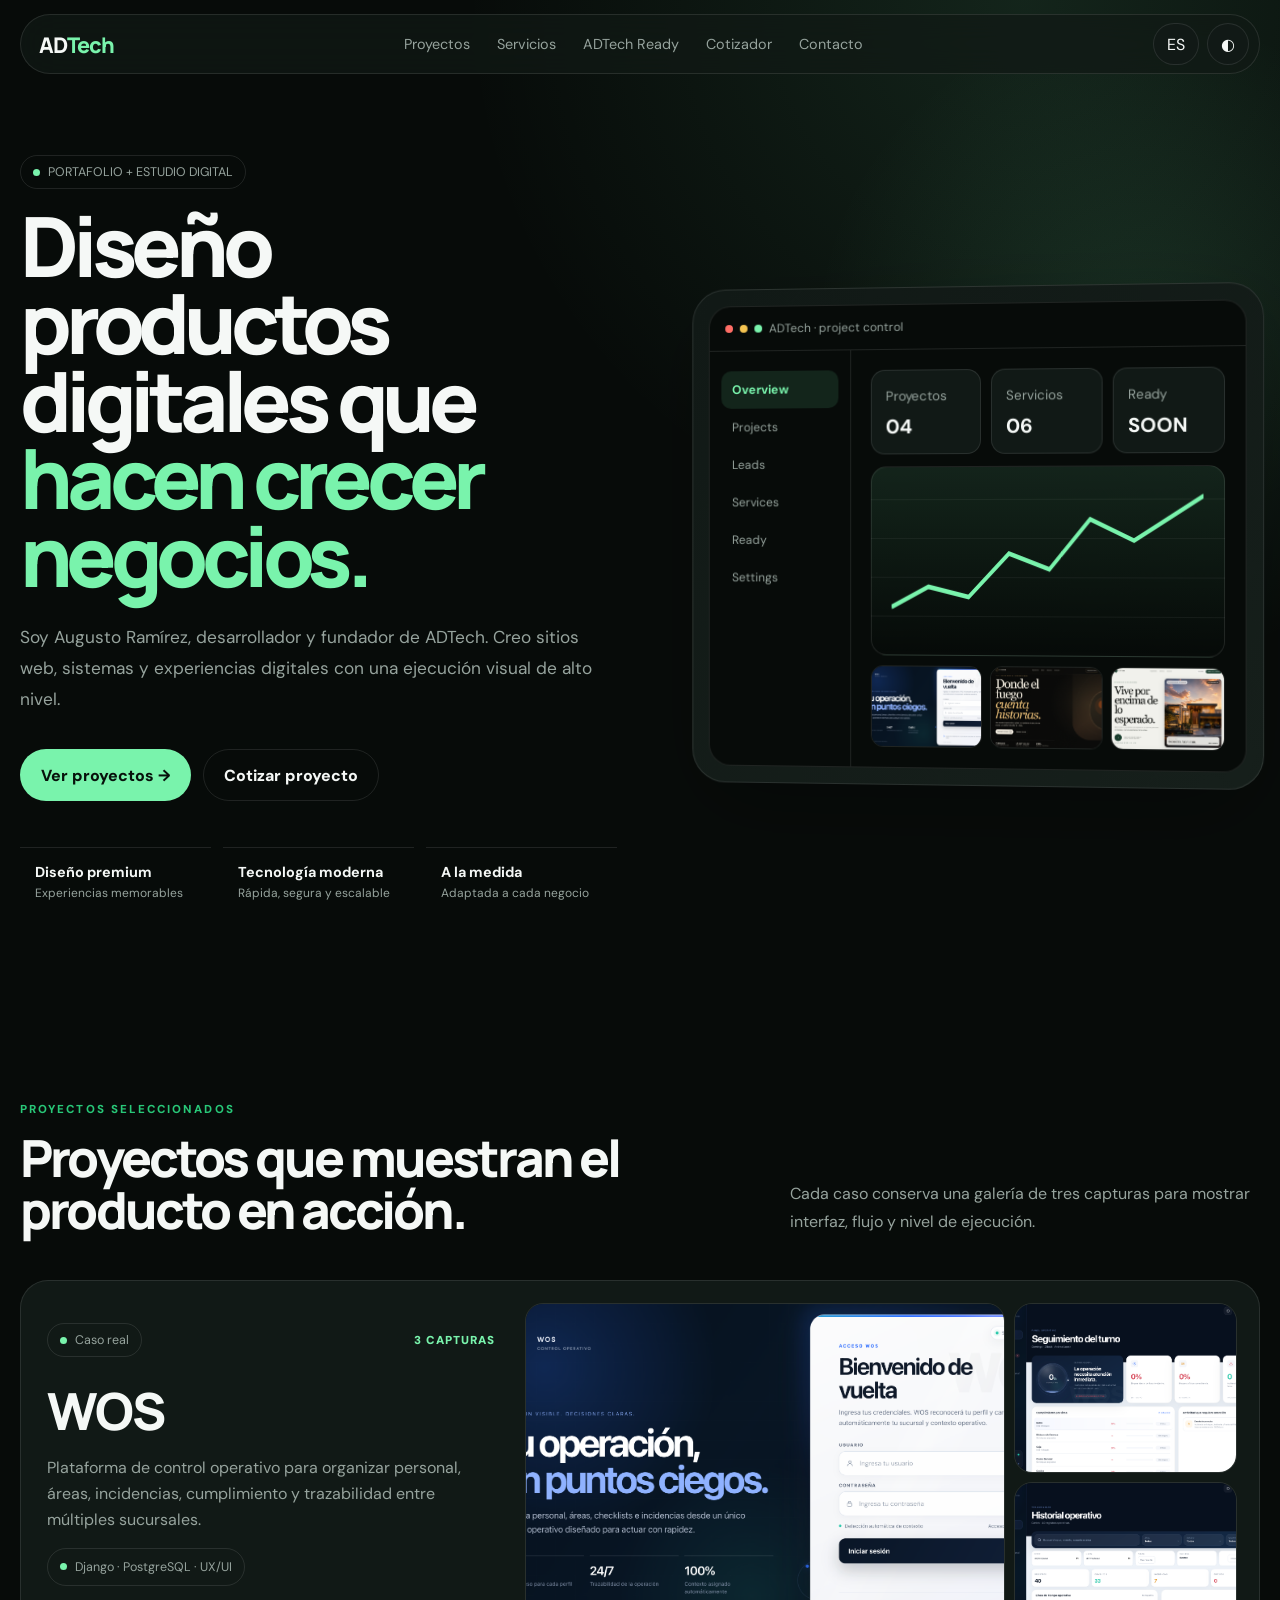
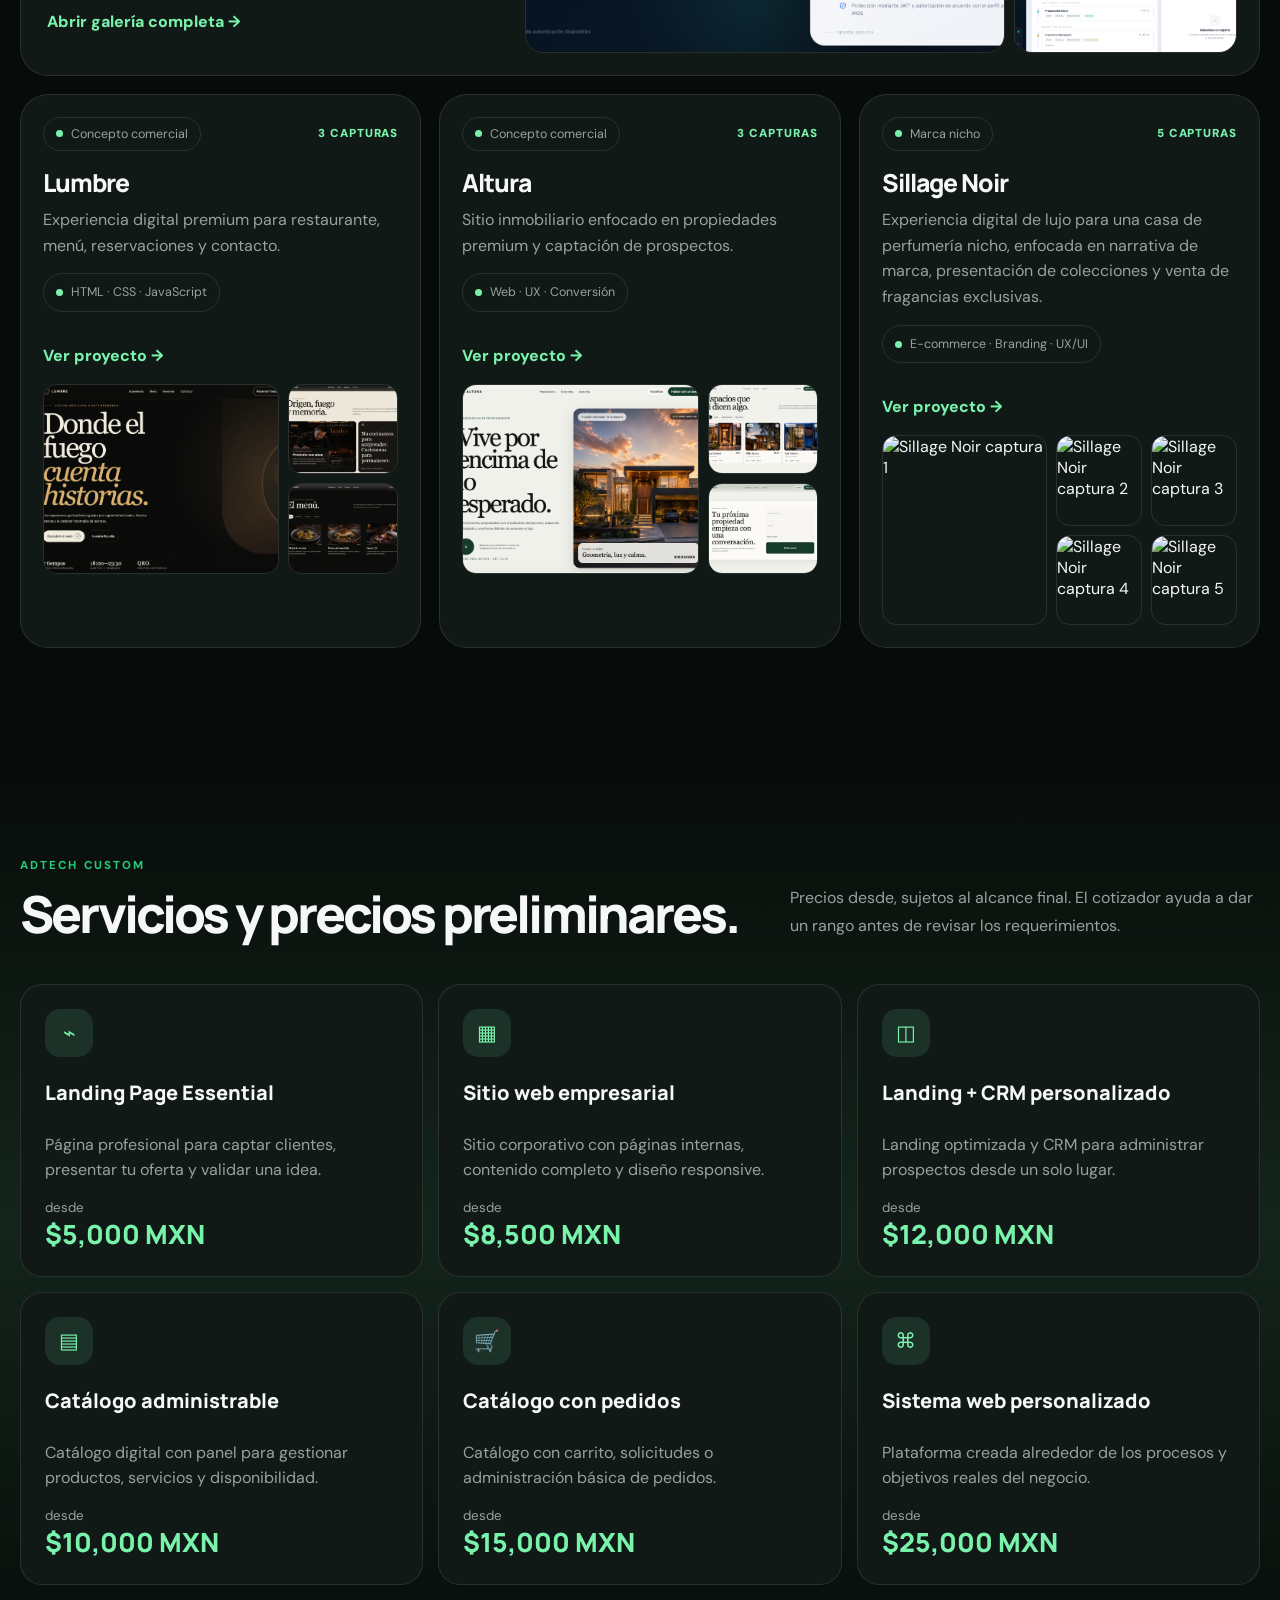
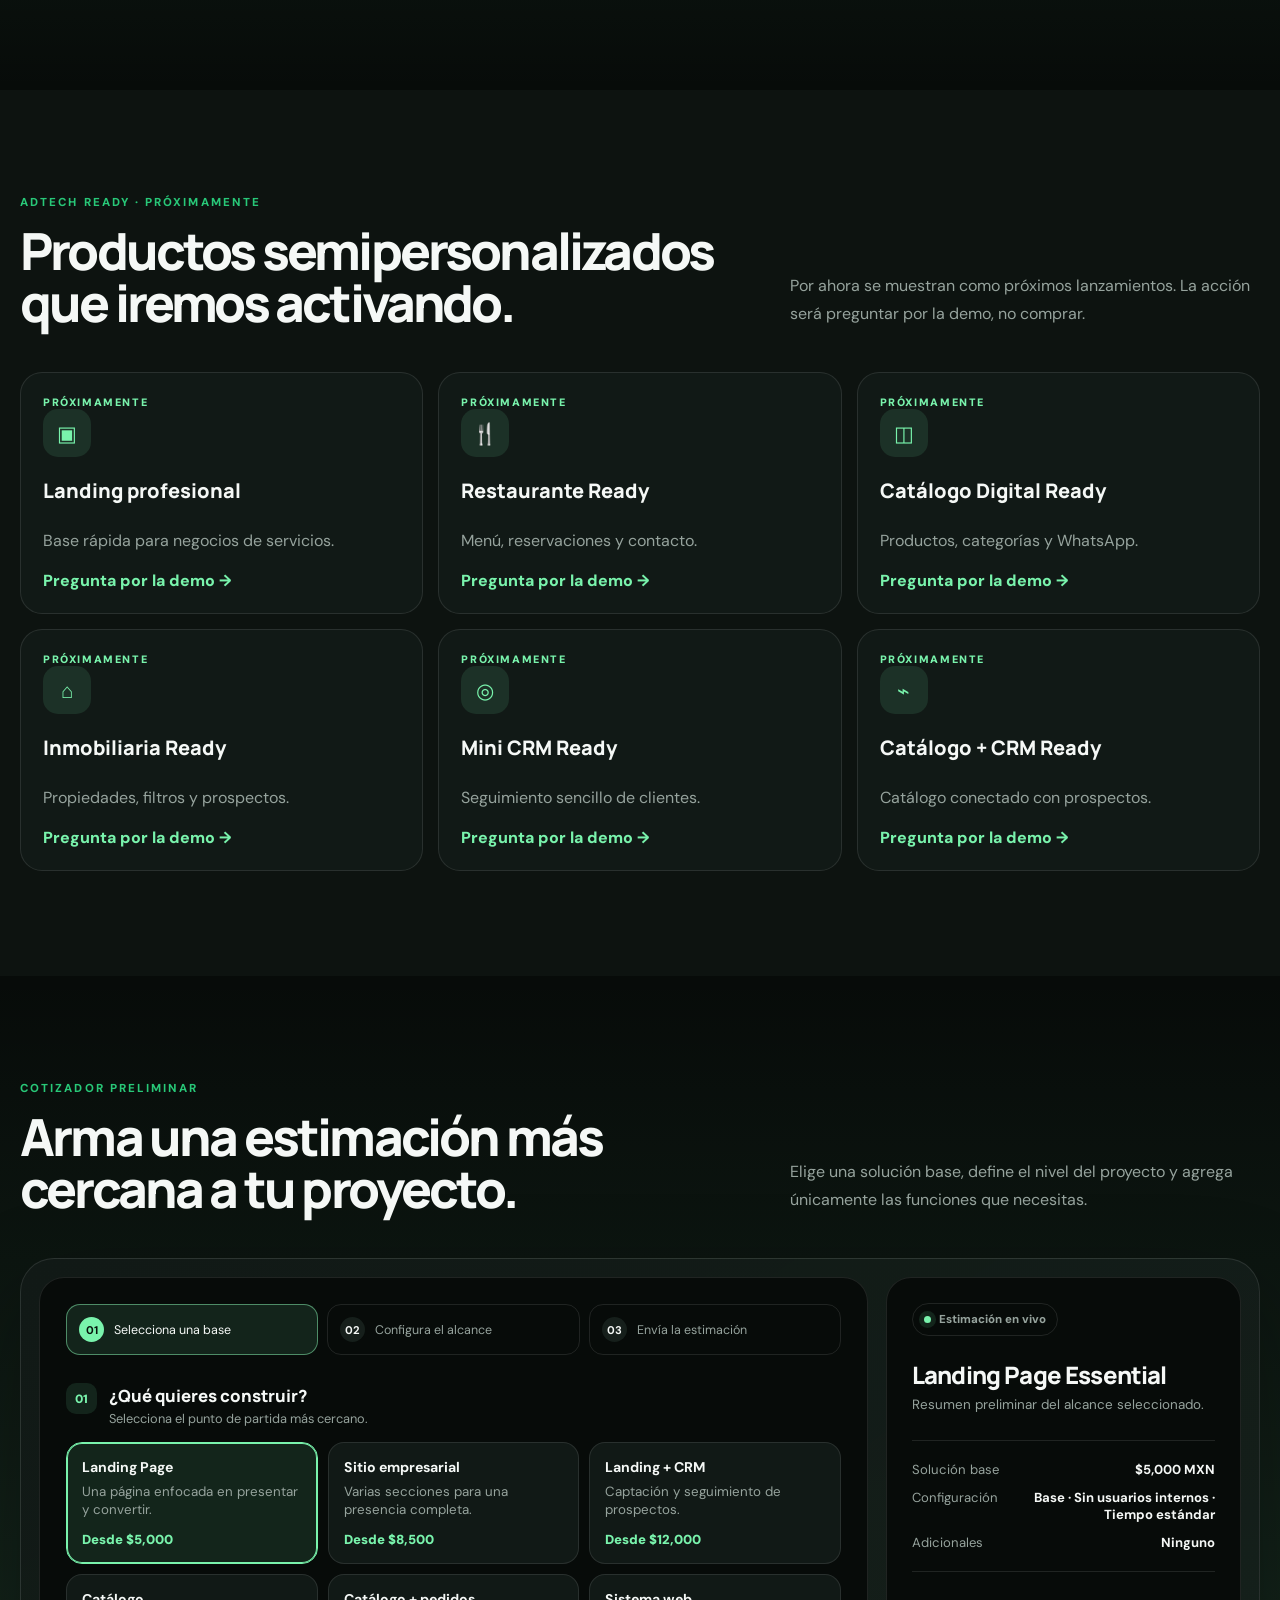
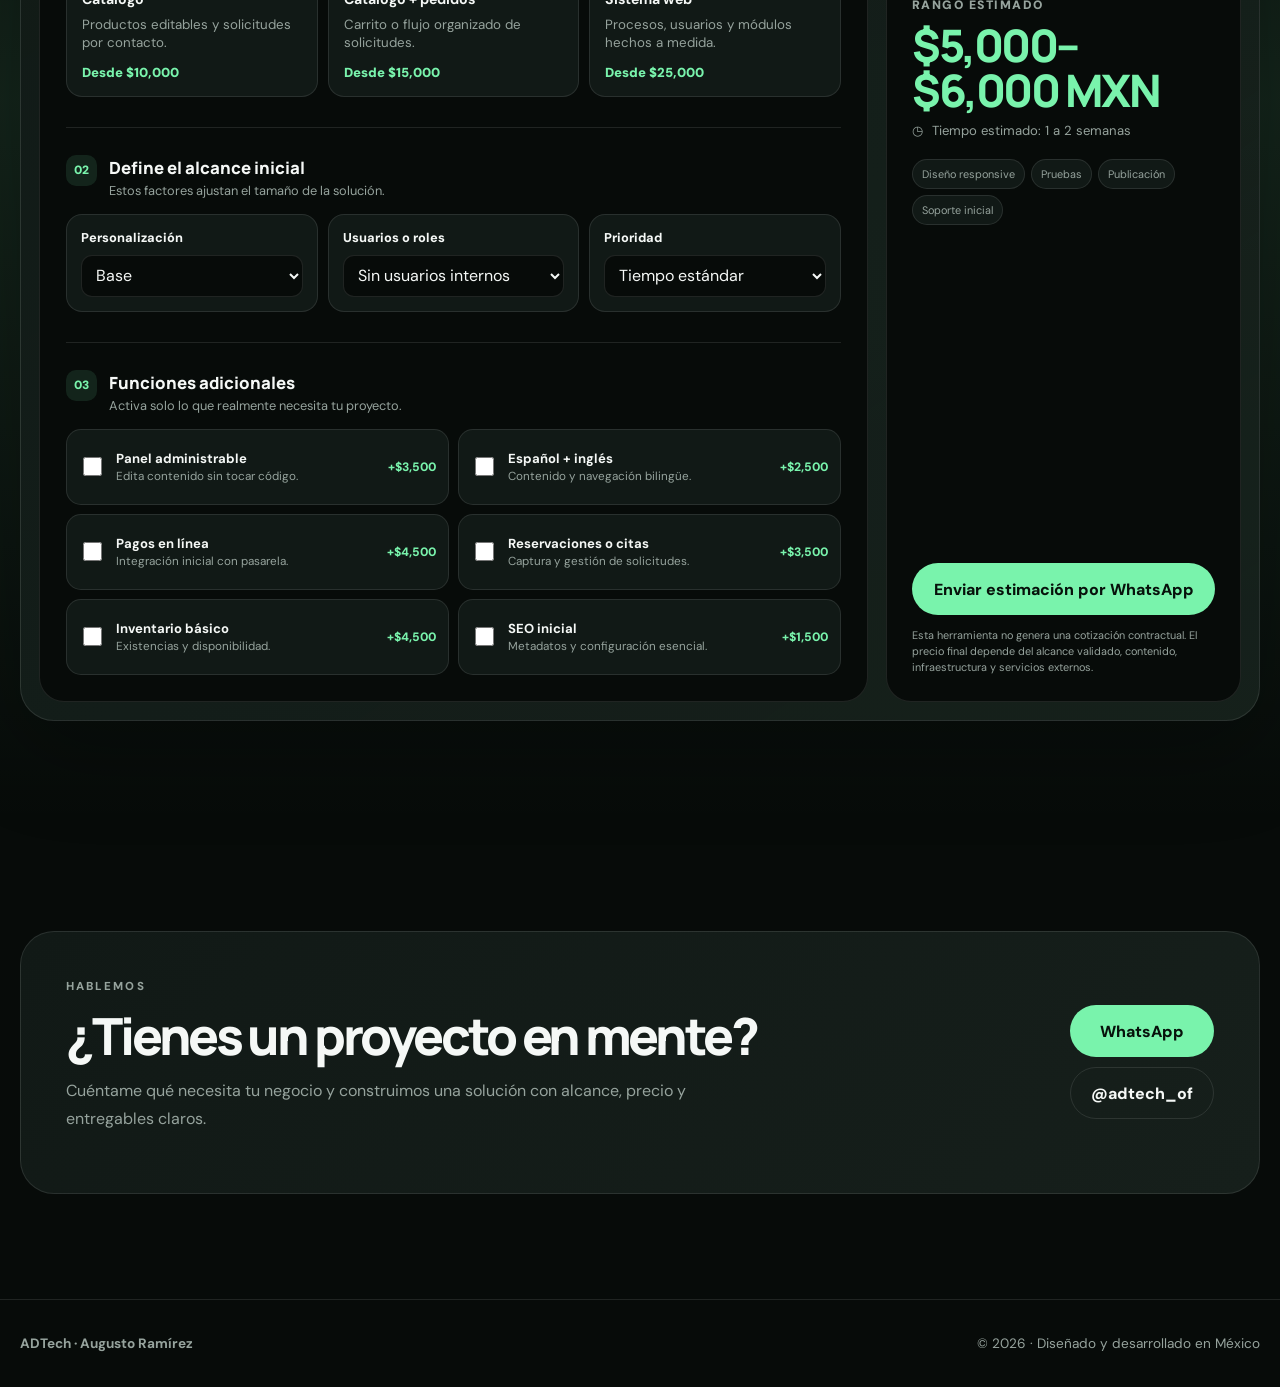
==== index.html @ 99f4ce60 "hola" ====
<!DOCTYPE html><html lang="es" data-theme="dark"><head><meta charset="UTF-8"><meta name="viewport" content="width=device-width,initial-scale=1"><meta name="description" content="Propuesta visual para el portafolio comercial de ADTech"><title>ADTech · Axis Commerce V2</title><link rel="preconnect" href="https://fonts.googleapis.com"><link rel="preconnect" href="https://fonts.gstatic.com" crossorigin><link href="https://fonts.googleapis.com/css2?family=DM+Sans:wght@400;500;600;700&family=Manrope:wght@500;600;700;800&display=swap" rel="stylesheet"><style>
:root{--bg:#070b09;--bg2:#0d1310;--panel:#111916;--panel2:#161f1b;--text:#f5f8f6;--muted:#96a39d;--line:rgba(255,255,255,.1);--accent:#79f3ac;--accent2:#28c878;--accent-soft:rgba(121,243,172,.11);--shadow:0 30px 90px rgba(0,0,0,.28);--radius:28px;--container:1240px;--display:"Manrope",sans-serif;--body:"DM Sans",sans-serif}
html[data-theme="light"]{--bg:#f2f5f2;--bg2:#e7ece8;--panel:#fff;--panel2:#edf2ee;--text:#101713;--muted:#657069;--line:rgba(16,23,19,.12);--accent:#0eb96a;--accent2:#087e49;--accent-soft:rgba(14,185,106,.1);--shadow:0 30px 80px rgba(24,58,40,.12)}
*{box-sizing:border-box}html{scroll-behavior:smooth;overflow-x:hidden}body{margin:0;min-width:320px;background:var(--bg);color:var(--text);font-family:var(--body);overflow-x:hidden;transition:.3s}a{color:inherit;text-decoration:none}button,input,select{font:inherit;color:inherit}button{cursor:pointer}img{display:block;max-width:100%}.container{width:min(var(--container),calc(100% - 40px));margin:auto}.section{padding:105px 0;position:relative}.eyebrow{text-transform:uppercase;letter-spacing:.18em;font-size:.72rem;font-weight:800;color:var(--accent2);margin:0 0 14px}.section-head{display:flex;justify-content:space-between;align-items:end;gap:35px;margin-bottom:44px}.section-head h2{font:800 clamp(2rem,4vw,4rem)/1.02 var(--display);letter-spacing:-.055em;margin:0;max-width:800px}.section-head>p{max-width:470px;color:var(--muted);line-height:1.75;margin:0}.pill{display:inline-flex;align-items:center;gap:8px;padding:8px 12px;border:1px solid var(--line);border-radius:999px;color:var(--muted);font-size:.78rem}.pill::before{content:"";width:7px;height:7px;border-radius:50%;background:var(--accent)}
header{position:fixed;inset:0 0 auto;z-index:50;padding:14px 0;transition:.25s}header.scrolled{background:color-mix(in srgb,var(--bg) 82%,transparent);backdrop-filter:blur(18px);border-bottom:1px solid var(--line)}.nav{display:flex;align-items:center;justify-content:space-between;gap:24px}.brand{font:900 1.35rem var(--display);letter-spacing:-.05em}.brand em{font-style:normal;color:var(--accent)}.nav-links{display:flex;gap:27px;color:var(--muted);font-size:.9rem}.nav-links a:hover{color:var(--text)}.nav-actions{display:flex;gap:8px;align-items:center}.tiny-btn{height:42px;min-width:42px;border-radius:999px;border:1px solid var(--line);background:var(--panel);padding:0 13px}.menu{display:none}
.button{min-height:52px;padding:0 20px;border-radius:999px;border:1px solid var(--line);display:inline-flex;align-items:center;justify-content:center;gap:10px;font-weight:800;background:transparent}.button.primary{background:var(--accent);color:#07110b;border-color:transparent}.button:hover{transform:translateY(-2px)}
.hero{min-height:820px;padding:155px 0 80px;display:grid;align-items:center;position:relative;overflow:hidden}.hero::before{content:"";position:absolute;width:680px;height:680px;border-radius:50%;background:radial-gradient(circle,var(--accent-soft),transparent 68%);right:-200px;top:0;pointer-events:none}.hero-grid{display:grid;grid-template-columns:1.02fr .98fr;gap:70px;align-items:center}.hero h1{font:850 clamp(3.5rem,6.5vw,7.1rem)/.93 var(--display);letter-spacing:-.075em;margin:18px 0 28px}.hero h1 span{color:var(--accent)}.hero-copy>p{color:var(--muted);font-size:1.08rem;line-height:1.8;max-width:620px}.hero-actions{display:flex;gap:12px;flex-wrap:wrap;margin-top:34px}.hero-proof{display:grid;grid-template-columns:repeat(3,1fr);gap:12px;margin-top:46px}.proof{padding:15px;border-top:1px solid var(--line)}.proof b{display:block;font-size:.9rem}.proof span{color:var(--muted);font-size:.75rem}.visual-shell{border:1px solid var(--line);background:linear-gradient(145deg,var(--panel),var(--panel2));border-radius:34px;padding:16px;box-shadow:var(--shadow);position:relative}.window{border:1px solid var(--line);border-radius:22px;overflow:hidden;background:var(--bg)}.window-top{height:45px;border-bottom:1px solid var(--line);display:flex;align-items:center;gap:7px;padding:0 16px;color:var(--muted);font-size:.75rem}.window-top i{width:8px;height:8px;border-radius:50%;background:var(--line)}.window-top i:first-child{background:#ff6e66}.window-top i:nth-child(2){background:#f5c451}.window-top i:nth-child(3){background:var(--accent)}.dashboard{display:grid;grid-template-columns:145px 1fr;min-height:410px}.dash-side{border-right:1px solid var(--line);padding:20px 12px}.dash-side b{display:block;padding:11px;border-radius:10px;background:var(--accent-soft);color:var(--accent);font-size:.78rem}.dash-side span{display:block;padding:11px;color:var(--muted);font-size:.76rem}.dash-main{padding:20px}.metrics{display:grid;grid-template-columns:repeat(3,1fr);gap:10px}.metric{padding:14px;border:1px solid var(--line);border-radius:14px;background:var(--panel)}.metric small{color:var(--muted)}.metric strong{display:block;font-size:1.25rem;margin-top:8px}.chart{height:190px;margin-top:12px;border:1px solid var(--line);border-radius:16px;background:linear-gradient(180deg,var(--accent-soft),transparent),repeating-linear-gradient(0deg,transparent 0 38px,var(--line) 39px);position:relative;overflow:hidden}.chart svg{position:absolute;inset:20px;width:calc(100% - 40px);height:calc(100% - 40px)}.thumb-rail{display:grid;grid-template-columns:repeat(3,1fr);gap:8px;margin-top:10px}.thumb-rail img{height:82px;width:100%;object-fit:cover;border-radius:12px;border:1px solid var(--line)}
.projects-grid{display:grid;grid-template-columns:repeat(12,minmax(0,1fr));gap:18px}.project-card{border:1px solid var(--line);background:var(--panel);border-radius:var(--radius);padding:22px;position:relative;overflow:hidden;min-width:0}.project-card.featured{grid-column:1/-1;display:grid;grid-template-columns:minmax(280px,.78fr) minmax(0,1.22fr);gap:26px;align-items:stretch;min-height:0}.project-info{display:flex;flex-direction:column;min-width:0}.project-card.featured .project-info{justify-content:center;padding:8px 4px}.project-top{display:flex;justify-content:space-between;align-items:center;gap:12px;flex-wrap:wrap}.project-card h3{font:800 1.55rem var(--display);letter-spacing:-.04em;margin:15px 0 8px}.project-card.featured h3{font-size:clamp(2.45rem,4vw,4.2rem);margin:18px 0 10px}.project-card p{color:var(--muted);line-height:1.62;margin:0 0 15px}.project-card .pill{width:max-content;max-width:100%}.project-card .open-gallery{margin-top:18px}.project-card.featured .open-gallery{margin-top:10px}.project-stack{display:grid;grid-template-columns:minmax(0,1.55fr) minmax(105px,.72fr);grid-template-rows:repeat(2,minmax(0,1fr));gap:9px;height:190px;margin-top:18px;min-width:0}.project-stack img{position:static;width:100%;height:100%;object-fit:cover;border-radius:14px;border:1px solid var(--line);box-shadow:none;transform:none!important}.project-stack img:first-child{grid-row:1/3}.project-stack.five{grid-template-columns:minmax(0,1.35fr) repeat(2,minmax(64px,.7fr));grid-template-rows:repeat(2,minmax(0,1fr))}.project-stack.five img:first-child{grid-row:1/3}.project-card.featured .project-stack{height:350px;margin-top:0}.project-card.featured .project-stack img{border-radius:18px}.project-card:not(.featured){grid-column:span 4;display:flex;flex-direction:column;min-height:385px}.gallery-count{font-size:.72rem;color:var(--accent);font-weight:900;letter-spacing:.08em}.open-gallery{border:0;background:none;padding:0;color:var(--accent);font-weight:800;text-align:left;width:max-content}.open-gallery:hover{color:var(--text)}
.pricing-grid{display:grid;grid-template-columns:repeat(3,1fr);gap:15px}.price-card{border:1px solid var(--line);background:var(--panel);border-radius:22px;padding:24px;min-height:260px;display:flex;flex-direction:column}.price-card h3{font:800 1.25rem var(--display);margin:22px 0 10px}.price-card p{color:var(--muted);line-height:1.6}.price{margin-top:auto}.price small{display:block;color:var(--muted)}.price strong{font:800 1.65rem var(--display);color:var(--accent)}
.ready-section{background:var(--bg2)}.ready-grid{display:grid;grid-template-columns:repeat(3,1fr);gap:15px}.ready-card{border:1px solid var(--line);background:var(--panel);border-radius:22px;padding:22px;min-height:230px;display:flex;flex-direction:column}.lock{width:48px;height:48px;border-radius:15px;background:var(--accent-soft);display:grid;place-items:center;color:var(--accent);font-size:1.3rem}.ready-card h3{font:800 1.25rem var(--display);margin:20px 0 8px}.ready-card p{color:var(--muted);line-height:1.6}.ready-card a{margin-top:auto;color:var(--accent);font-weight:800}.soon{font-size:.67rem;text-transform:uppercase;letter-spacing:.15em;color:var(--accent);font-weight:900}
.quote-shell{border:1px solid var(--line);background:linear-gradient(145deg,var(--panel),color-mix(in srgb,var(--panel2) 82%,var(--accent-soft)));border-radius:34px;padding:18px;display:grid;grid-template-columns:minmax(0,1fr) 355px;gap:18px;box-shadow:var(--shadow)}.quote-builder{border:1px solid var(--line);border-radius:25px;background:var(--bg);padding:26px}.quote-progress{display:grid;grid-template-columns:repeat(3,1fr);gap:9px;margin-bottom:28px}.quote-step{display:flex;align-items:center;gap:10px;padding:12px;border:1px solid var(--line);border-radius:14px;color:var(--muted);font-size:.78rem}.quote-step b{width:25px;height:25px;border-radius:50%;display:grid;place-items:center;background:var(--panel2);color:var(--text);font-size:.7rem}.quote-step.active{border-color:color-mix(in srgb,var(--accent) 45%,var(--line));background:var(--accent-soft);color:var(--text)}.quote-step.active b{background:var(--accent);color:#07110b}.quote-group+.quote-group{margin-top:30px;padding-top:27px;border-top:1px solid var(--line)}.quote-group-title{display:flex;align-items:flex-start;justify-content:space-between;gap:18px;margin-bottom:15px}.quote-group-title>div{display:flex;gap:12px;align-items:flex-start}.quote-group-title>div>span{width:31px;height:31px;flex:0 0 auto;border-radius:10px;background:var(--accent-soft);color:var(--accent);display:grid;place-items:center;font-weight:900;font-size:.75rem}.quote-group-title h3{font:800 1.05rem var(--display);margin:1px 0 3px}.quote-group-title p{margin:0;color:var(--muted);font-size:.8rem}.project-choice-grid{display:grid;grid-template-columns:repeat(3,minmax(0,1fr));gap:10px}.choice-card{position:relative;display:block;cursor:pointer}.choice-card input{position:absolute;opacity:0;pointer-events:none}.choice-surface{height:100%;min-height:112px;border:1px solid var(--line);border-radius:16px;padding:15px;background:var(--panel);display:flex;flex-direction:column;transition:.2s ease}.choice-surface strong{font-size:.88rem;line-height:1.3}.choice-surface small{color:var(--muted);margin-top:7px;line-height:1.35}.choice-surface em{font-style:normal;color:var(--accent);font-weight:900;margin-top:auto;padding-top:12px;font-size:.82rem}.choice-card input:checked+.choice-surface{border-color:var(--accent);background:var(--accent-soft);box-shadow:inset 0 0 0 1px var(--accent)}.choice-card input:focus-visible+.choice-surface{outline:2px solid var(--accent);outline-offset:3px}.config-grid{display:grid;grid-template-columns:repeat(3,1fr);gap:10px}.config-field{padding:14px;border:1px solid var(--line);border-radius:16px;background:var(--panel)}.config-field label{display:block;font-weight:800;font-size:.8rem;margin-bottom:9px}.config-field select{width:100%;height:42px;border-radius:11px;border:1px solid var(--line);background:var(--bg);padding:0 10px;outline:none}.config-field select:focus{border-color:var(--accent)}.feature-grid{display:grid;grid-template-columns:repeat(2,minmax(0,1fr));gap:9px}.feature-card{display:grid;grid-template-columns:auto 1fr auto;align-items:center;gap:11px;min-height:76px;padding:12px;border:1px solid var(--line);border-radius:15px;background:var(--panel);cursor:pointer}.feature-card:has(input:checked){border-color:var(--accent);background:var(--accent-soft)}.feature-card input{width:19px;height:19px;accent-color:var(--accent)}.feature-card span{display:grid;gap:2px}.feature-card b{font-size:.82rem}.feature-card small{color:var(--muted);font-size:.73rem;line-height:1.3}.feature-card em{font-style:normal;color:var(--accent);font-weight:800;font-size:.76rem;white-space:nowrap}.quote-summary{border:1px solid var(--line);border-radius:25px;background:var(--bg);padding:25px;display:flex;flex-direction:column;position:sticky;top:95px;min-height:590px}.live-badge{display:inline-flex;align-items:center;gap:8px;width:max-content;padding:8px 11px;border:1px solid var(--line);border-radius:999px;color:var(--muted);font-size:.72rem;font-weight:800}.live-badge::before{content:"";width:7px;height:7px;border-radius:50%;background:var(--accent);box-shadow:0 0 0 5px var(--accent-soft)}.quote-summary h3{font:800 1.5rem var(--display);letter-spacing:-.035em;margin:22px 0 4px}.quote-summary>p{color:var(--muted);font-size:.84rem;line-height:1.5;margin:0}.quote-breakdown{display:grid;gap:11px;margin:25px 0;padding:20px 0;border-top:1px solid var(--line);border-bottom:1px solid var(--line)}.quote-breakdown div{display:flex;justify-content:space-between;gap:15px;color:var(--muted);font-size:.82rem}.quote-breakdown strong{color:var(--text);text-align:right;font-size:.82rem}.result-label{color:var(--muted);font-size:.76rem;text-transform:uppercase;letter-spacing:.12em;font-weight:900}.quote-summary .result-price{font:850 clamp(2rem,3.5vw,3rem)/1 var(--display);color:var(--accent);letter-spacing:-.055em;margin:10px 0 9px}.timeline-row{display:flex;align-items:center;gap:9px;color:var(--muted);font-size:.82rem}.summary-includes{display:flex;flex-wrap:wrap;gap:6px;margin:20px 0}.summary-includes span{padding:7px 9px;border-radius:999px;background:var(--panel);border:1px solid var(--line);font-size:.68rem;color:var(--muted)}.quote-summary .button{margin-top:auto}.quote-note{display:block;color:var(--muted);font-size:.68rem;line-height:1.45;margin-top:13px}
.contact-wrap{border:1px solid var(--line);border-radius:34px;background:linear-gradient(135deg,var(--panel),var(--panel2));padding:45px;display:grid;grid-template-columns:1fr auto;align-items:center;gap:30px}.contact-wrap h2{font:850 clamp(2.2rem,4vw,4.5rem)/1 var(--display);letter-spacing:-.06em;margin:0 0 15px}.contact-wrap p{color:var(--muted);max-width:650px;line-height:1.7}.contact-actions{display:grid;gap:10px}footer{padding:35px 0;border-top:1px solid var(--line);color:var(--muted);font-size:.85rem}.footer-row{display:flex;justify-content:space-between;gap:20px}
.modal{position:fixed;inset:0;background:rgba(0,0,0,.82);z-index:90;display:none;place-items:center;padding:20px}.modal.open{display:grid}.modal-box{width:min(1100px,100%);max-height:92vh;overflow:auto;background:var(--panel);border:1px solid var(--line);border-radius:26px;padding:18px}.modal-head{display:flex;justify-content:space-between;align-items:center;margin-bottom:14px}.modal-head button{border:1px solid var(--line);background:var(--bg);border-radius:999px;width:42px;height:42px}.modal-main{width:100%;max-height:66vh;object-fit:contain;border-radius:18px;background:var(--bg)}.modal-thumbs{display:grid;grid-template-columns:repeat(auto-fit,minmax(130px,1fr));gap:10px;margin-top:10px}.modal-thumbs button{border:1px solid var(--line);background:none;border-radius:14px;padding:4px}.modal-thumbs img{height:100px;width:100%;object-fit:cover;border-radius:10px}
@media(max-width:980px){.nav-links{display:none}.menu{display:inline-flex}.hero-grid,.quote-shell{grid-template-columns:1fr}.hero{min-height:auto}.project-card.featured{grid-template-columns:1fr}.project-card.featured .project-stack{height:330px}.project-card:not(.featured){grid-column:span 6}.quote-summary{position:static;min-height:0}.pricing-grid,.ready-grid{grid-template-columns:repeat(2,1fr)}.contact-wrap{grid-template-columns:1fr}.contact-actions{grid-template-columns:repeat(2,1fr)}.hero-grid{gap:45px}.dashboard{grid-template-columns:110px 1fr}}
@media(max-width:640px){.container{width:min(100% - 24px,var(--container))}.section{padding:78px 0}.section-head{align-items:start;flex-direction:column}.hero{padding-top:120px}.hero h1{font-size:3.25rem}.hero-proof{grid-template-columns:1fr}.visual-shell{padding:8px}.dashboard{grid-template-columns:1fr}.dash-side{display:none}.metrics{grid-template-columns:1fr}.project-card.featured,.project-card:not(.featured){grid-column:1/-1}.project-card.featured .project-stack{height:260px}.project-stack{height:205px}.pricing-grid,.ready-grid,.project-choice-grid,.config-grid,.feature-grid{grid-template-columns:1fr}.quote-shell{padding:9px}.quote-builder,.quote-summary{padding:19px}.quote-progress{grid-template-columns:1fr}.quote-step:nth-child(n+2){display:none}.feature-card{grid-template-columns:auto 1fr}.feature-card em{grid-column:2}.contact-wrap{padding:25px}.contact-actions{grid-template-columns:1fr}.footer-row{flex-direction:column}.language-label{display:none}}

body{background:radial-gradient(circle at 80% 0,var(--accent-soft),transparent 35rem),var(--bg)}
header .nav{border:1px solid var(--line);background:color-mix(in srgb,var(--panel) 72%,transparent);backdrop-filter:blur(20px);border-radius:999px;padding:8px 10px 8px 18px}.hero-grid{position:relative}.hero-copy{z-index:2}.hero-visual{transform:perspective(1200px) rotateY(-4deg)}.price-card:hover,.ready-card:hover,.project-card:hover{border-color:color-mix(in srgb,var(--accent) 45%,var(--line))}.section:nth-of-type(odd){background:linear-gradient(180deg,transparent,var(--accent-soft),transparent)}


/* ===== MEJORAS DE INTERFAZ MOVIL ===== */
.nav{position:relative}
@media(max-width:980px){
  .nav-links.mobile-open{
    display:flex;
    position:absolute;
    top:calc(100% + 10px);
    left:0;
    right:0;
    flex-direction:column;
    gap:4px;
    padding:12px;
    border:1px solid var(--line);
    border-radius:20px;
    background:color-mix(in srgb,var(--panel) 94%,transparent);
    backdrop-filter:blur(22px);
    box-shadow:var(--shadow)
  }
  .nav-links.mobile-open a{padding:12px 14px;border-radius:12px}
  .nav-links.mobile-open a:hover{background:var(--accent-soft)}
}
@media(max-width:640px){
  html{scroll-padding-top:90px}
  header{padding:8px 0}
  header .nav{border-radius:20px;padding:7px 8px 7px 14px}
  .brand{font-size:1.18rem}
  .tiny-btn{height:39px;min-width:39px;padding:0 11px}
  .container{width:min(100% - 20px,var(--container))}
  .section{padding:68px 0}
  .section-head{gap:14px;margin-bottom:28px}
  .section-head h2{font-size:clamp(2rem,10vw,3rem);line-height:1.02}
  .section-head>p{line-height:1.6}

  .hero{padding:108px 0 58px}
  .hero-grid{gap:34px}
  .hero h1{font-size:clamp(2.75rem,14vw,4rem);margin:16px 0 22px}
  .hero-copy>p{font-size:1rem;line-height:1.65}
  .hero-actions{display:grid;grid-template-columns:1fr;margin-top:26px}
  .hero-actions .button{width:100%}
  .hero-proof{gap:4px;margin-top:30px}
  .proof{padding:13px 4px}
  .hero-visual{transform:none}
  .visual-shell{border-radius:23px;padding:7px}
  .window{border-radius:17px}
  .window-top{height:39px;padding:0 12px}
  .dash-main{padding:12px}
  .metrics{grid-template-columns:repeat(3,minmax(0,1fr));gap:6px}
  .metric{padding:10px 8px;border-radius:11px;min-width:0}
  .metric small{font-size:.66rem}
  .metric strong{font-size:1rem;margin-top:5px}
  .chart{height:145px;margin-top:8px}
  .thumb-rail{gap:5px;margin-top:7px}
  .thumb-rail img{height:64px;border-radius:9px}

  .projects-grid{gap:14px}
  .project-card{padding:16px;border-radius:22px}
  .project-card:not(.featured){min-height:0}
  .project-card.featured .project-info{padding:0}
  .project-card.featured h3{font-size:2.4rem;margin:15px 0 9px}
  .project-card h3{font-size:1.45rem}
  .project-card p{line-height:1.55}
  .project-card .pill{font-size:.72rem}
  .project-top{align-items:flex-start}

  /* La captura principal ocupa todo el ancho y las secundarias quedan debajo. */
  .project-stack,
  .project-card.featured .project-stack{
    height:auto;
    margin-top:18px;
    grid-template-columns:repeat(2,minmax(0,1fr));
    grid-template-rows:220px 112px;
    gap:7px
  }
  .project-stack img,
  .project-card.featured .project-stack img{
    min-width:0;
    min-height:0;
    border-radius:12px;
    object-position:top center
  }
  .project-stack img:first-child,
  .project-stack.five img:first-child{
    grid-column:1/-1;
    grid-row:1;
  }
  .project-stack.five{
    grid-template-columns:repeat(2,minmax(0,1fr));
    grid-template-rows:220px 108px 108px
  }

  .pricing-grid,.ready-grid{gap:12px}
  .price-card,.ready-card{min-height:0;padding:19px}
  .quote-shell{border-radius:24px}
  .quote-builder,.quote-summary{border-radius:18px;padding:16px}
  .choice-surface{min-height:98px}
  .contact-wrap{border-radius:24px;padding:22px}

  /* Galeria a pantalla completa con miniaturas desplazables. */
  .modal{padding:0;place-items:stretch;background:var(--bg)}
  .modal-box{
    width:100%;
    height:100dvh;
    max-height:none;
    border:0;
    border-radius:0;
    padding:12px;
    overflow:auto;
    overscroll-behavior:contain
  }
  .modal-head{
    position:sticky;
    top:-12px;
    z-index:5;
    padding:13px 0 10px;
    margin-bottom:8px;
    background:color-mix(in srgb,var(--panel) 94%,transparent);
    backdrop-filter:blur(18px);
    border-bottom:1px solid var(--line)
  }
  .modal-head .eyebrow{margin-bottom:5px}
  .modal-head h2{font-size:1.45rem}
  .modal-head button{width:40px;height:40px;flex:0 0 auto}
  .zoom-hint{display:block;color:var(--muted);font-size:.72rem;margin:8px 0 10px}
  .modal-main{
    display:block;
    width:100%;
    max-width:none;
    max-height:none;
    height:auto;
    object-fit:initial;
    object-position:top center;
    border-radius:12px;
    cursor:zoom-in;
    transition:width .22s ease
  }
  .modal-main.zoomed{width:165%;cursor:zoom-out}
  .modal-thumbs{
    display:flex;
    grid-template-columns:none;
    gap:8px;
    overflow-x:auto;
    padding:4px 0 12px;
    margin-top:10px;
    scroll-snap-type:x proximity;
    scrollbar-width:thin
  }
  .modal-thumbs button{
    flex:0 0 105px;
    padding:3px;
    border-radius:11px;
    scroll-snap-align:start
  }
  .modal-thumbs button.active{border-color:var(--accent);box-shadow:inset 0 0 0 1px var(--accent)}
  .modal-thumbs img{height:68px;border-radius:8px;object-position:top center}
}
@media(max-width:390px){
  .project-stack,
  .project-card.featured .project-stack{grid-template-rows:195px 96px}
  .project-stack.five{grid-template-rows:195px 92px 92px}
  .modal-main.zoomed{width:175%}
}

</style></head><body>
<header id="header"><div class="container nav"><a class="brand" href="#inicio">AD<em>Tech</em></a><nav class="nav-links"><a href="#proyectos" data-es="Proyectos" data-en="Projects">Proyectos</a><a href="#servicios" data-es="Servicios" data-en="Services">Servicios</a><a href="#ready">ADTech Ready</a><a href="#cotizador" data-es="Cotizador" data-en="Estimator">Cotizador</a><a href="#contacto" data-es="Contacto" data-en="Contact">Contacto</a></nav><div class="nav-actions"><button class="tiny-btn language" aria-label="Cambiar idioma"><span class="language-label">ES</span></button><button class="tiny-btn theme" aria-label="Cambiar tema">◐</button><button class="tiny-btn menu" aria-label="Abrir menú">☰</button></div></div></header>

<main>
<section class="hero" id="inicio"><div class="container hero-grid"><div class="hero-copy"><span class="pill" data-es="PORTAFOLIO + ESTUDIO DIGITAL" data-en="PORTFOLIO + DIGITAL STUDIO">PORTAFOLIO + ESTUDIO DIGITAL</span><h1 data-es="Diseño productos digitales que <span>hacen crecer negocios.</span>" data-en="I design digital products that <span>help businesses grow.</span>">Diseño productos digitales que <span>hacen crecer negocios.</span></h1><p data-es="Soy Augusto Ramírez, desarrollador y fundador de ADTech. Creo sitios web, sistemas y experiencias digitales con una ejecución visual de alto nivel." data-en="I'm Augusto Ramírez, developer and founder of ADTech. I build websites, systems and high-end digital experiences.">Soy Augusto Ramírez, desarrollador y fundador de ADTech. Creo sitios web, sistemas y experiencias digitales con una ejecución visual de alto nivel.</p><div class="hero-actions"><a class="button primary" href="#proyectos" data-es="Ver proyectos →" data-en="See projects →">Ver proyectos →</a><a class="button" href="#cotizador" data-es="Cotizar proyecto" data-en="Estimate project">Cotizar proyecto</a></div><div class="hero-proof"><div class="proof"><b data-es="Diseño premium" data-en="Premium design">Diseño premium</b><span data-es="Experiencias memorables" data-en="Memorable experiences">Experiencias memorables</span></div><div class="proof"><b data-es="Tecnología moderna" data-en="Modern technology">Tecnología moderna</b><span data-es="Rápida, segura y escalable" data-en="Fast, secure and scalable">Rápida, segura y escalable</span></div><div class="proof"><b data-es="A la medida" data-en="Tailored">A la medida</b><span data-es="Adaptada a cada negocio" data-en="Adapted to every business">Adaptada a cada negocio</span></div></div></div>
<div class="hero-visual"><div class="visual-shell"><div class="window"><div class="window-top"><i></i><i></i><i></i><span>ADTech · project control</span></div><div class="dashboard"><aside class="dash-side"><b>Overview</b><span>Projects</span><span>Leads</span><span>Services</span><span>Ready</span><span>Settings</span></aside><div class="dash-main"><div class="metrics"><div class="metric"><small>Proyectos</small><strong>04</strong></div><div class="metric"><small>Servicios</small><strong>06</strong></div><div class="metric"><small>Ready</small><strong>SOON</strong></div></div><div class="chart"><svg viewBox="0 0 500 160" preserveAspectRatio="none"><polyline fill="none" stroke="var(--accent)" stroke-width="5" points="0,130 60,108 125,119 190,72 255,89 320,35 390,58 500,10"/></svg></div><div class="thumb-rail"><img src="assets/projects/wos/01.png" alt="WOS"><img src="assets/projects/lumbre/01.png" alt="Lumbre"><img src="assets/projects/altura/01.png" alt="Altura"></div></div></div></div></div></div></div></section>
<section class="section" id="proyectos"><div class="container"><div class="section-head"><div><p class="eyebrow" data-es="PROYECTOS SELECCIONADOS" data-en="SELECTED PROJECTS">PROYECTOS SELECCIONADOS</p><h2 data-es="Proyectos que muestran el producto en acción." data-en="Projects that show the product in action.">Proyectos que muestran el producto en acción.</h2></div><p data-es="Cada caso conserva una galería de tres capturas para mostrar interfaz, flujo y nivel de ejecución." data-en="Each case keeps a three-image gallery to show interface, flow and execution quality.">Cada caso conserva una galería de tres capturas para mostrar interfaz, flujo y nivel de ejecución.</p></div><div class="projects-grid"><article class="project-card featured"><div class="project-info"><div class="project-top"><span class="pill">Caso real</span><span class="gallery-count">3 CAPTURAS</span></div><h3>WOS</h3><p>Plataforma de control operativo para organizar personal, áreas, incidencias, cumplimiento y trazabilidad entre múltiples sucursales.</p><p class="pill">Django · PostgreSQL · UX/UI</p><button class="open-gallery" data-project="wos" data-title="WOS">Abrir galería completa →</button></div><div class="project-stack"><img src="assets/projects/wos/01.png" alt="Panel principal de WOS"><img src="assets/projects/wos/02.png" alt="Vista operativa de WOS"><img src="assets/projects/wos/03.png" alt="Vista administrativa de WOS"></div></article><article class="project-card"><div class="project-info"><div class="project-top"><span class="pill">Concepto comercial</span><span class="gallery-count">3 CAPTURAS</span></div><h3>Lumbre</h3><p>Experiencia digital premium para restaurante, menú, reservaciones y contacto.</p><p class="pill">HTML · CSS · JavaScript</p><button class="open-gallery" data-project="lumbre" data-title="Lumbre">Ver proyecto →</button></div><div class="project-stack"><img src="assets/projects/lumbre/01.png" alt="Lumbre captura 1"><img src="assets/projects/lumbre/02.png" alt="Lumbre captura 2"><img src="assets/projects/lumbre/03.png" alt="Lumbre captura 3"></div></article><article class="project-card"><div class="project-info"><div class="project-top"><span class="pill">Concepto comercial</span><span class="gallery-count">3 CAPTURAS</span></div><h3>Altura</h3><p>Sitio inmobiliario enfocado en propiedades premium y captación de prospectos.</p><p class="pill">Web · UX · Conversión</p><button class="open-gallery" data-project="altura" data-title="Altura">Ver proyecto →</button></div><div class="project-stack"><img src="assets/projects/altura/01.png" alt="Altura captura 1"><img src="assets/projects/altura/02.png" alt="Altura captura 2"><img src="assets/projects/altura/03.png" alt="Altura captura 3"></div></article><article class="project-card"><div class="project-info"><div class="project-top"><span class="pill">Marca nicho</span><span class="gallery-count">5 CAPTURAS</span></div><h3>Sillage Noir</h3><p>Experiencia digital de lujo para una casa de perfumería nicho, enfocada en narrativa de marca, presentación de colecciones y venta de fragancias exclusivas.</p><p class="pill">E-commerce · Branding · UX/UI</p><button class="open-gallery" data-project="sillage-noir" data-title="Sillage Noir" data-count="5">Ver proyecto →</button></div><div class="project-stack five"><img src="assets/projects/sillage-noir/01.png" alt="Sillage Noir captura 1"><img src="assets/projects/sillage-noir/02.png" alt="Sillage Noir captura 2"><img src="assets/projects/sillage-noir/03.png" alt="Sillage Noir captura 3"><img src="assets/projects/sillage-noir/04.png" alt="Sillage Noir captura 4"><img src="assets/projects/sillage-noir/05.png" alt="Sillage Noir captura 5"></div></article></div></div></section>
<section class="section" id="servicios"><div class="container"><div class="section-head"><div><p class="eyebrow">ADTECH CUSTOM</p><h2 data-es="Servicios y precios preliminares." data-en="Services and starting prices.">Servicios y precios preliminares.</h2></div><p data-es="Precios desde, sujetos al alcance final. El cotizador ayuda a dar un rango antes de revisar los requerimientos." data-en="Starting prices depend on final scope. The estimator provides a preliminary range.">Precios desde, sujetos al alcance final. El cotizador ayuda a dar un rango antes de revisar los requerimientos.</p></div><div class="pricing-grid"><article class="price-card"><span class="lock">⌁</span><h3>Landing Page Essential</h3><p>Página profesional para captar clientes, presentar tu oferta y validar una idea.</p><div class="price"><small>desde</small><strong>$5,000 MXN</strong></div></article><article class="price-card"><span class="lock">▦</span><h3>Sitio web empresarial</h3><p>Sitio corporativo con páginas internas, contenido completo y diseño responsive.</p><div class="price"><small>desde</small><strong>$8,500 MXN</strong></div></article><article class="price-card"><span class="lock">◫</span><h3>Landing + CRM personalizado</h3><p>Landing optimizada y CRM para administrar prospectos desde un solo lugar.</p><div class="price"><small>desde</small><strong>$12,000 MXN</strong></div></article><article class="price-card"><span class="lock">▤</span><h3>Catálogo administrable</h3><p>Catálogo digital con panel para gestionar productos, servicios y disponibilidad.</p><div class="price"><small>desde</small><strong>$10,000 MXN</strong></div></article><article class="price-card"><span class="lock">🛒</span><h3>Catálogo con pedidos</h3><p>Catálogo con carrito, solicitudes o administración básica de pedidos.</p><div class="price"><small>desde</small><strong>$15,000 MXN</strong></div></article><article class="price-card"><span class="lock">⌘</span><h3>Sistema web personalizado</h3><p>Plataforma creada alrededor de los procesos y objetivos reales del negocio.</p><div class="price"><small>desde</small><strong>$25,000 MXN</strong></div></article></div></div></section>
<section class="section ready-section" id="ready"><div class="container"><div class="section-head"><div><p class="eyebrow">ADTECH READY · PRÓXIMAMENTE</p><h2 data-es="Productos semipersonalizados que iremos activando." data-en="Semi-custom products that will launch over time.">Productos semipersonalizados que iremos activando.</h2></div><p data-es="Por ahora se muestran como próximos lanzamientos. La acción será preguntar por la demo, no comprar." data-en="For now they are upcoming releases. Visitors can ask about the demo, not purchase.">Por ahora se muestran como próximos lanzamientos. La acción será preguntar por la demo, no comprar.</p></div><div class="ready-grid"><article class="ready-card"><span class="soon">Próximamente</span><span class="lock">▣</span><h3>Landing profesional</h3><p>Base rápida para negocios de servicios.</p><a href="https://wa.me/528991202450?text=Hola%20Augusto,%20me%20interesa%20conocer%20cuando%20esté%20disponible%20la%20demo%20de%20Landing%20profesional" target="_blank">Pregunta por la demo →</a></article><article class="ready-card"><span class="soon">Próximamente</span><span class="lock">🍴</span><h3>Restaurante Ready</h3><p>Menú, reservaciones y contacto.</p><a href="https://wa.me/528991202450?text=Hola%20Augusto,%20me%20interesa%20conocer%20cuando%20esté%20disponible%20la%20demo%20de%20Restaurante%20Ready" target="_blank">Pregunta por la demo →</a></article><article class="ready-card"><span class="soon">Próximamente</span><span class="lock">◫</span><h3>Catálogo Digital Ready</h3><p>Productos, categorías y WhatsApp.</p><a href="https://wa.me/528991202450?text=Hola%20Augusto,%20me%20interesa%20conocer%20cuando%20esté%20disponible%20la%20demo%20de%20Catálogo%20Digital%20Ready" target="_blank">Pregunta por la demo →</a></article><article class="ready-card"><span class="soon">Próximamente</span><span class="lock">⌂</span><h3>Inmobiliaria Ready</h3><p>Propiedades, filtros y prospectos.</p><a href="https://wa.me/528991202450?text=Hola%20Augusto,%20me%20interesa%20conocer%20cuando%20esté%20disponible%20la%20demo%20de%20Inmobiliaria%20Ready" target="_blank">Pregunta por la demo →</a></article><article class="ready-card"><span class="soon">Próximamente</span><span class="lock">◎</span><h3>Mini CRM Ready</h3><p>Seguimiento sencillo de clientes.</p><a href="https://wa.me/528991202450?text=Hola%20Augusto,%20me%20interesa%20conocer%20cuando%20esté%20disponible%20la%20demo%20de%20Mini%20CRM%20Ready" target="_blank">Pregunta por la demo →</a></article><article class="ready-card"><span class="soon">Próximamente</span><span class="lock">⌁</span><h3>Catálogo + CRM Ready</h3><p>Catálogo conectado con prospectos.</p><a href="https://wa.me/528991202450?text=Hola%20Augusto,%20me%20interesa%20conocer%20cuando%20esté%20disponible%20la%20demo%20de%20Catálogo%20+%20CRM%20Ready" target="_blank">Pregunta por la demo →</a></article></div></div></section>
<section class="section" id="cotizador"><div class="container"><div class="section-head"><div><p class="eyebrow" data-es="COTIZADOR PRELIMINAR" data-en="PRELIMINARY ESTIMATOR">COTIZADOR PRELIMINAR</p><h2 data-es="Arma una estimación más cercana a tu proyecto." data-en="Build an estimate closer to your project.">Arma una estimación más cercana a tu proyecto.</h2></div><p data-es="Elige una solución base, define el nivel del proyecto y agrega únicamente las funciones que necesitas." data-en="Choose a base solution, define the project level and add only what you need.">Elige una solución base, define el nivel del proyecto y agrega únicamente las funciones que necesitas.</p></div><div class="quote-shell"><div class="quote-builder"><div class="quote-progress"><div class="quote-step active"><b>01</b><span>Selecciona una base</span></div><div class="quote-step"><b>02</b><span>Configura el alcance</span></div><div class="quote-step"><b>03</b><span>Envía la estimación</span></div></div><div class="quote-group"><div class="quote-group-title"><div><span>01</span><div><h3>¿Qué quieres construir?</h3><p>Selecciona el punto de partida más cercano.</p></div></div></div><div class="project-choice-grid"><label class="choice-card"><input type="radio" name="quoteProject" value="5000" data-name="Landing Page Essential" checked><span class="choice-surface"><strong>Landing Page</strong><small>Una página enfocada en presentar y convertir.</small><em>Desde $5,000</em></span></label><label class="choice-card"><input type="radio" name="quoteProject" value="8500" data-name="Sitio web empresarial"><span class="choice-surface"><strong>Sitio empresarial</strong><small>Varias secciones para una presencia completa.</small><em>Desde $8,500</em></span></label><label class="choice-card"><input type="radio" name="quoteProject" value="12000" data-name="Landing + CRM personalizado"><span class="choice-surface"><strong>Landing + CRM</strong><small>Captación y seguimiento de prospectos.</small><em>Desde $12,000</em></span></label><label class="choice-card"><input type="radio" name="quoteProject" value="10000" data-name="Catálogo administrable"><span class="choice-surface"><strong>Catálogo</strong><small>Productos editables y solicitudes por contacto.</small><em>Desde $10,000</em></span></label><label class="choice-card"><input type="radio" name="quoteProject" value="15000" data-name="Catálogo con pedidos"><span class="choice-surface"><strong>Catálogo + pedidos</strong><small>Carrito o flujo organizado de solicitudes.</small><em>Desde $15,000</em></span></label><label class="choice-card"><input type="radio" name="quoteProject" value="25000" data-name="Sistema web personalizado"><span class="choice-surface"><strong>Sistema web</strong><small>Procesos, usuarios y módulos hechos a medida.</small><em>Desde $25,000</em></span></label></div></div><div class="quote-group"><div class="quote-group-title"><div><span>02</span><div><h3>Define el alcance inicial</h3><p>Estos factores ajustan el tamaño de la solución.</p></div></div></div><div class="config-grid"><div class="config-field"><label for="complexity">Personalización</label><select id="complexity"><option value="0" data-label="Base">Base</option><option value="2500" data-label="Intermedia">Intermedia +$2,500</option><option value="6000" data-label="Avanzada">Avanzada +$6,000</option></select></div><div class="config-field"><label for="users">Usuarios o roles</label><select id="users"><option value="0" data-label="Sin usuarios internos">Sin usuarios internos</option><option value="2500" data-label="1 a 3 roles">1 a 3 roles +$2,500</option><option value="5500" data-label="4 a 10 roles">4 a 10 roles +$5,500</option><option value="9500" data-label="Más de 10 roles">Más de 10 +$9,500</option></select></div><div class="config-field"><label for="delivery">Prioridad</label><select id="delivery"><option value="0" data-label="Tiempo estándar">Tiempo estándar</option><option value="3000" data-label="Entrega prioritaria">Entrega prioritaria +$3,000</option></select></div></div></div><div class="quote-group"><div class="quote-group-title"><div><span>03</span><div><h3>Funciones adicionales</h3><p>Activa solo lo que realmente necesita tu proyecto.</p></div></div></div><div class="feature-grid"><label class="feature-card"><input type="checkbox" value="3500" data-feature="Panel administrable"><span><b>Panel administrable</b><small>Edita contenido sin tocar código.</small></span><em>+$3,500</em></label><label class="feature-card"><input type="checkbox" value="2500" data-feature="Sitio bilingüe"><span><b>Español + inglés</b><small>Contenido y navegación bilingüe.</small></span><em>+$2,500</em></label><label class="feature-card"><input type="checkbox" value="4500" data-feature="Pagos en línea"><span><b>Pagos en línea</b><small>Integración inicial con pasarela.</small></span><em>+$4,500</em></label><label class="feature-card"><input type="checkbox" value="3500" data-feature="Reservaciones o citas"><span><b>Reservaciones o citas</b><small>Captura y gestión de solicitudes.</small></span><em>+$3,500</em></label><label class="feature-card"><input type="checkbox" value="4500" data-feature="Inventario básico"><span><b>Inventario básico</b><small>Existencias y disponibilidad.</small></span><em>+$4,500</em></label><label class="feature-card"><input type="checkbox" value="1500" data-feature="SEO inicial"><span><b>SEO inicial</b><small>Metadatos y configuración esencial.</small></span><em>+$1,500</em></label></div></div></div><aside class="quote-summary"><span class="live-badge">Estimación en vivo</span><h3 id="selectedSolution">Landing Page Essential</h3><p>Resumen preliminar del alcance seleccionado.</p><div class="quote-breakdown"><div><span>Solución base</span><strong id="basePrice">$5,000 MXN</strong></div><div><span>Configuración</span><strong id="configSummary">Base</strong></div><div><span>Adicionales</span><strong id="extrasSummary">Ninguno</strong></div></div><span class="result-label">Rango estimado</span><strong class="result-price" id="estimate">$5,000–$6,000 MXN</strong><div class="timeline-row"><span>◷</span><span id="timeline">Tiempo estimado: 1 a 2 semanas</span></div><div class="summary-includes"><span>Diseño responsive</span><span>Pruebas</span><span>Publicación</span><span>Soporte inicial</span></div><a id="quoteWhatsapp" class="button primary" href="#" target="_blank" rel="noopener">Enviar estimación por WhatsApp</a><small class="quote-note">Esta herramienta no genera una cotización contractual. El precio final depende del alcance validado, contenido, infraestructura y servicios externos.</small></aside></div></div></section>
<section class="section" id="contacto"><div class="container"><div class="contact-wrap"><div><p class="eyebrow">HABLEMOS</p><h2 data-es="¿Tienes un proyecto en mente?" data-en="Have a project in mind?">¿Tienes un proyecto en mente?</h2><p data-es="Cuéntame qué necesita tu negocio y construimos una solución con alcance, precio y entregables claros." data-en="Tell me what your business needs and we'll define a clear scope, price and deliverables.">Cuéntame qué necesita tu negocio y construimos una solución con alcance, precio y entregables claros.</p></div><div class="contact-actions"><a class="button primary" href="https://wa.me/528991202450" target="_blank">WhatsApp</a><a class="button" href="https://instagram.com/adtech_of" target="_blank">@adtech_of</a></div></div></div></section></main>
<footer><div class="container footer-row"><strong>ADTech · Augusto Ramírez</strong><span>© 2026 · Diseñado y desarrollado en México</span></div></footer>
<div class="modal" id="galleryModal" aria-hidden="true"><div class="modal-box"><div class="modal-head"><div><p class="eyebrow">GALERÍA DEL PROYECTO</p><h2 id="modalTitle" style="margin:0"></h2></div><button id="closeModal" aria-label="Cerrar">×</button></div><span class="zoom-hint">Toca la captura para acercar o alejar.</span><img id="modalMain" class="modal-main" src="" alt="Captura principal" title="Toca para cambiar el zoom"><div class="modal-thumbs" id="modalThumbs"></div></div></div>
<script>
const root=document.documentElement, header=document.getElementById('header');
addEventListener('scroll',()=>header.classList.toggle('scrolled',scrollY>20));
const menuButton=document.querySelector('.menu'),navLinks=document.querySelector('.nav-links');menuButton.setAttribute('aria-expanded','false');menuButton.addEventListener('click',()=>{const open=navLinks.classList.toggle('mobile-open');menuButton.setAttribute('aria-expanded',String(open));menuButton.textContent=open?'×':'☰'});navLinks.querySelectorAll('a').forEach(link=>link.addEventListener('click',()=>{navLinks.classList.remove('mobile-open');menuButton.setAttribute('aria-expanded','false');menuButton.textContent='☰'}));
document.querySelector('.theme').addEventListener('click',()=>root.dataset.theme=root.dataset.theme==='dark'?'light':'dark');
let lang='es';document.querySelector('.language').addEventListener('click',()=>{lang=lang==='es'?'en':'es';document.querySelector('.language-label').textContent=lang.toUpperCase();document.querySelectorAll('[data-es]').forEach(el=>{const value=el.dataset[lang]; if(value!==undefined) el.innerHTML=value;});updateQuote();});
const projectChoices=[...document.querySelectorAll('input[name="quoteProject"]')],complexity=document.getElementById('complexity'),users=document.getElementById('users'),delivery=document.getElementById('delivery'),featureInputs=[...document.querySelectorAll('.feature-card input')],estimate=document.getElementById('estimate'),timeline=document.getElementById('timeline'),quoteWhatsapp=document.getElementById('quoteWhatsapp'),selectedSolution=document.getElementById('selectedSolution'),basePrice=document.getElementById('basePrice'),configSummary=document.getElementById('configSummary'),extrasSummary=document.getElementById('extrasSummary');
function money(n){return new Intl.NumberFormat('es-MX').format(n)}
function roundUp(n,step=500){return Math.ceil(n/step)*step}
function selectedOptionLabel(select){return select.options[select.selectedIndex].dataset.label||select.options[select.selectedIndex].text}
function updateQuote(){const project=projectChoices.find(input=>input.checked)||projectChoices[0];const base=Number(project.value);const configTotal=Number(complexity.value)+Number(users.value)+Number(delivery.value);const selectedFeatures=featureInputs.filter(input=>input.checked);const extrasTotal=selectedFeatures.reduce((sum,input)=>sum+Number(input.value),0);const minimum=roundUp(base+configTotal+extrasTotal);const maximum=roundUp(minimum*1.18);const featureNames=selectedFeatures.map(input=>input.dataset.feature);selectedSolution.textContent=project.dataset.name;basePrice.textContent=`$${money(base)} MXN`;configSummary.textContent=[selectedOptionLabel(complexity),selectedOptionLabel(users),selectedOptionLabel(delivery)].filter(Boolean).join(' · ');extrasSummary.textContent=featureNames.length?`${featureNames.length} seleccionada${featureNames.length>1?'s':''}`:'Ninguno';estimate.textContent=`$${money(minimum)}–$${money(maximum)} MXN`;let weeks=minimum<9000?'1 a 2 semanas':minimum<17000?'2 a 4 semanas':minimum<28000?'4 a 7 semanas':'6 a 10 semanas';if(Number(delivery.value)>0)weeks=minimum<17000?'1 a 3 semanas':'3 a 6 semanas';timeline.textContent=(lang==='es'?'Tiempo estimado: ':'Estimated delivery: ')+weeks;const lines=[`Hola Augusto, usé el cotizador de ADTech.`,`Proyecto: ${project.dataset.name}.`,`Rango estimado: $${money(minimum)}–$${money(maximum)} MXN.`,`Configuración: ${configSummary.textContent}.`,featureNames.length?`Funciones: ${featureNames.join(', ')}.`:'',`Me gustaría revisar el alcance y recibir una cotización formal.`].filter(Boolean);quoteWhatsapp.href='https://wa.me/528991202450?text='+encodeURIComponent(lines.join('\n'))}
document.querySelectorAll('#cotizador input,#cotizador select').forEach(el=>el.addEventListener('change',updateQuote));updateQuote();
const modal=document.getElementById('galleryModal'),modalMain=document.getElementById('modalMain'),modalThumbs=document.getElementById('modalThumbs'),modalTitle=document.getElementById('modalTitle');
document.querySelectorAll('.open-gallery').forEach(btn=>btn.addEventListener('click',()=>{let slug=btn.dataset.project,title=btn.dataset.title,count=Number(btn.dataset.count||3);modalTitle.textContent=title;modalThumbs.innerHTML='';modalMain.classList.toggle('zoomed',matchMedia('(max-width:640px)').matches);Array.from({length:count},(_,i)=>i+1).forEach((n,i)=>{let src=`assets/projects/${slug}/0${n}.png`;if(i===0)modalMain.src=src;let b=document.createElement('button'),im=document.createElement('img');if(i===0)b.classList.add('active');im.src=src;im.alt=`${title} captura ${n}`;b.appendChild(im);b.addEventListener('click',()=>{modalMain.src=src;modalMain.classList.toggle('zoomed',matchMedia('(max-width:640px)').matches);modalThumbs.querySelectorAll('button').forEach(item=>item.classList.remove('active'));b.classList.add('active')});modalThumbs.appendChild(b)});modal.classList.add('open');modal.setAttribute('aria-hidden','false');document.body.style.overflow='hidden'}));
modalMain.addEventListener('click',()=>modalMain.classList.toggle('zoomed'));
function closeModal(){modal.classList.remove('open');modal.setAttribute('aria-hidden','true');document.body.style.overflow=''}document.getElementById('closeModal').addEventListener('click',closeModal);modal.addEventListener('click',e=>{if(e.target===modal)closeModal()});addEventListener('keydown',e=>{if(e.key==='Escape')closeModal()});
</script></body></html>
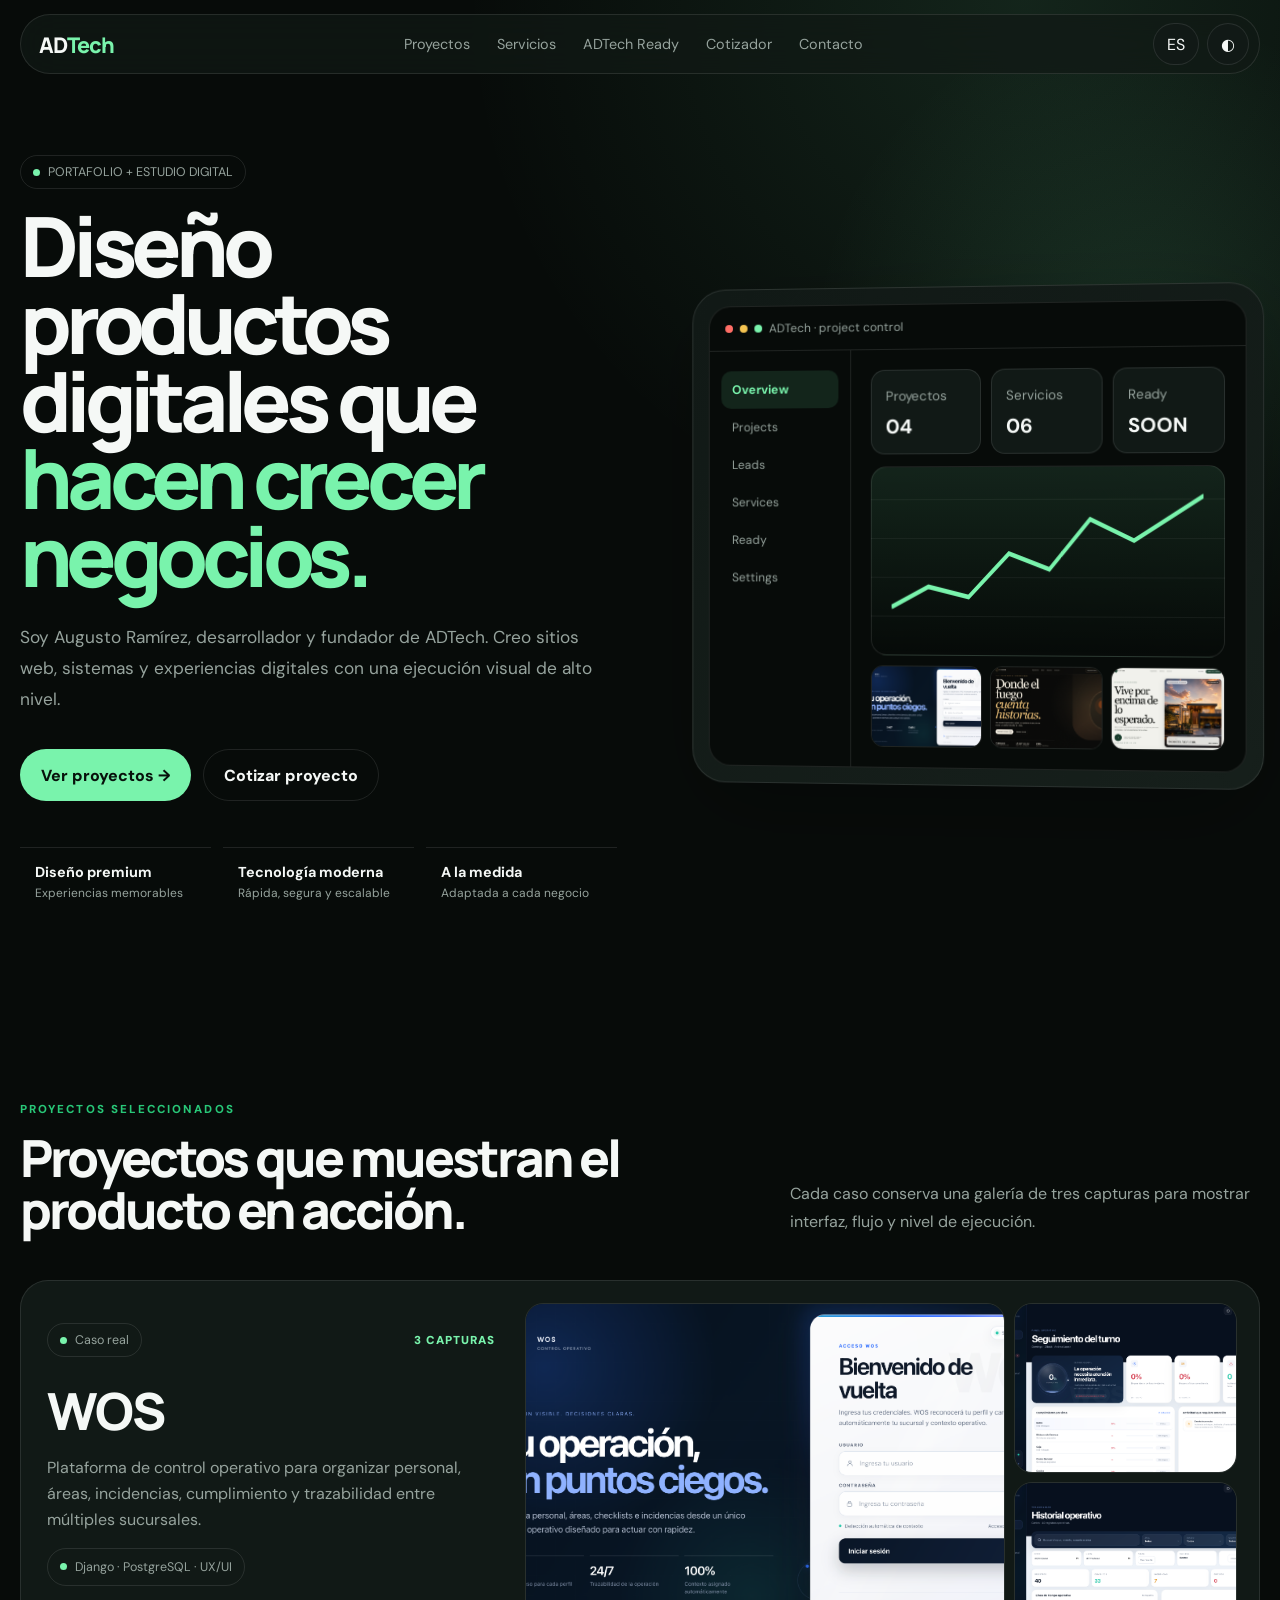
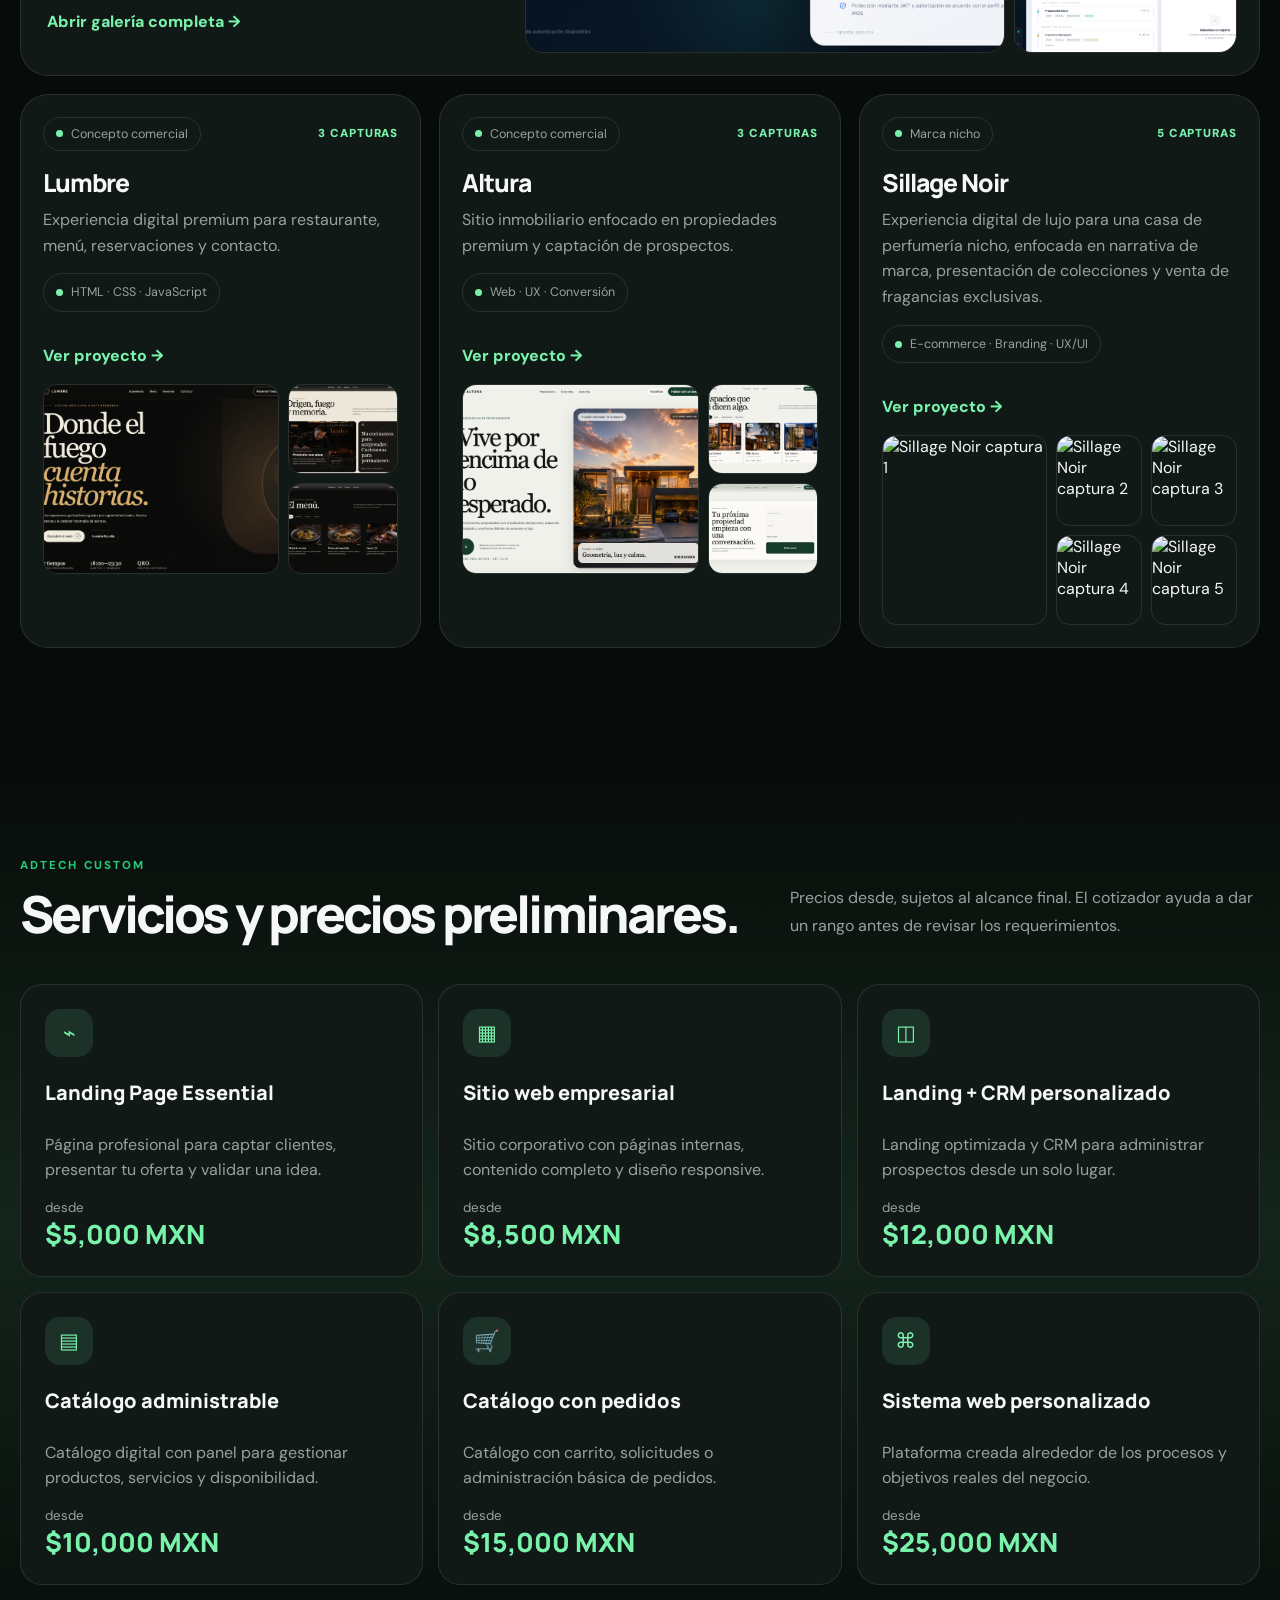
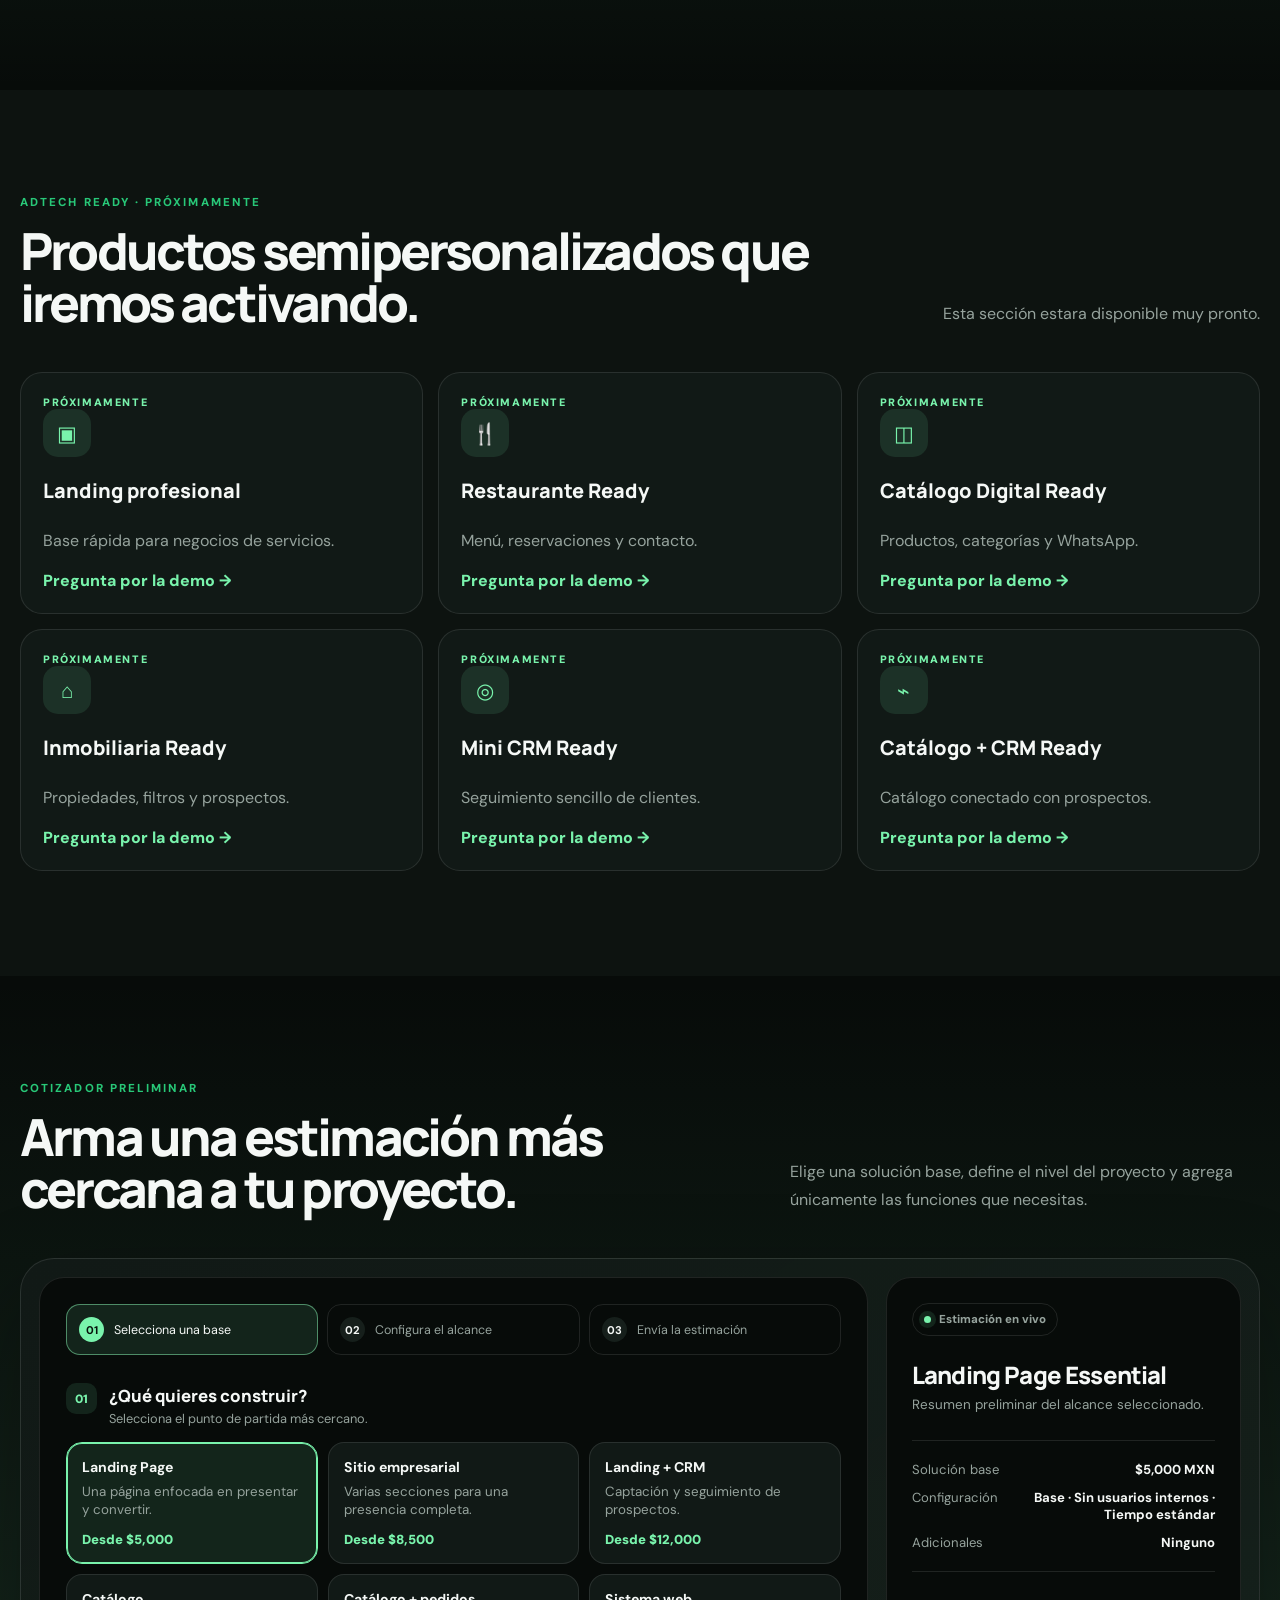
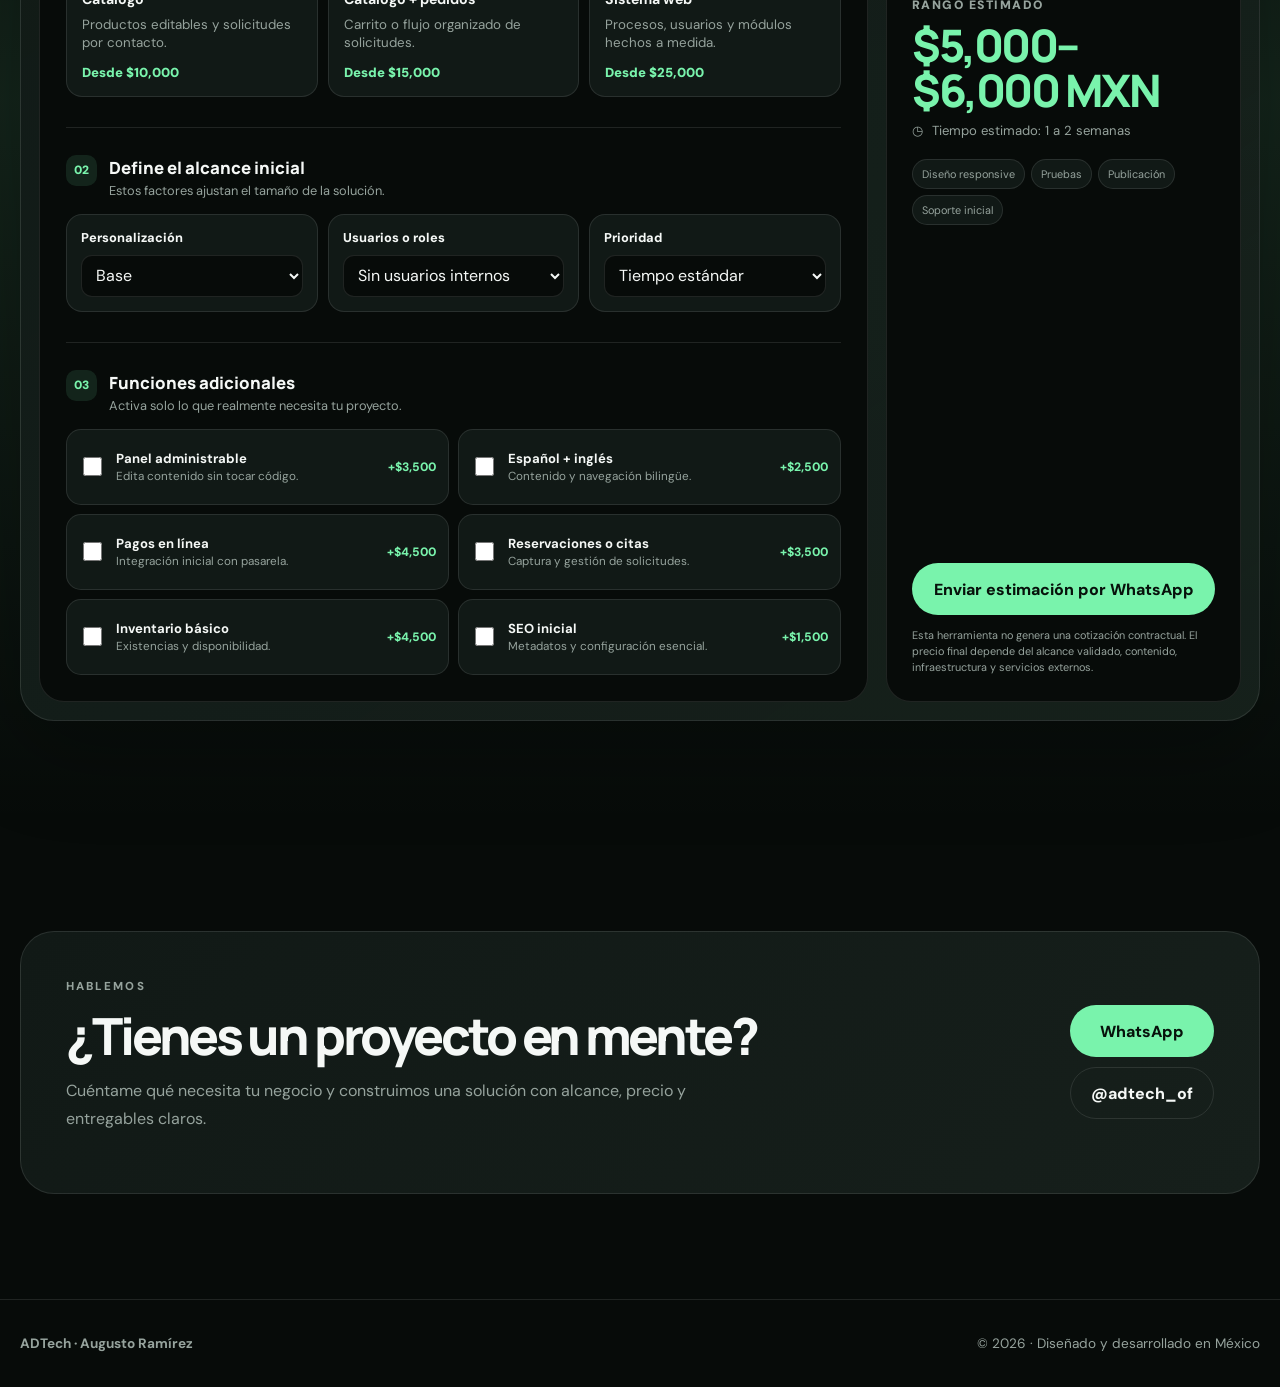
==== commit 047f540a: "tuptm" ====
--- a/index.html
+++ b/index.html
@@ -1,4 +1,29 @@
-<!DOCTYPE html><html lang="es" data-theme="dark"><head><meta charset="UTF-8"><meta name="viewport" content="width=device-width,initial-scale=1"><meta name="description" content="Propuesta visual para el portafolio comercial de ADTech"><title>ADTech · Axis Commerce V2</title><link rel="preconnect" href="https://fonts.googleapis.com"><link rel="preconnect" href="https://fonts.gstatic.com" crossorigin><link href="https://fonts.googleapis.com/css2?family=DM+Sans:wght@400;500;600;700&family=Manrope:wght@500;600;700;800&display=swap" rel="stylesheet"><style>
+<!DOCTYPE html><html lang="es" data-theme="dark"><head><meta charset="UTF-8"><meta name="viewport" content="width=device-width,initial-scale=1"><meta name="description" content="ADTech crea páginas web, sistemas y experiencias digitales para llevar negocios al internet.">
+<meta name="application-name" content="ADTech">
+<meta name="apple-mobile-web-app-title" content="ADTech">
+<meta name="theme-color" content="#070b09">
+<meta name="robots" content="index,follow">
+<link rel="canonical" href="https://augusto-portfolio-three.vercel.app/">
+
+<title>ADTech - Lleva tu negocio al internet</title>
+
+<meta property="og:locale" content="es_MX">
+<meta property="og:type" content="website">
+<meta property="og:site_name" content="ADTech">
+<meta property="og:title" content="ADTech - Lleva tu negocio al internet">
+<meta property="og:description" content="Diseño y desarrollo de páginas web, sistemas y experiencias digitales para hacer crecer tu negocio.">
+<meta property="og:url" content="https://augusto-portfolio-three.vercel.app/">
+<meta property="og:image" content="https://augusto-portfolio-three.vercel.app/assets/og/adtech-social-preview.png">
+<meta property="og:image:secure_url" content="https://augusto-portfolio-three.vercel.app/assets/og/adtech-social-preview.png">
+<meta property="og:image:type" content="image/png">
+<meta property="og:image:width" content="1200">
+<meta property="og:image:height" content="630">
+<meta property="og:image:alt" content="ADTech - Diseño web, sistemas y experiencias digitales">
+
+<meta name="twitter:card" content="summary_large_image">
+<meta name="twitter:title" content="ADTech - Lleva tu negocio al internet">
+<meta name="twitter:description" content="Diseño y desarrollo de páginas web, sistemas y experiencias digitales para hacer crecer tu negocio.">
+<meta name="twitter:image" content="https://augusto-portfolio-three.vercel.app/assets/og/adtech-social-preview.png"><link rel="preconnect" href="https://fonts.googleapis.com"><link rel="preconnect" href="https://fonts.gstatic.com" crossorigin><link href="https://fonts.googleapis.com/css2?family=DM+Sans:wght@400;500;600;700&family=Manrope:wght@500;600;700;800&display=swap" rel="stylesheet"><style>
 :root{--bg:#070b09;--bg2:#0d1310;--panel:#111916;--panel2:#161f1b;--text:#f5f8f6;--muted:#96a39d;--line:rgba(255,255,255,.1);--accent:#79f3ac;--accent2:#28c878;--accent-soft:rgba(121,243,172,.11);--shadow:0 30px 90px rgba(0,0,0,.28);--radius:28px;--container:1240px;--display:"Manrope",sans-serif;--body:"DM Sans",sans-serif}
 html[data-theme="light"]{--bg:#f2f5f2;--bg2:#e7ece8;--panel:#fff;--panel2:#edf2ee;--text:#101713;--muted:#657069;--line:rgba(16,23,19,.12);--accent:#0eb96a;--accent2:#087e49;--accent-soft:rgba(14,185,106,.1);--shadow:0 30px 80px rgba(24,58,40,.12)}
 *{box-sizing:border-box}html{scroll-behavior:smooth;overflow-x:hidden}body{margin:0;min-width:320px;background:var(--bg);color:var(--text);font-family:var(--body);overflow-x:hidden;transition:.3s}a{color:inherit;text-decoration:none}button,input,select{font:inherit;color:inherit}button{cursor:pointer}img{display:block;max-width:100%}.container{width:min(var(--container),calc(100% - 40px));margin:auto}.section{padding:105px 0;position:relative}.eyebrow{text-transform:uppercase;letter-spacing:.18em;font-size:.72rem;font-weight:800;color:var(--accent2);margin:0 0 14px}.section-head{display:flex;justify-content:space-between;align-items:end;gap:35px;margin-bottom:44px}.section-head h2{font:800 clamp(2rem,4vw,4rem)/1.02 var(--display);letter-spacing:-.055em;margin:0;max-width:800px}.section-head>p{max-width:470px;color:var(--muted);line-height:1.75;margin:0}.pill{display:inline-flex;align-items:center;gap:8px;padding:8px 12px;border:1px solid var(--line);border-radius:999px;color:var(--muted);font-size:.78rem}.pill::before{content:"";width:7px;height:7px;border-radius:50%;background:var(--accent)}
@@ -12,174 +37,10 @@
 .contact-wrap{border:1px solid var(--line);border-radius:34px;background:linear-gradient(135deg,var(--panel),var(--panel2));padding:45px;display:grid;grid-template-columns:1fr auto;align-items:center;gap:30px}.contact-wrap h2{font:850 clamp(2.2rem,4vw,4.5rem)/1 var(--display);letter-spacing:-.06em;margin:0 0 15px}.contact-wrap p{color:var(--muted);max-width:650px;line-height:1.7}.contact-actions{display:grid;gap:10px}footer{padding:35px 0;border-top:1px solid var(--line);color:var(--muted);font-size:.85rem}.footer-row{display:flex;justify-content:space-between;gap:20px}
 .modal{position:fixed;inset:0;background:rgba(0,0,0,.82);z-index:90;display:none;place-items:center;padding:20px}.modal.open{display:grid}.modal-box{width:min(1100px,100%);max-height:92vh;overflow:auto;background:var(--panel);border:1px solid var(--line);border-radius:26px;padding:18px}.modal-head{display:flex;justify-content:space-between;align-items:center;margin-bottom:14px}.modal-head button{border:1px solid var(--line);background:var(--bg);border-radius:999px;width:42px;height:42px}.modal-main{width:100%;max-height:66vh;object-fit:contain;border-radius:18px;background:var(--bg)}.modal-thumbs{display:grid;grid-template-columns:repeat(auto-fit,minmax(130px,1fr));gap:10px;margin-top:10px}.modal-thumbs button{border:1px solid var(--line);background:none;border-radius:14px;padding:4px}.modal-thumbs img{height:100px;width:100%;object-fit:cover;border-radius:10px}
 @media(max-width:980px){.nav-links{display:none}.menu{display:inline-flex}.hero-grid,.quote-shell{grid-template-columns:1fr}.hero{min-height:auto}.project-card.featured{grid-template-columns:1fr}.project-card.featured .project-stack{height:330px}.project-card:not(.featured){grid-column:span 6}.quote-summary{position:static;min-height:0}.pricing-grid,.ready-grid{grid-template-columns:repeat(2,1fr)}.contact-wrap{grid-template-columns:1fr}.contact-actions{grid-template-columns:repeat(2,1fr)}.hero-grid{gap:45px}.dashboard{grid-template-columns:110px 1fr}}
-@media(max-width:640px){.container{width:min(100% - 24px,var(--container))}.section{padding:78px 0}.section-head{align-items:start;flex-direction:column}.hero{padding-top:120px}.hero h1{font-size:3.25rem}.hero-proof{grid-template-columns:1fr}.visual-shell{padding:8px}.dashboard{grid-template-columns:1fr}.dash-side{display:none}.metrics{grid-template-columns:1fr}.project-card.featured,.project-card:not(.featured){grid-column:1/-1}.project-card.featured .project-stack{height:260px}.project-stack{height:205px}.pricing-grid,.ready-grid,.project-choice-grid,.config-grid,.feature-grid{grid-template-columns:1fr}.quote-shell{padding:9px}.quote-builder,.quote-summary{padding:19px}.quote-progress{grid-template-columns:1fr}.quote-step:nth-child(n+2){display:none}.feature-card{grid-template-columns:auto 1fr}.feature-card em{grid-column:2}.contact-wrap{padding:25px}.contact-actions{grid-template-columns:1fr}.footer-row{flex-direction:column}.language-label{display:none}}
+@media(max-width:640px){.container{width:min(100% - 24px,var(--container))}.section{padding:78px 0}.section-head{align-items:start;flex-direction:column}.hero{padding-top:120px}.hero h1{font-size:3.25rem}.hero-proof{grid-template-columns:1fr}.visual-shell{padding:8px}.dashboard{grid-template-columns:1fr}.dash-side{display:none}.metrics{grid-template-columns:1fr}.project-card.featured,.project-card:not(.featured){grid-column:1/-1}.project-card.featured .project-stack{height:260px}.project-stack{height:205px}.pricing-grid,.ready-grid,.project-choice-grid,.config-grid,.feature-grid{grid-template-columns:1fr}.quote-shell{padding:9px}.quote-builder,.quote-summary{padding:19px}.quote-progress{grid-template-columns:1fr}.quote-step:nth-child(n+2){display:none}.feature-card{grid-template-columns:auto 1fr}.feature-card em{grid-column:2}.contact-wrap{padding:25px}.contact-actions{grid-template-columns:1fr}.footer-row{flex-direction:column}.language-label{display:inline}}
 
 body{background:radial-gradient(circle at 80% 0,var(--accent-soft),transparent 35rem),var(--bg)}
 header .nav{border:1px solid var(--line);background:color-mix(in srgb,var(--panel) 72%,transparent);backdrop-filter:blur(20px);border-radius:999px;padding:8px 10px 8px 18px}.hero-grid{position:relative}.hero-copy{z-index:2}.hero-visual{transform:perspective(1200px) rotateY(-4deg)}.price-card:hover,.ready-card:hover,.project-card:hover{border-color:color-mix(in srgb,var(--accent) 45%,var(--line))}.section:nth-of-type(odd){background:linear-gradient(180deg,transparent,var(--accent-soft),transparent)}
-
-
-/* ===== MEJORAS DE INTERFAZ MOVIL ===== */
-.nav{position:relative}
-@media(max-width:980px){
-  .nav-links.mobile-open{
-    display:flex;
-    position:absolute;
-    top:calc(100% + 10px);
-    left:0;
-    right:0;
-    flex-direction:column;
-    gap:4px;
-    padding:12px;
-    border:1px solid var(--line);
-    border-radius:20px;
-    background:color-mix(in srgb,var(--panel) 94%,transparent);
-    backdrop-filter:blur(22px);
-    box-shadow:var(--shadow)
-  }
-  .nav-links.mobile-open a{padding:12px 14px;border-radius:12px}
-  .nav-links.mobile-open a:hover{background:var(--accent-soft)}
-}
-@media(max-width:640px){
-  html{scroll-padding-top:90px}
-  header{padding:8px 0}
-  header .nav{border-radius:20px;padding:7px 8px 7px 14px}
-  .brand{font-size:1.18rem}
-  .tiny-btn{height:39px;min-width:39px;padding:0 11px}
-  .container{width:min(100% - 20px,var(--container))}
-  .section{padding:68px 0}
-  .section-head{gap:14px;margin-bottom:28px}
-  .section-head h2{font-size:clamp(2rem,10vw,3rem);line-height:1.02}
-  .section-head>p{line-height:1.6}
-
-  .hero{padding:108px 0 58px}
-  .hero-grid{gap:34px}
-  .hero h1{font-size:clamp(2.75rem,14vw,4rem);margin:16px 0 22px}
-  .hero-copy>p{font-size:1rem;line-height:1.65}
-  .hero-actions{display:grid;grid-template-columns:1fr;margin-top:26px}
-  .hero-actions .button{width:100%}
-  .hero-proof{gap:4px;margin-top:30px}
-  .proof{padding:13px 4px}
-  .hero-visual{transform:none}
-  .visual-shell{border-radius:23px;padding:7px}
-  .window{border-radius:17px}
-  .window-top{height:39px;padding:0 12px}
-  .dash-main{padding:12px}
-  .metrics{grid-template-columns:repeat(3,minmax(0,1fr));gap:6px}
-  .metric{padding:10px 8px;border-radius:11px;min-width:0}
-  .metric small{font-size:.66rem}
-  .metric strong{font-size:1rem;margin-top:5px}
-  .chart{height:145px;margin-top:8px}
-  .thumb-rail{gap:5px;margin-top:7px}
-  .thumb-rail img{height:64px;border-radius:9px}
-
-  .projects-grid{gap:14px}
-  .project-card{padding:16px;border-radius:22px}
-  .project-card:not(.featured){min-height:0}
-  .project-card.featured .project-info{padding:0}
-  .project-card.featured h3{font-size:2.4rem;margin:15px 0 9px}
-  .project-card h3{font-size:1.45rem}
-  .project-card p{line-height:1.55}
-  .project-card .pill{font-size:.72rem}
-  .project-top{align-items:flex-start}
-
-  /* La captura principal ocupa todo el ancho y las secundarias quedan debajo. */
-  .project-stack,
-  .project-card.featured .project-stack{
-    height:auto;
-    margin-top:18px;
-    grid-template-columns:repeat(2,minmax(0,1fr));
-    grid-template-rows:220px 112px;
-    gap:7px
-  }
-  .project-stack img,
-  .project-card.featured .project-stack img{
-    min-width:0;
-    min-height:0;
-    border-radius:12px;
-    object-position:top center
-  }
-  .project-stack img:first-child,
-  .project-stack.five img:first-child{
-    grid-column:1/-1;
-    grid-row:1;
-  }
-  .project-stack.five{
-    grid-template-columns:repeat(2,minmax(0,1fr));
-    grid-template-rows:220px 108px 108px
-  }
-
-  .pricing-grid,.ready-grid{gap:12px}
-  .price-card,.ready-card{min-height:0;padding:19px}
-  .quote-shell{border-radius:24px}
-  .quote-builder,.quote-summary{border-radius:18px;padding:16px}
-  .choice-surface{min-height:98px}
-  .contact-wrap{border-radius:24px;padding:22px}
-
-  /* Galeria a pantalla completa con miniaturas desplazables. */
-  .modal{padding:0;place-items:stretch;background:var(--bg)}
-  .modal-box{
-    width:100%;
-    height:100dvh;
-    max-height:none;
-    border:0;
-    border-radius:0;
-    padding:12px;
-    overflow:auto;
-    overscroll-behavior:contain
-  }
-  .modal-head{
-    position:sticky;
-    top:-12px;
-    z-index:5;
-    padding:13px 0 10px;
-    margin-bottom:8px;
-    background:color-mix(in srgb,var(--panel) 94%,transparent);
-    backdrop-filter:blur(18px);
-    border-bottom:1px solid var(--line)
-  }
-  .modal-head .eyebrow{margin-bottom:5px}
-  .modal-head h2{font-size:1.45rem}
-  .modal-head button{width:40px;height:40px;flex:0 0 auto}
-  .zoom-hint{display:block;color:var(--muted);font-size:.72rem;margin:8px 0 10px}
-  .modal-main{
-    display:block;
-    width:100%;
-    max-width:none;
-    max-height:none;
-    height:auto;
-    object-fit:initial;
-    object-position:top center;
-    border-radius:12px;
-    cursor:zoom-in;
-    transition:width .22s ease
-  }
-  .modal-main.zoomed{width:165%;cursor:zoom-out}
-  .modal-thumbs{
-    display:flex;
-    grid-template-columns:none;
-    gap:8px;
-    overflow-x:auto;
-    padding:4px 0 12px;
-    margin-top:10px;
-    scroll-snap-type:x proximity;
-    scrollbar-width:thin
-  }
-  .modal-thumbs button{
-    flex:0 0 105px;
-    padding:3px;
-    border-radius:11px;
-    scroll-snap-align:start
-  }
-  .modal-thumbs button.active{border-color:var(--accent);box-shadow:inset 0 0 0 1px var(--accent)}
-  .modal-thumbs img{height:68px;border-radius:8px;object-position:top center}
-}
-@media(max-width:390px){
-  .project-stack,
-  .project-card.featured .project-stack{grid-template-rows:195px 96px}
-  .project-stack.five{grid-template-rows:195px 92px 92px}
-  .modal-main.zoomed{width:175%}
-}
-
 </style></head><body>
 <header id="header"><div class="container nav"><a class="brand" href="#inicio">AD<em>Tech</em></a><nav class="nav-links"><a href="#proyectos" data-es="Proyectos" data-en="Projects">Proyectos</a><a href="#servicios" data-es="Servicios" data-en="Services">Servicios</a><a href="#ready">ADTech Ready</a><a href="#cotizador" data-es="Cotizador" data-en="Estimator">Cotizador</a><a href="#contacto" data-es="Contacto" data-en="Contact">Contacto</a></nav><div class="nav-actions"><button class="tiny-btn language" aria-label="Cambiar idioma"><span class="language-label">ES</span></button><button class="tiny-btn theme" aria-label="Cambiar tema">◐</button><button class="tiny-btn menu" aria-label="Abrir menú">☰</button></div></div></header>
 
@@ -188,15 +49,14 @@
 <div class="hero-visual"><div class="visual-shell"><div class="window"><div class="window-top"><i></i><i></i><i></i><span>ADTech · project control</span></div><div class="dashboard"><aside class="dash-side"><b>Overview</b><span>Projects</span><span>Leads</span><span>Services</span><span>Ready</span><span>Settings</span></aside><div class="dash-main"><div class="metrics"><div class="metric"><small>Proyectos</small><strong>04</strong></div><div class="metric"><small>Servicios</small><strong>06</strong></div><div class="metric"><small>Ready</small><strong>SOON</strong></div></div><div class="chart"><svg viewBox="0 0 500 160" preserveAspectRatio="none"><polyline fill="none" stroke="var(--accent)" stroke-width="5" points="0,130 60,108 125,119 190,72 255,89 320,35 390,58 500,10"/></svg></div><div class="thumb-rail"><img src="assets/projects/wos/01.png" alt="WOS"><img src="assets/projects/lumbre/01.png" alt="Lumbre"><img src="assets/projects/altura/01.png" alt="Altura"></div></div></div></div></div></div></div></section>
 <section class="section" id="proyectos"><div class="container"><div class="section-head"><div><p class="eyebrow" data-es="PROYECTOS SELECCIONADOS" data-en="SELECTED PROJECTS">PROYECTOS SELECCIONADOS</p><h2 data-es="Proyectos que muestran el producto en acción." data-en="Projects that show the product in action.">Proyectos que muestran el producto en acción.</h2></div><p data-es="Cada caso conserva una galería de tres capturas para mostrar interfaz, flujo y nivel de ejecución." data-en="Each case keeps a three-image gallery to show interface, flow and execution quality.">Cada caso conserva una galería de tres capturas para mostrar interfaz, flujo y nivel de ejecución.</p></div><div class="projects-grid"><article class="project-card featured"><div class="project-info"><div class="project-top"><span class="pill">Caso real</span><span class="gallery-count">3 CAPTURAS</span></div><h3>WOS</h3><p>Plataforma de control operativo para organizar personal, áreas, incidencias, cumplimiento y trazabilidad entre múltiples sucursales.</p><p class="pill">Django · PostgreSQL · UX/UI</p><button class="open-gallery" data-project="wos" data-title="WOS">Abrir galería completa →</button></div><div class="project-stack"><img src="assets/projects/wos/01.png" alt="Panel principal de WOS"><img src="assets/projects/wos/02.png" alt="Vista operativa de WOS"><img src="assets/projects/wos/03.png" alt="Vista administrativa de WOS"></div></article><article class="project-card"><div class="project-info"><div class="project-top"><span class="pill">Concepto comercial</span><span class="gallery-count">3 CAPTURAS</span></div><h3>Lumbre</h3><p>Experiencia digital premium para restaurante, menú, reservaciones y contacto.</p><p class="pill">HTML · CSS · JavaScript</p><button class="open-gallery" data-project="lumbre" data-title="Lumbre">Ver proyecto →</button></div><div class="project-stack"><img src="assets/projects/lumbre/01.png" alt="Lumbre captura 1"><img src="assets/projects/lumbre/02.png" alt="Lumbre captura 2"><img src="assets/projects/lumbre/03.png" alt="Lumbre captura 3"></div></article><article class="project-card"><div class="project-info"><div class="project-top"><span class="pill">Concepto comercial</span><span class="gallery-count">3 CAPTURAS</span></div><h3>Altura</h3><p>Sitio inmobiliario enfocado en propiedades premium y captación de prospectos.</p><p class="pill">Web · UX · Conversión</p><button class="open-gallery" data-project="altura" data-title="Altura">Ver proyecto →</button></div><div class="project-stack"><img src="assets/projects/altura/01.png" alt="Altura captura 1"><img src="assets/projects/altura/02.png" alt="Altura captura 2"><img src="assets/projects/altura/03.png" alt="Altura captura 3"></div></article><article class="project-card"><div class="project-info"><div class="project-top"><span class="pill">Marca nicho</span><span class="gallery-count">5 CAPTURAS</span></div><h3>Sillage Noir</h3><p>Experiencia digital de lujo para una casa de perfumería nicho, enfocada en narrativa de marca, presentación de colecciones y venta de fragancias exclusivas.</p><p class="pill">E-commerce · Branding · UX/UI</p><button class="open-gallery" data-project="sillage-noir" data-title="Sillage Noir" data-count="5">Ver proyecto →</button></div><div class="project-stack five"><img src="assets/projects/sillage-noir/01.png" alt="Sillage Noir captura 1"><img src="assets/projects/sillage-noir/02.png" alt="Sillage Noir captura 2"><img src="assets/projects/sillage-noir/03.png" alt="Sillage Noir captura 3"><img src="assets/projects/sillage-noir/04.png" alt="Sillage Noir captura 4"><img src="assets/projects/sillage-noir/05.png" alt="Sillage Noir captura 5"></div></article></div></div></section>
 <section class="section" id="servicios"><div class="container"><div class="section-head"><div><p class="eyebrow">ADTECH CUSTOM</p><h2 data-es="Servicios y precios preliminares." data-en="Services and starting prices.">Servicios y precios preliminares.</h2></div><p data-es="Precios desde, sujetos al alcance final. El cotizador ayuda a dar un rango antes de revisar los requerimientos." data-en="Starting prices depend on final scope. The estimator provides a preliminary range.">Precios desde, sujetos al alcance final. El cotizador ayuda a dar un rango antes de revisar los requerimientos.</p></div><div class="pricing-grid"><article class="price-card"><span class="lock">⌁</span><h3>Landing Page Essential</h3><p>Página profesional para captar clientes, presentar tu oferta y validar una idea.</p><div class="price"><small>desde</small><strong>$5,000 MXN</strong></div></article><article class="price-card"><span class="lock">▦</span><h3>Sitio web empresarial</h3><p>Sitio corporativo con páginas internas, contenido completo y diseño responsive.</p><div class="price"><small>desde</small><strong>$8,500 MXN</strong></div></article><article class="price-card"><span class="lock">◫</span><h3>Landing + CRM personalizado</h3><p>Landing optimizada y CRM para administrar prospectos desde un solo lugar.</p><div class="price"><small>desde</small><strong>$12,000 MXN</strong></div></article><article class="price-card"><span class="lock">▤</span><h3>Catálogo administrable</h3><p>Catálogo digital con panel para gestionar productos, servicios y disponibilidad.</p><div class="price"><small>desde</small><strong>$10,000 MXN</strong></div></article><article class="price-card"><span class="lock">🛒</span><h3>Catálogo con pedidos</h3><p>Catálogo con carrito, solicitudes o administración básica de pedidos.</p><div class="price"><small>desde</small><strong>$15,000 MXN</strong></div></article><article class="price-card"><span class="lock">⌘</span><h3>Sistema web personalizado</h3><p>Plataforma creada alrededor de los procesos y objetivos reales del negocio.</p><div class="price"><small>desde</small><strong>$25,000 MXN</strong></div></article></div></div></section>
-<section class="section ready-section" id="ready"><div class="container"><div class="section-head"><div><p class="eyebrow">ADTECH READY · PRÓXIMAMENTE</p><h2 data-es="Productos semipersonalizados que iremos activando." data-en="Semi-custom products that will launch over time.">Productos semipersonalizados que iremos activando.</h2></div><p data-es="Por ahora se muestran como próximos lanzamientos. La acción será preguntar por la demo, no comprar." data-en="For now they are upcoming releases. Visitors can ask about the demo, not purchase.">Por ahora se muestran como próximos lanzamientos. La acción será preguntar por la demo, no comprar.</p></div><div class="ready-grid"><article class="ready-card"><span class="soon">Próximamente</span><span class="lock">▣</span><h3>Landing profesional</h3><p>Base rápida para negocios de servicios.</p><a href="https://wa.me/528991202450?text=Hola%20Augusto,%20me%20interesa%20conocer%20cuando%20esté%20disponible%20la%20demo%20de%20Landing%20profesional" target="_blank">Pregunta por la demo →</a></article><article class="ready-card"><span class="soon">Próximamente</span><span class="lock">🍴</span><h3>Restaurante Ready</h3><p>Menú, reservaciones y contacto.</p><a href="https://wa.me/528991202450?text=Hola%20Augusto,%20me%20interesa%20conocer%20cuando%20esté%20disponible%20la%20demo%20de%20Restaurante%20Ready" target="_blank">Pregunta por la demo →</a></article><article class="ready-card"><span class="soon">Próximamente</span><span class="lock">◫</span><h3>Catálogo Digital Ready</h3><p>Productos, categorías y WhatsApp.</p><a href="https://wa.me/528991202450?text=Hola%20Augusto,%20me%20interesa%20conocer%20cuando%20esté%20disponible%20la%20demo%20de%20Catálogo%20Digital%20Ready" target="_blank">Pregunta por la demo →</a></article><article class="ready-card"><span class="soon">Próximamente</span><span class="lock">⌂</span><h3>Inmobiliaria Ready</h3><p>Propiedades, filtros y prospectos.</p><a href="https://wa.me/528991202450?text=Hola%20Augusto,%20me%20interesa%20conocer%20cuando%20esté%20disponible%20la%20demo%20de%20Inmobiliaria%20Ready" target="_blank">Pregunta por la demo →</a></article><article class="ready-card"><span class="soon">Próximamente</span><span class="lock">◎</span><h3>Mini CRM Ready</h3><p>Seguimiento sencillo de clientes.</p><a href="https://wa.me/528991202450?text=Hola%20Augusto,%20me%20interesa%20conocer%20cuando%20esté%20disponible%20la%20demo%20de%20Mini%20CRM%20Ready" target="_blank">Pregunta por la demo →</a></article><article class="ready-card"><span class="soon">Próximamente</span><span class="lock">⌁</span><h3>Catálogo + CRM Ready</h3><p>Catálogo conectado con prospectos.</p><a href="https://wa.me/528991202450?text=Hola%20Augusto,%20me%20interesa%20conocer%20cuando%20esté%20disponible%20la%20demo%20de%20Catálogo%20+%20CRM%20Ready" target="_blank">Pregunta por la demo →</a></article></div></div></section>
+<section class="section ready-section" id="ready"><div class="container"><div class="section-head"><div><p class="eyebrow">ADTECH READY · PRÓXIMAMENTE</p><h2 data-es="Productos semipersonalizados que iremos activando." data-en="Semi-custom products that will launch over time.">Productos semipersonalizados que iremos activando.</h2></div><p data-es="Por ahora se muestran como próximos lanzamientos. La acción será preguntar por la demo, no comprar." data-en="For now they are upcoming releases. Visitors can ask about the demo, not purchase.">Esta sección estara disponible muy pronto.</p></div><div class="ready-grid"><article class="ready-card"><span class="soon">Próximamente</span><span class="lock">▣</span><h3>Landing profesional</h3><p>Base rápida para negocios de servicios.</p><a href="https://wa.me/528991202450?text=Hola%20Augusto,%20me%20interesa%20conocer%20cuando%20esté%20disponible%20la%20demo%20de%20Landing%20profesional" target="_blank">Pregunta por la demo →</a></article><article class="ready-card"><span class="soon">Próximamente</span><span class="lock">🍴</span><h3>Restaurante Ready</h3><p>Menú, reservaciones y contacto.</p><a href="https://wa.me/528991202450?text=Hola%20Augusto,%20me%20interesa%20conocer%20cuando%20esté%20disponible%20la%20demo%20de%20Restaurante%20Ready" target="_blank">Pregunta por la demo →</a></article><article class="ready-card"><span class="soon">Próximamente</span><span class="lock">◫</span><h3>Catálogo Digital Ready</h3><p>Productos, categorías y WhatsApp.</p><a href="https://wa.me/528991202450?text=Hola%20Augusto,%20me%20interesa%20conocer%20cuando%20esté%20disponible%20la%20demo%20de%20Catálogo%20Digital%20Ready" target="_blank">Pregunta por la demo →</a></article><article class="ready-card"><span class="soon">Próximamente</span><span class="lock">⌂</span><h3>Inmobiliaria Ready</h3><p>Propiedades, filtros y prospectos.</p><a href="https://wa.me/528991202450?text=Hola%20Augusto,%20me%20interesa%20conocer%20cuando%20esté%20disponible%20la%20demo%20de%20Inmobiliaria%20Ready" target="_blank">Pregunta por la demo →</a></article><article class="ready-card"><span class="soon">Próximamente</span><span class="lock">◎</span><h3>Mini CRM Ready</h3><p>Seguimiento sencillo de clientes.</p><a href="https://wa.me/528991202450?text=Hola%20Augusto,%20me%20interesa%20conocer%20cuando%20esté%20disponible%20la%20demo%20de%20Mini%20CRM%20Ready" target="_blank">Pregunta por la demo →</a></article><article class="ready-card"><span class="soon">Próximamente</span><span class="lock">⌁</span><h3>Catálogo + CRM Ready</h3><p>Catálogo conectado con prospectos.</p><a href="https://wa.me/528991202450?text=Hola%20Augusto,%20me%20interesa%20conocer%20cuando%20esté%20disponible%20la%20demo%20de%20Catálogo%20+%20CRM%20Ready" target="_blank">Pregunta por la demo →</a></article></div></div></section>
 <section class="section" id="cotizador"><div class="container"><div class="section-head"><div><p class="eyebrow" data-es="COTIZADOR PRELIMINAR" data-en="PRELIMINARY ESTIMATOR">COTIZADOR PRELIMINAR</p><h2 data-es="Arma una estimación más cercana a tu proyecto." data-en="Build an estimate closer to your project.">Arma una estimación más cercana a tu proyecto.</h2></div><p data-es="Elige una solución base, define el nivel del proyecto y agrega únicamente las funciones que necesitas." data-en="Choose a base solution, define the project level and add only what you need.">Elige una solución base, define el nivel del proyecto y agrega únicamente las funciones que necesitas.</p></div><div class="quote-shell"><div class="quote-builder"><div class="quote-progress"><div class="quote-step active"><b>01</b><span>Selecciona una base</span></div><div class="quote-step"><b>02</b><span>Configura el alcance</span></div><div class="quote-step"><b>03</b><span>Envía la estimación</span></div></div><div class="quote-group"><div class="quote-group-title"><div><span>01</span><div><h3>¿Qué quieres construir?</h3><p>Selecciona el punto de partida más cercano.</p></div></div></div><div class="project-choice-grid"><label class="choice-card"><input type="radio" name="quoteProject" value="5000" data-name="Landing Page Essential" checked><span class="choice-surface"><strong>Landing Page</strong><small>Una página enfocada en presentar y convertir.</small><em>Desde $5,000</em></span></label><label class="choice-card"><input type="radio" name="quoteProject" value="8500" data-name="Sitio web empresarial"><span class="choice-surface"><strong>Sitio empresarial</strong><small>Varias secciones para una presencia completa.</small><em>Desde $8,500</em></span></label><label class="choice-card"><input type="radio" name="quoteProject" value="12000" data-name="Landing + CRM personalizado"><span class="choice-surface"><strong>Landing + CRM</strong><small>Captación y seguimiento de prospectos.</small><em>Desde $12,000</em></span></label><label class="choice-card"><input type="radio" name="quoteProject" value="10000" data-name="Catálogo administrable"><span class="choice-surface"><strong>Catálogo</strong><small>Productos editables y solicitudes por contacto.</small><em>Desde $10,000</em></span></label><label class="choice-card"><input type="radio" name="quoteProject" value="15000" data-name="Catálogo con pedidos"><span class="choice-surface"><strong>Catálogo + pedidos</strong><small>Carrito o flujo organizado de solicitudes.</small><em>Desde $15,000</em></span></label><label class="choice-card"><input type="radio" name="quoteProject" value="25000" data-name="Sistema web personalizado"><span class="choice-surface"><strong>Sistema web</strong><small>Procesos, usuarios y módulos hechos a medida.</small><em>Desde $25,000</em></span></label></div></div><div class="quote-group"><div class="quote-group-title"><div><span>02</span><div><h3>Define el alcance inicial</h3><p>Estos factores ajustan el tamaño de la solución.</p></div></div></div><div class="config-grid"><div class="config-field"><label for="complexity">Personalización</label><select id="complexity"><option value="0" data-label="Base">Base</option><option value="2500" data-label="Intermedia">Intermedia +$2,500</option><option value="6000" data-label="Avanzada">Avanzada +$6,000</option></select></div><div class="config-field"><label for="users">Usuarios o roles</label><select id="users"><option value="0" data-label="Sin usuarios internos">Sin usuarios internos</option><option value="2500" data-label="1 a 3 roles">1 a 3 roles +$2,500</option><option value="5500" data-label="4 a 10 roles">4 a 10 roles +$5,500</option><option value="9500" data-label="Más de 10 roles">Más de 10 +$9,500</option></select></div><div class="config-field"><label for="delivery">Prioridad</label><select id="delivery"><option value="0" data-label="Tiempo estándar">Tiempo estándar</option><option value="3000" data-label="Entrega prioritaria">Entrega prioritaria +$3,000</option></select></div></div></div><div class="quote-group"><div class="quote-group-title"><div><span>03</span><div><h3>Funciones adicionales</h3><p>Activa solo lo que realmente necesita tu proyecto.</p></div></div></div><div class="feature-grid"><label class="feature-card"><input type="checkbox" value="3500" data-feature="Panel administrable"><span><b>Panel administrable</b><small>Edita contenido sin tocar código.</small></span><em>+$3,500</em></label><label class="feature-card"><input type="checkbox" value="2500" data-feature="Sitio bilingüe"><span><b>Español + inglés</b><small>Contenido y navegación bilingüe.</small></span><em>+$2,500</em></label><label class="feature-card"><input type="checkbox" value="4500" data-feature="Pagos en línea"><span><b>Pagos en línea</b><small>Integración inicial con pasarela.</small></span><em>+$4,500</em></label><label class="feature-card"><input type="checkbox" value="3500" data-feature="Reservaciones o citas"><span><b>Reservaciones o citas</b><small>Captura y gestión de solicitudes.</small></span><em>+$3,500</em></label><label class="feature-card"><input type="checkbox" value="4500" data-feature="Inventario básico"><span><b>Inventario básico</b><small>Existencias y disponibilidad.</small></span><em>+$4,500</em></label><label class="feature-card"><input type="checkbox" value="1500" data-feature="SEO inicial"><span><b>SEO inicial</b><small>Metadatos y configuración esencial.</small></span><em>+$1,500</em></label></div></div></div><aside class="quote-summary"><span class="live-badge">Estimación en vivo</span><h3 id="selectedSolution">Landing Page Essential</h3><p>Resumen preliminar del alcance seleccionado.</p><div class="quote-breakdown"><div><span>Solución base</span><strong id="basePrice">$5,000 MXN</strong></div><div><span>Configuración</span><strong id="configSummary">Base</strong></div><div><span>Adicionales</span><strong id="extrasSummary">Ninguno</strong></div></div><span class="result-label">Rango estimado</span><strong class="result-price" id="estimate">$5,000–$6,000 MXN</strong><div class="timeline-row"><span>◷</span><span id="timeline">Tiempo estimado: 1 a 2 semanas</span></div><div class="summary-includes"><span>Diseño responsive</span><span>Pruebas</span><span>Publicación</span><span>Soporte inicial</span></div><a id="quoteWhatsapp" class="button primary" href="#" target="_blank" rel="noopener">Enviar estimación por WhatsApp</a><small class="quote-note">Esta herramienta no genera una cotización contractual. El precio final depende del alcance validado, contenido, infraestructura y servicios externos.</small></aside></div></div></section>
 <section class="section" id="contacto"><div class="container"><div class="contact-wrap"><div><p class="eyebrow">HABLEMOS</p><h2 data-es="¿Tienes un proyecto en mente?" data-en="Have a project in mind?">¿Tienes un proyecto en mente?</h2><p data-es="Cuéntame qué necesita tu negocio y construimos una solución con alcance, precio y entregables claros." data-en="Tell me what your business needs and we'll define a clear scope, price and deliverables.">Cuéntame qué necesita tu negocio y construimos una solución con alcance, precio y entregables claros.</p></div><div class="contact-actions"><a class="button primary" href="https://wa.me/528991202450" target="_blank">WhatsApp</a><a class="button" href="https://instagram.com/adtech_of" target="_blank">@adtech_of</a></div></div></div></section></main>
 <footer><div class="container footer-row"><strong>ADTech · Augusto Ramírez</strong><span>© 2026 · Diseñado y desarrollado en México</span></div></footer>
-<div class="modal" id="galleryModal" aria-hidden="true"><div class="modal-box"><div class="modal-head"><div><p class="eyebrow">GALERÍA DEL PROYECTO</p><h2 id="modalTitle" style="margin:0"></h2></div><button id="closeModal" aria-label="Cerrar">×</button></div><span class="zoom-hint">Toca la captura para acercar o alejar.</span><img id="modalMain" class="modal-main" src="" alt="Captura principal" title="Toca para cambiar el zoom"><div class="modal-thumbs" id="modalThumbs"></div></div></div>
+<div class="modal" id="galleryModal" aria-hidden="true"><div class="modal-box"><div class="modal-head"><div><p class="eyebrow">GALERÍA DEL PROYECTO</p><h2 id="modalTitle" style="margin:0"></h2></div><button id="closeModal" aria-label="Cerrar">×</button></div><img id="modalMain" class="modal-main" src="" alt="Captura principal"><div class="modal-thumbs" id="modalThumbs"></div></div></div>
 <script>
 const root=document.documentElement, header=document.getElementById('header');
 addEventListener('scroll',()=>header.classList.toggle('scrolled',scrollY>20));
-const menuButton=document.querySelector('.menu'),navLinks=document.querySelector('.nav-links');menuButton.setAttribute('aria-expanded','false');menuButton.addEventListener('click',()=>{const open=navLinks.classList.toggle('mobile-open');menuButton.setAttribute('aria-expanded',String(open));menuButton.textContent=open?'×':'☰'});navLinks.querySelectorAll('a').forEach(link=>link.addEventListener('click',()=>{navLinks.classList.remove('mobile-open');menuButton.setAttribute('aria-expanded','false');menuButton.textContent='☰'}));
 document.querySelector('.theme').addEventListener('click',()=>root.dataset.theme=root.dataset.theme==='dark'?'light':'dark');
 let lang='es';document.querySelector('.language').addEventListener('click',()=>{lang=lang==='es'?'en':'es';document.querySelector('.language-label').textContent=lang.toUpperCase();document.querySelectorAll('[data-es]').forEach(el=>{const value=el.dataset[lang]; if(value!==undefined) el.innerHTML=value;});updateQuote();});
 const projectChoices=[...document.querySelectorAll('input[name="quoteProject"]')],complexity=document.getElementById('complexity'),users=document.getElementById('users'),delivery=document.getElementById('delivery'),featureInputs=[...document.querySelectorAll('.feature-card input')],estimate=document.getElementById('estimate'),timeline=document.getElementById('timeline'),quoteWhatsapp=document.getElementById('quoteWhatsapp'),selectedSolution=document.getElementById('selectedSolution'),basePrice=document.getElementById('basePrice'),configSummary=document.getElementById('configSummary'),extrasSummary=document.getElementById('extrasSummary');
@@ -206,7 +66,6 @@
 function updateQuote(){const project=projectChoices.find(input=>input.checked)||projectChoices[0];const base=Number(project.value);const configTotal=Number(complexity.value)+Number(users.value)+Number(delivery.value);const selectedFeatures=featureInputs.filter(input=>input.checked);const extrasTotal=selectedFeatures.reduce((sum,input)=>sum+Number(input.value),0);const minimum=roundUp(base+configTotal+extrasTotal);const maximum=roundUp(minimum*1.18);const featureNames=selectedFeatures.map(input=>input.dataset.feature);selectedSolution.textContent=project.dataset.name;basePrice.textContent=`$${money(base)} MXN`;configSummary.textContent=[selectedOptionLabel(complexity),selectedOptionLabel(users),selectedOptionLabel(delivery)].filter(Boolean).join(' · ');extrasSummary.textContent=featureNames.length?`${featureNames.length} seleccionada${featureNames.length>1?'s':''}`:'Ninguno';estimate.textContent=`$${money(minimum)}–$${money(maximum)} MXN`;let weeks=minimum<9000?'1 a 2 semanas':minimum<17000?'2 a 4 semanas':minimum<28000?'4 a 7 semanas':'6 a 10 semanas';if(Number(delivery.value)>0)weeks=minimum<17000?'1 a 3 semanas':'3 a 6 semanas';timeline.textContent=(lang==='es'?'Tiempo estimado: ':'Estimated delivery: ')+weeks;const lines=[`Hola Augusto, usé el cotizador de ADTech.`,`Proyecto: ${project.dataset.name}.`,`Rango estimado: $${money(minimum)}–$${money(maximum)} MXN.`,`Configuración: ${configSummary.textContent}.`,featureNames.length?`Funciones: ${featureNames.join(', ')}.`:'',`Me gustaría revisar el alcance y recibir una cotización formal.`].filter(Boolean);quoteWhatsapp.href='https://wa.me/528991202450?text='+encodeURIComponent(lines.join('\n'))}
 document.querySelectorAll('#cotizador input,#cotizador select').forEach(el=>el.addEventListener('change',updateQuote));updateQuote();
 const modal=document.getElementById('galleryModal'),modalMain=document.getElementById('modalMain'),modalThumbs=document.getElementById('modalThumbs'),modalTitle=document.getElementById('modalTitle');
-document.querySelectorAll('.open-gallery').forEach(btn=>btn.addEventListener('click',()=>{let slug=btn.dataset.project,title=btn.dataset.title,count=Number(btn.dataset.count||3);modalTitle.textContent=title;modalThumbs.innerHTML='';modalMain.classList.toggle('zoomed',matchMedia('(max-width:640px)').matches);Array.from({length:count},(_,i)=>i+1).forEach((n,i)=>{let src=`assets/projects/${slug}/0${n}.png`;if(i===0)modalMain.src=src;let b=document.createElement('button'),im=document.createElement('img');if(i===0)b.classList.add('active');im.src=src;im.alt=`${title} captura ${n}`;b.appendChild(im);b.addEventListener('click',()=>{modalMain.src=src;modalMain.classList.toggle('zoomed',matchMedia('(max-width:640px)').matches);modalThumbs.querySelectorAll('button').forEach(item=>item.classList.remove('active'));b.classList.add('active')});modalThumbs.appendChild(b)});modal.classList.add('open');modal.setAttribute('aria-hidden','false');document.body.style.overflow='hidden'}));
-modalMain.addEventListener('click',()=>modalMain.classList.toggle('zoomed'));
+document.querySelectorAll('.open-gallery').forEach(btn=>btn.addEventListener('click',()=>{let slug=btn.dataset.project,title=btn.dataset.title,count=Number(btn.dataset.count||3);modalTitle.textContent=title;modalThumbs.innerHTML='';Array.from({length:count},(_,i)=>i+1).forEach((n,i)=>{let src=`assets/projects/${slug}/0${n}.png`;if(i===0)modalMain.src=src;let b=document.createElement('button'),im=document.createElement('img');im.src=src;im.alt=`${title} captura ${n}`;b.appendChild(im);b.addEventListener('click',()=>modalMain.src=src);modalThumbs.appendChild(b)});modal.classList.add('open');modal.setAttribute('aria-hidden','false');document.body.style.overflow='hidden'}));
 function closeModal(){modal.classList.remove('open');modal.setAttribute('aria-hidden','true');document.body.style.overflow=''}document.getElementById('closeModal').addEventListener('click',closeModal);modal.addEventListener('click',e=>{if(e.target===modal)closeModal()});addEventListener('keydown',e=>{if(e.key==='Escape')closeModal()});
 </script></body></html>
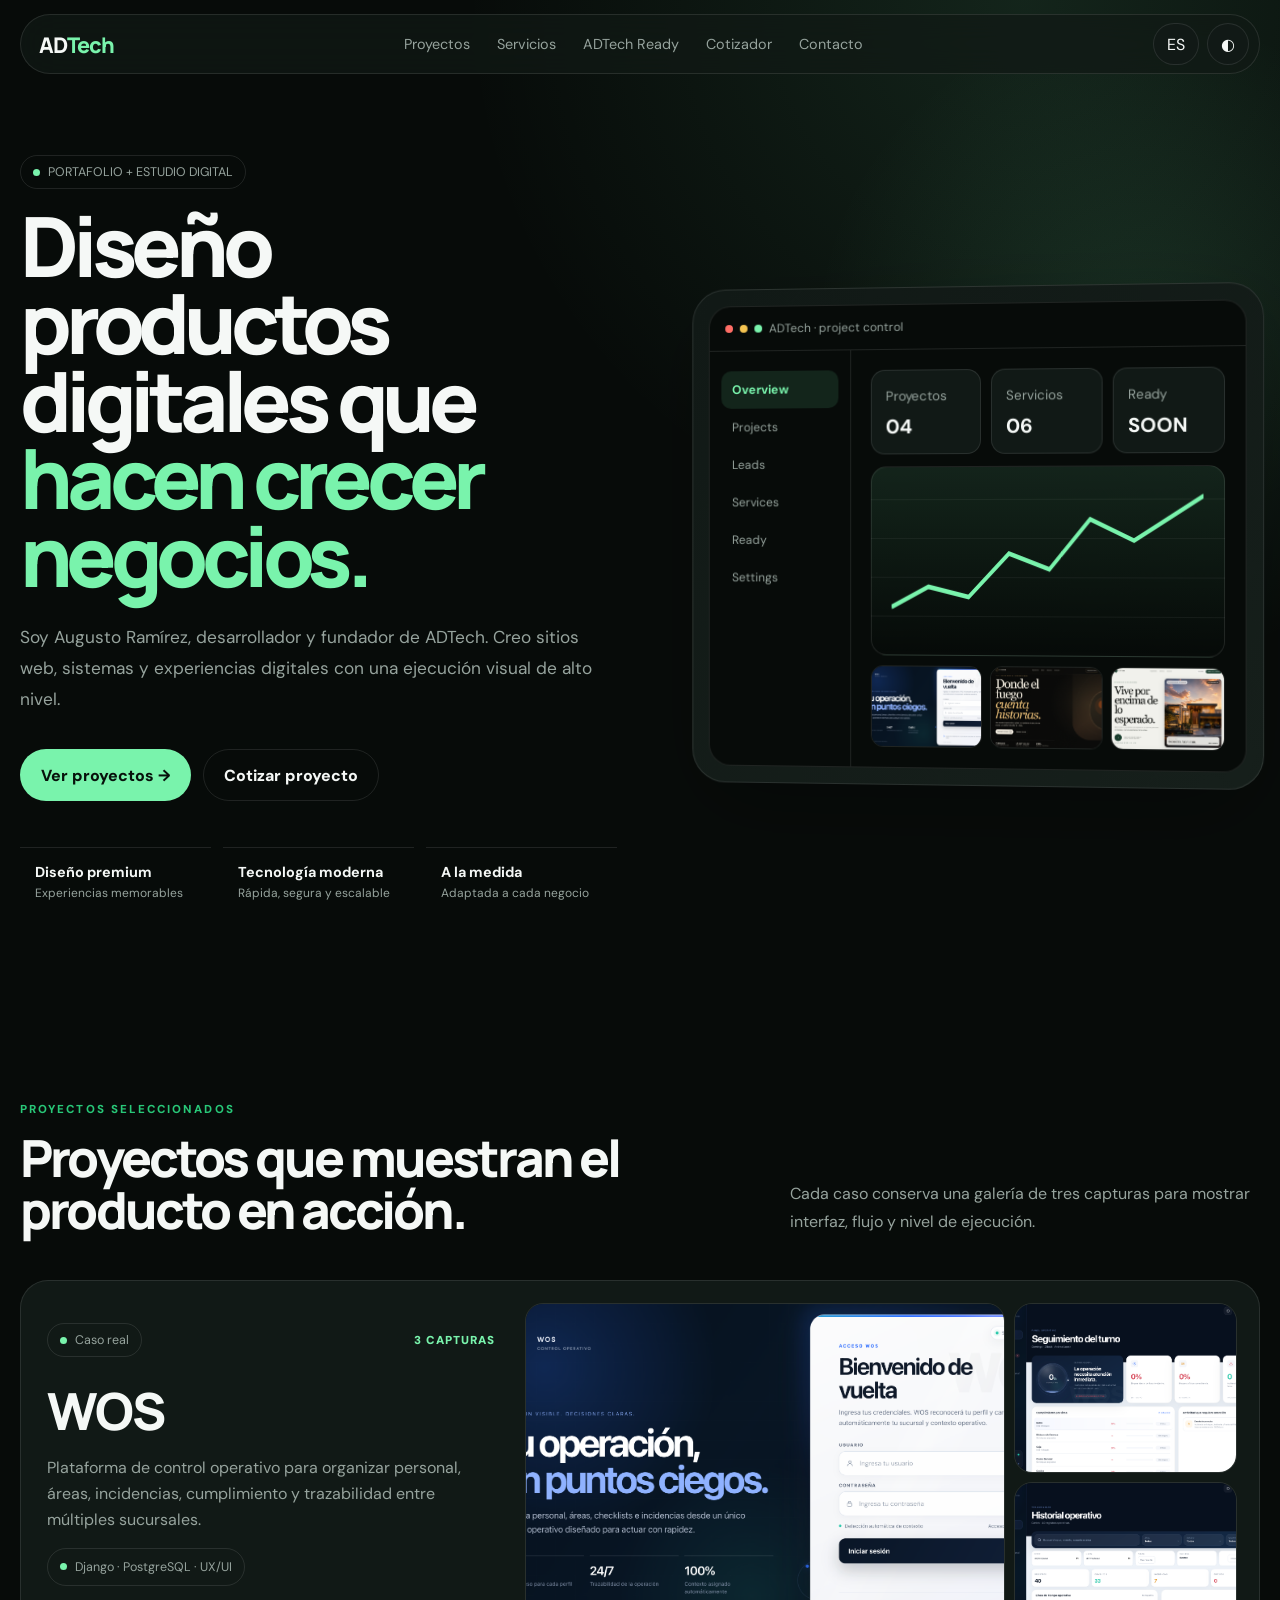
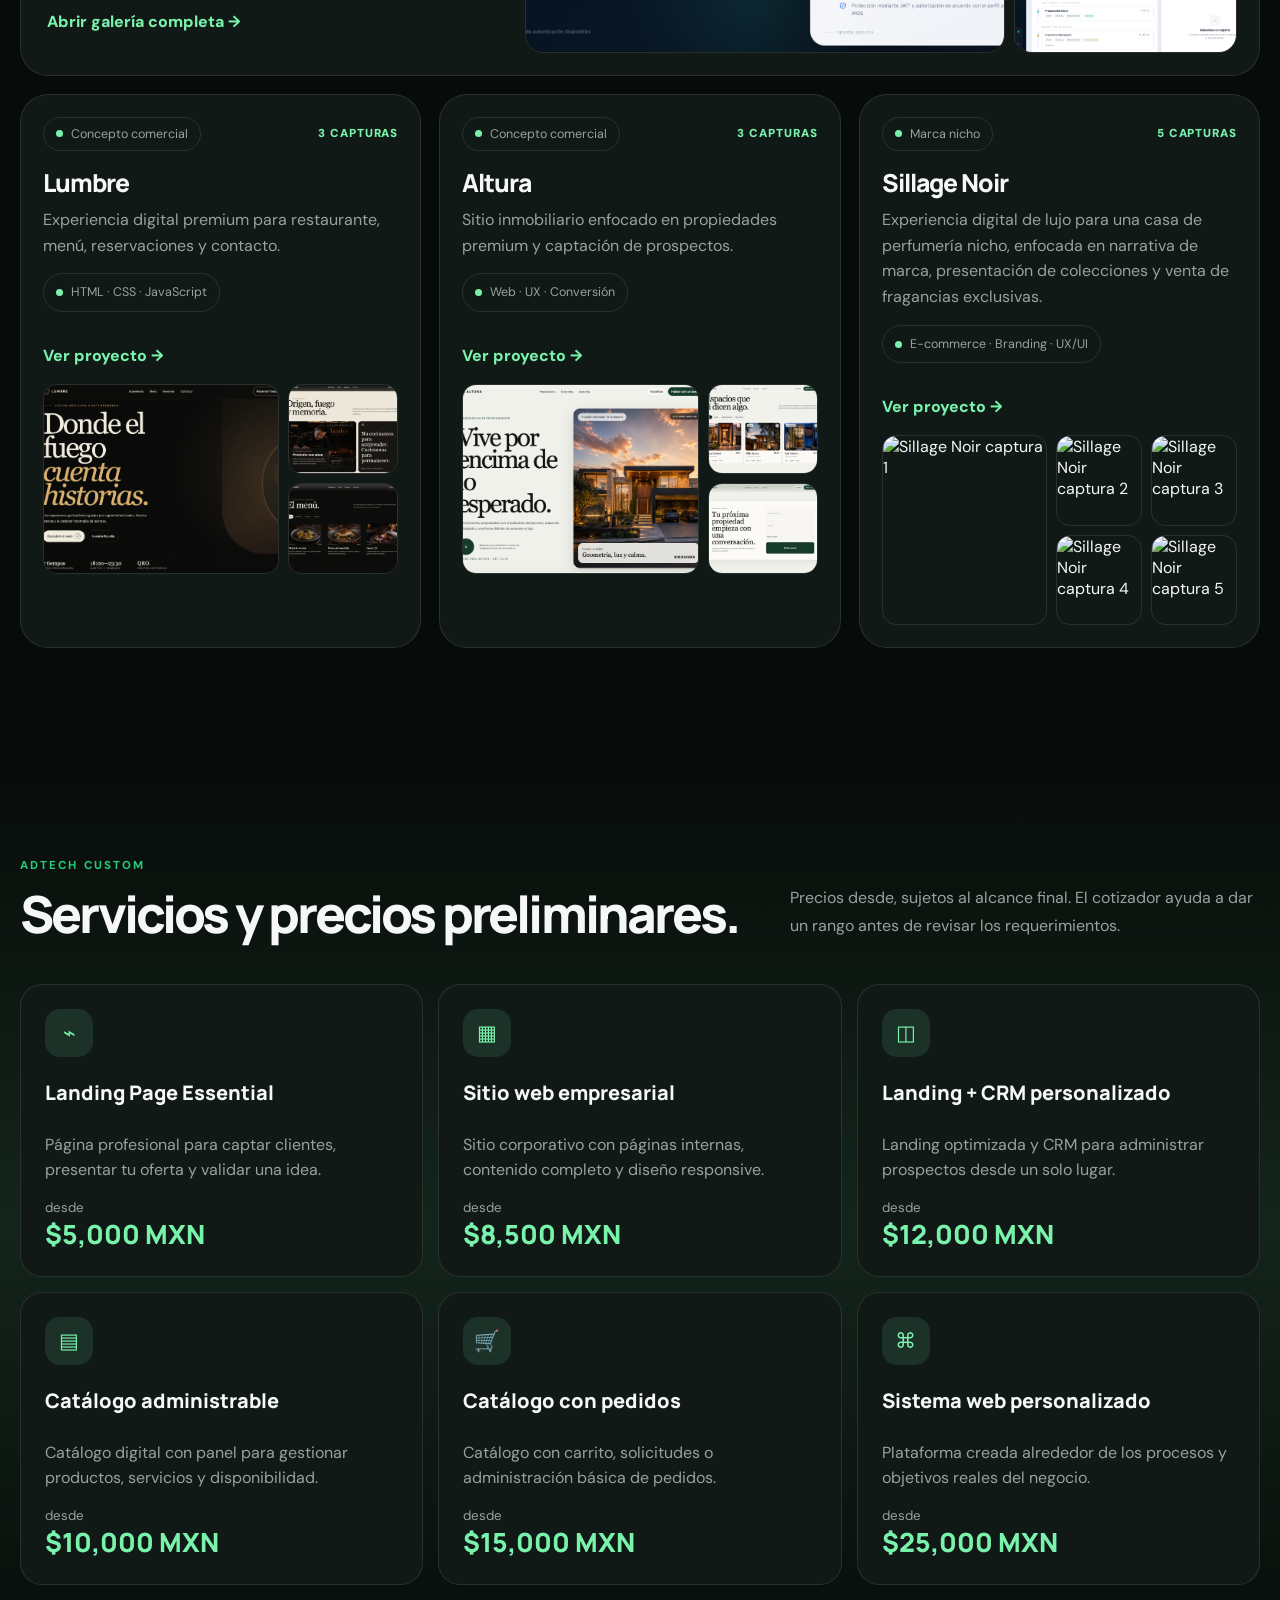
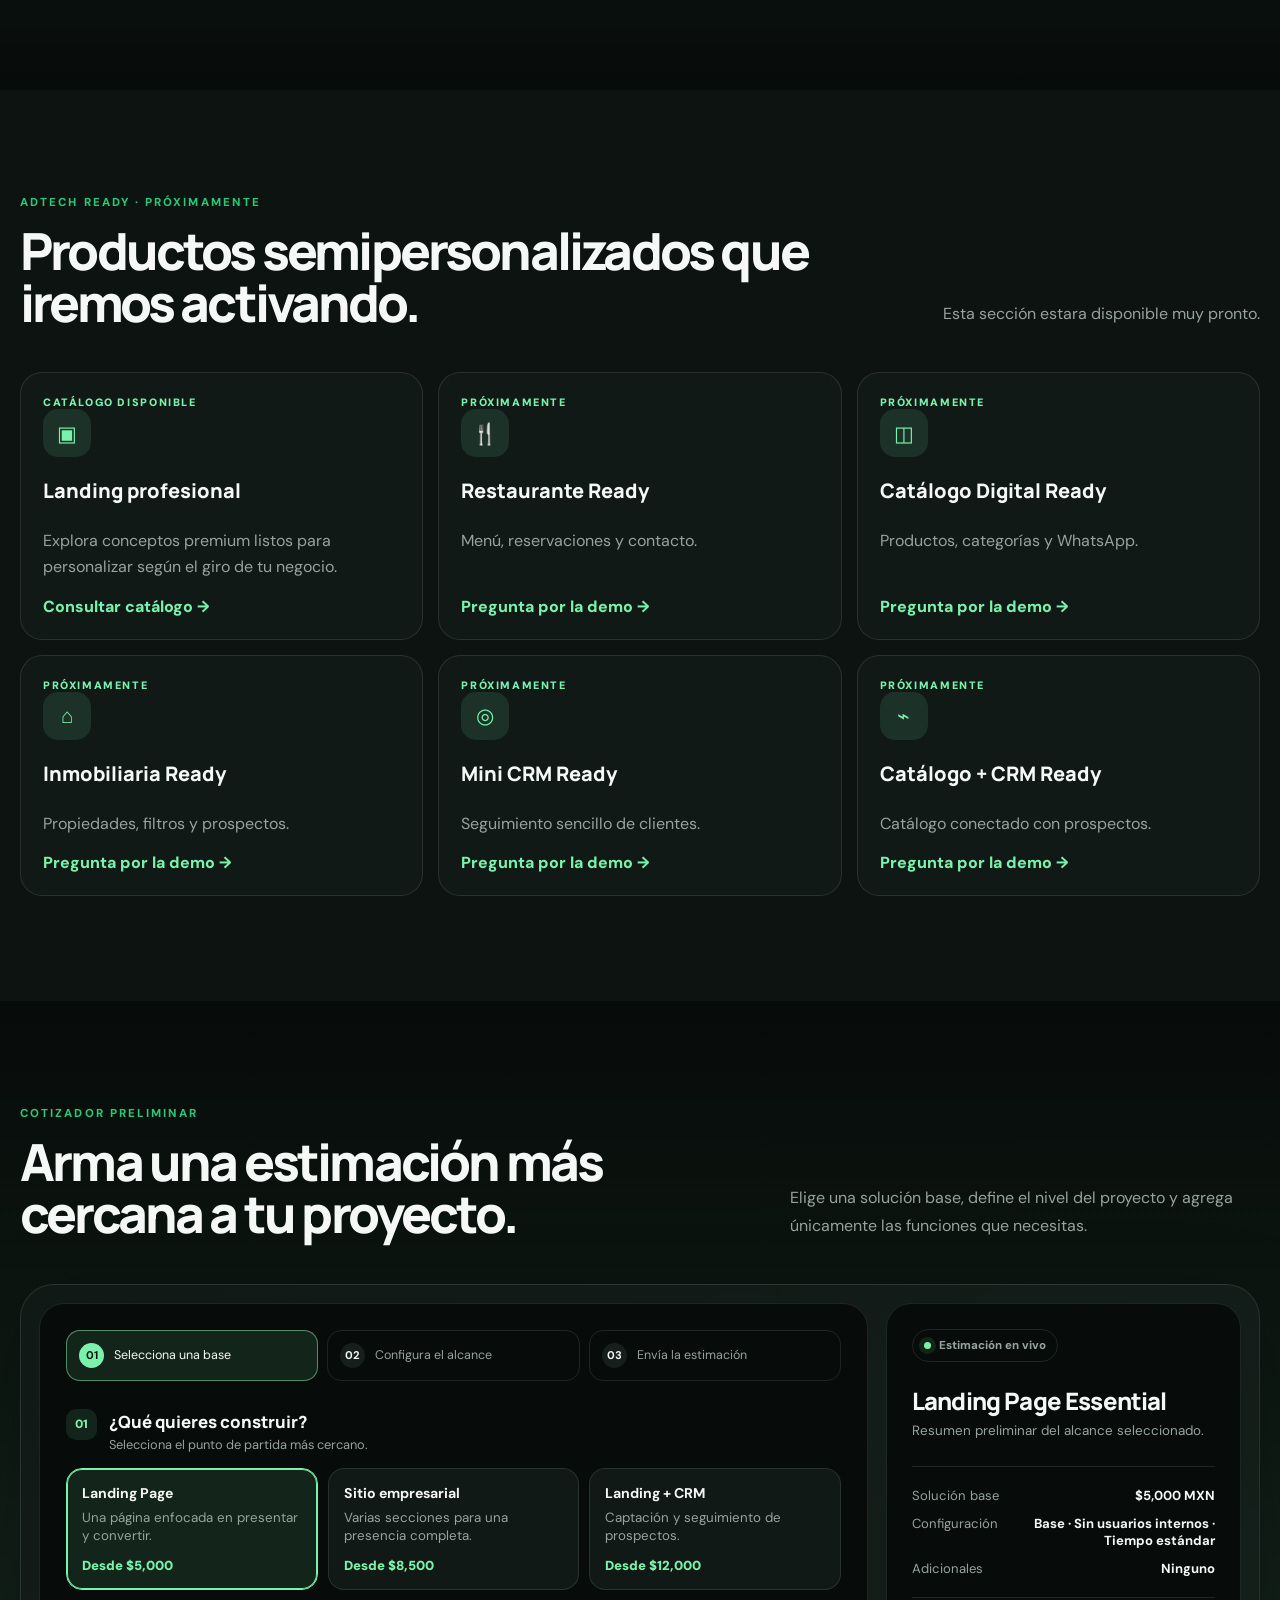
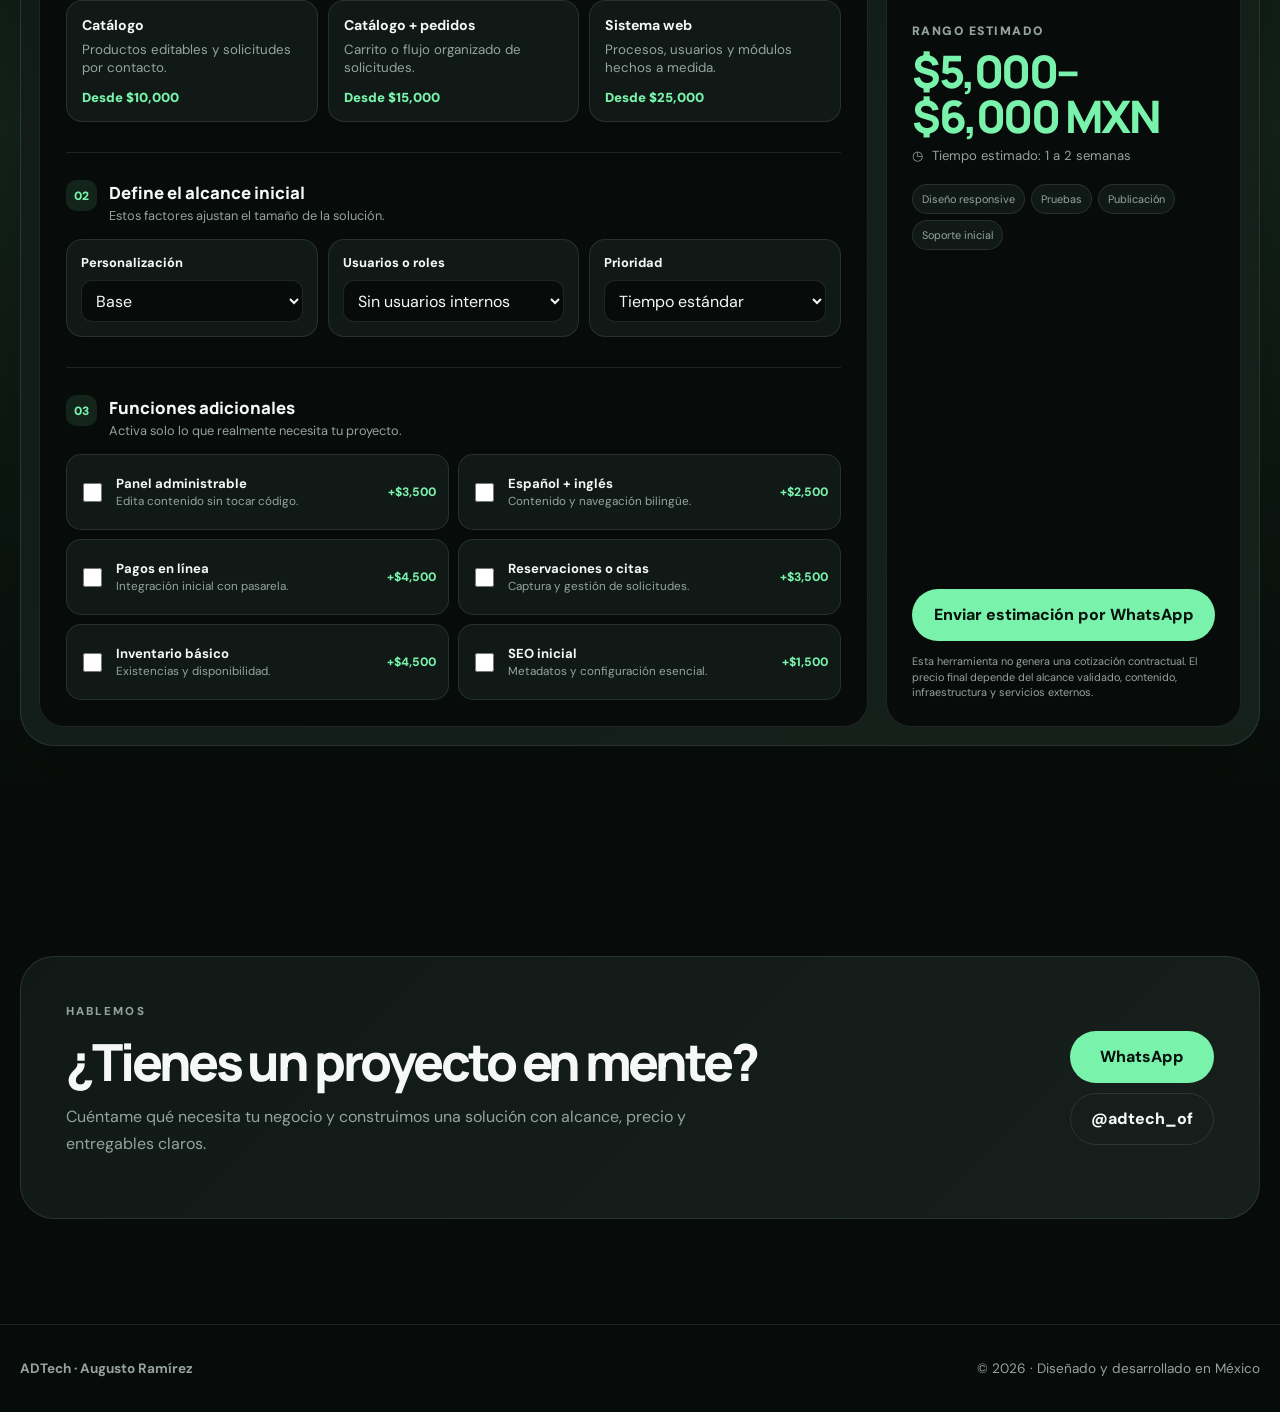
==== commit 9ae54f0f: "added extra page for landing pages" ====
--- a/index.html
+++ b/index.html
@@ -49,7 +49,7 @@
 <div class="hero-visual"><div class="visual-shell"><div class="window"><div class="window-top"><i></i><i></i><i></i><span>ADTech · project control</span></div><div class="dashboard"><aside class="dash-side"><b>Overview</b><span>Projects</span><span>Leads</span><span>Services</span><span>Ready</span><span>Settings</span></aside><div class="dash-main"><div class="metrics"><div class="metric"><small>Proyectos</small><strong>04</strong></div><div class="metric"><small>Servicios</small><strong>06</strong></div><div class="metric"><small>Ready</small><strong>SOON</strong></div></div><div class="chart"><svg viewBox="0 0 500 160" preserveAspectRatio="none"><polyline fill="none" stroke="var(--accent)" stroke-width="5" points="0,130 60,108 125,119 190,72 255,89 320,35 390,58 500,10"/></svg></div><div class="thumb-rail"><img src="assets/projects/wos/01.png" alt="WOS"><img src="assets/projects/lumbre/01.png" alt="Lumbre"><img src="assets/projects/altura/01.png" alt="Altura"></div></div></div></div></div></div></div></section>
 <section class="section" id="proyectos"><div class="container"><div class="section-head"><div><p class="eyebrow" data-es="PROYECTOS SELECCIONADOS" data-en="SELECTED PROJECTS">PROYECTOS SELECCIONADOS</p><h2 data-es="Proyectos que muestran el producto en acción." data-en="Projects that show the product in action.">Proyectos que muestran el producto en acción.</h2></div><p data-es="Cada caso conserva una galería de tres capturas para mostrar interfaz, flujo y nivel de ejecución." data-en="Each case keeps a three-image gallery to show interface, flow and execution quality.">Cada caso conserva una galería de tres capturas para mostrar interfaz, flujo y nivel de ejecución.</p></div><div class="projects-grid"><article class="project-card featured"><div class="project-info"><div class="project-top"><span class="pill">Caso real</span><span class="gallery-count">3 CAPTURAS</span></div><h3>WOS</h3><p>Plataforma de control operativo para organizar personal, áreas, incidencias, cumplimiento y trazabilidad entre múltiples sucursales.</p><p class="pill">Django · PostgreSQL · UX/UI</p><button class="open-gallery" data-project="wos" data-title="WOS">Abrir galería completa →</button></div><div class="project-stack"><img src="assets/projects/wos/01.png" alt="Panel principal de WOS"><img src="assets/projects/wos/02.png" alt="Vista operativa de WOS"><img src="assets/projects/wos/03.png" alt="Vista administrativa de WOS"></div></article><article class="project-card"><div class="project-info"><div class="project-top"><span class="pill">Concepto comercial</span><span class="gallery-count">3 CAPTURAS</span></div><h3>Lumbre</h3><p>Experiencia digital premium para restaurante, menú, reservaciones y contacto.</p><p class="pill">HTML · CSS · JavaScript</p><button class="open-gallery" data-project="lumbre" data-title="Lumbre">Ver proyecto →</button></div><div class="project-stack"><img src="assets/projects/lumbre/01.png" alt="Lumbre captura 1"><img src="assets/projects/lumbre/02.png" alt="Lumbre captura 2"><img src="assets/projects/lumbre/03.png" alt="Lumbre captura 3"></div></article><article class="project-card"><div class="project-info"><div class="project-top"><span class="pill">Concepto comercial</span><span class="gallery-count">3 CAPTURAS</span></div><h3>Altura</h3><p>Sitio inmobiliario enfocado en propiedades premium y captación de prospectos.</p><p class="pill">Web · UX · Conversión</p><button class="open-gallery" data-project="altura" data-title="Altura">Ver proyecto →</button></div><div class="project-stack"><img src="assets/projects/altura/01.png" alt="Altura captura 1"><img src="assets/projects/altura/02.png" alt="Altura captura 2"><img src="assets/projects/altura/03.png" alt="Altura captura 3"></div></article><article class="project-card"><div class="project-info"><div class="project-top"><span class="pill">Marca nicho</span><span class="gallery-count">5 CAPTURAS</span></div><h3>Sillage Noir</h3><p>Experiencia digital de lujo para una casa de perfumería nicho, enfocada en narrativa de marca, presentación de colecciones y venta de fragancias exclusivas.</p><p class="pill">E-commerce · Branding · UX/UI</p><button class="open-gallery" data-project="sillage-noir" data-title="Sillage Noir" data-count="5">Ver proyecto →</button></div><div class="project-stack five"><img src="assets/projects/sillage-noir/01.png" alt="Sillage Noir captura 1"><img src="assets/projects/sillage-noir/02.png" alt="Sillage Noir captura 2"><img src="assets/projects/sillage-noir/03.png" alt="Sillage Noir captura 3"><img src="assets/projects/sillage-noir/04.png" alt="Sillage Noir captura 4"><img src="assets/projects/sillage-noir/05.png" alt="Sillage Noir captura 5"></div></article></div></div></section>
 <section class="section" id="servicios"><div class="container"><div class="section-head"><div><p class="eyebrow">ADTECH CUSTOM</p><h2 data-es="Servicios y precios preliminares." data-en="Services and starting prices.">Servicios y precios preliminares.</h2></div><p data-es="Precios desde, sujetos al alcance final. El cotizador ayuda a dar un rango antes de revisar los requerimientos." data-en="Starting prices depend on final scope. The estimator provides a preliminary range.">Precios desde, sujetos al alcance final. El cotizador ayuda a dar un rango antes de revisar los requerimientos.</p></div><div class="pricing-grid"><article class="price-card"><span class="lock">⌁</span><h3>Landing Page Essential</h3><p>Página profesional para captar clientes, presentar tu oferta y validar una idea.</p><div class="price"><small>desde</small><strong>$5,000 MXN</strong></div></article><article class="price-card"><span class="lock">▦</span><h3>Sitio web empresarial</h3><p>Sitio corporativo con páginas internas, contenido completo y diseño responsive.</p><div class="price"><small>desde</small><strong>$8,500 MXN</strong></div></article><article class="price-card"><span class="lock">◫</span><h3>Landing + CRM personalizado</h3><p>Landing optimizada y CRM para administrar prospectos desde un solo lugar.</p><div class="price"><small>desde</small><strong>$12,000 MXN</strong></div></article><article class="price-card"><span class="lock">▤</span><h3>Catálogo administrable</h3><p>Catálogo digital con panel para gestionar productos, servicios y disponibilidad.</p><div class="price"><small>desde</small><strong>$10,000 MXN</strong></div></article><article class="price-card"><span class="lock">🛒</span><h3>Catálogo con pedidos</h3><p>Catálogo con carrito, solicitudes o administración básica de pedidos.</p><div class="price"><small>desde</small><strong>$15,000 MXN</strong></div></article><article class="price-card"><span class="lock">⌘</span><h3>Sistema web personalizado</h3><p>Plataforma creada alrededor de los procesos y objetivos reales del negocio.</p><div class="price"><small>desde</small><strong>$25,000 MXN</strong></div></article></div></div></section>
-<section class="section ready-section" id="ready"><div class="container"><div class="section-head"><div><p class="eyebrow">ADTECH READY · PRÓXIMAMENTE</p><h2 data-es="Productos semipersonalizados que iremos activando." data-en="Semi-custom products that will launch over time.">Productos semipersonalizados que iremos activando.</h2></div><p data-es="Por ahora se muestran como próximos lanzamientos. La acción será preguntar por la demo, no comprar." data-en="For now they are upcoming releases. Visitors can ask about the demo, not purchase.">Esta sección estara disponible muy pronto.</p></div><div class="ready-grid"><article class="ready-card"><span class="soon">Próximamente</span><span class="lock">▣</span><h3>Landing profesional</h3><p>Base rápida para negocios de servicios.</p><a href="https://wa.me/528991202450?text=Hola%20Augusto,%20me%20interesa%20conocer%20cuando%20esté%20disponible%20la%20demo%20de%20Landing%20profesional" target="_blank">Pregunta por la demo →</a></article><article class="ready-card"><span class="soon">Próximamente</span><span class="lock">🍴</span><h3>Restaurante Ready</h3><p>Menú, reservaciones y contacto.</p><a href="https://wa.me/528991202450?text=Hola%20Augusto,%20me%20interesa%20conocer%20cuando%20esté%20disponible%20la%20demo%20de%20Restaurante%20Ready" target="_blank">Pregunta por la demo →</a></article><article class="ready-card"><span class="soon">Próximamente</span><span class="lock">◫</span><h3>Catálogo Digital Ready</h3><p>Productos, categorías y WhatsApp.</p><a href="https://wa.me/528991202450?text=Hola%20Augusto,%20me%20interesa%20conocer%20cuando%20esté%20disponible%20la%20demo%20de%20Catálogo%20Digital%20Ready" target="_blank">Pregunta por la demo →</a></article><article class="ready-card"><span class="soon">Próximamente</span><span class="lock">⌂</span><h3>Inmobiliaria Ready</h3><p>Propiedades, filtros y prospectos.</p><a href="https://wa.me/528991202450?text=Hola%20Augusto,%20me%20interesa%20conocer%20cuando%20esté%20disponible%20la%20demo%20de%20Inmobiliaria%20Ready" target="_blank">Pregunta por la demo →</a></article><article class="ready-card"><span class="soon">Próximamente</span><span class="lock">◎</span><h3>Mini CRM Ready</h3><p>Seguimiento sencillo de clientes.</p><a href="https://wa.me/528991202450?text=Hola%20Augusto,%20me%20interesa%20conocer%20cuando%20esté%20disponible%20la%20demo%20de%20Mini%20CRM%20Ready" target="_blank">Pregunta por la demo →</a></article><article class="ready-card"><span class="soon">Próximamente</span><span class="lock">⌁</span><h3>Catálogo + CRM Ready</h3><p>Catálogo conectado con prospectos.</p><a href="https://wa.me/528991202450?text=Hola%20Augusto,%20me%20interesa%20conocer%20cuando%20esté%20disponible%20la%20demo%20de%20Catálogo%20+%20CRM%20Ready" target="_blank">Pregunta por la demo →</a></article></div></div></section>
+<section class="section ready-section" id="ready"><div class="container"><div class="section-head"><div><p class="eyebrow">ADTECH READY · PRÓXIMAMENTE</p><h2 data-es="Productos semipersonalizados que iremos activando." data-en="Semi-custom products that will launch over time.">Productos semipersonalizados que iremos activando.</h2></div><p data-es="Por ahora se muestran como próximos lanzamientos. La acción será preguntar por la demo, no comprar." data-en="For now they are upcoming releases. Visitors can ask about the demo, not purchase.">Esta sección estara disponible muy pronto.</p></div><div class="ready-grid"><article class="ready-card"><span class="soon">Catálogo disponible</span><span class="lock">▣</span><h3>Landing profesional</h3><p>Explora conceptos premium listos para personalizar según el giro de tu negocio.</p><a href="ready/landing-profesional/">Consultar catálogo →</a></article><article class="ready-card"><span class="soon">Próximamente</span><span class="lock">🍴</span><h3>Restaurante Ready</h3><p>Menú, reservaciones y contacto.</p><a href="https://wa.me/528991202450?text=Hola%20Augusto,%20me%20interesa%20conocer%20cuando%20esté%20disponible%20la%20demo%20de%20Restaurante%20Ready" target="_blank">Pregunta por la demo →</a></article><article class="ready-card"><span class="soon">Próximamente</span><span class="lock">◫</span><h3>Catálogo Digital Ready</h3><p>Productos, categorías y WhatsApp.</p><a href="https://wa.me/528991202450?text=Hola%20Augusto,%20me%20interesa%20conocer%20cuando%20esté%20disponible%20la%20demo%20de%20Catálogo%20Digital%20Ready" target="_blank">Pregunta por la demo →</a></article><article class="ready-card"><span class="soon">Próximamente</span><span class="lock">⌂</span><h3>Inmobiliaria Ready</h3><p>Propiedades, filtros y prospectos.</p><a href="https://wa.me/528991202450?text=Hola%20Augusto,%20me%20interesa%20conocer%20cuando%20esté%20disponible%20la%20demo%20de%20Inmobiliaria%20Ready" target="_blank">Pregunta por la demo →</a></article><article class="ready-card"><span class="soon">Próximamente</span><span class="lock">◎</span><h3>Mini CRM Ready</h3><p>Seguimiento sencillo de clientes.</p><a href="https://wa.me/528991202450?text=Hola%20Augusto,%20me%20interesa%20conocer%20cuando%20esté%20disponible%20la%20demo%20de%20Mini%20CRM%20Ready" target="_blank">Pregunta por la demo →</a></article><article class="ready-card"><span class="soon">Próximamente</span><span class="lock">⌁</span><h3>Catálogo + CRM Ready</h3><p>Catálogo conectado con prospectos.</p><a href="https://wa.me/528991202450?text=Hola%20Augusto,%20me%20interesa%20conocer%20cuando%20esté%20disponible%20la%20demo%20de%20Catálogo%20+%20CRM%20Ready" target="_blank">Pregunta por la demo →</a></article></div></div></section>
 <section class="section" id="cotizador"><div class="container"><div class="section-head"><div><p class="eyebrow" data-es="COTIZADOR PRELIMINAR" data-en="PRELIMINARY ESTIMATOR">COTIZADOR PRELIMINAR</p><h2 data-es="Arma una estimación más cercana a tu proyecto." data-en="Build an estimate closer to your project.">Arma una estimación más cercana a tu proyecto.</h2></div><p data-es="Elige una solución base, define el nivel del proyecto y agrega únicamente las funciones que necesitas." data-en="Choose a base solution, define the project level and add only what you need.">Elige una solución base, define el nivel del proyecto y agrega únicamente las funciones que necesitas.</p></div><div class="quote-shell"><div class="quote-builder"><div class="quote-progress"><div class="quote-step active"><b>01</b><span>Selecciona una base</span></div><div class="quote-step"><b>02</b><span>Configura el alcance</span></div><div class="quote-step"><b>03</b><span>Envía la estimación</span></div></div><div class="quote-group"><div class="quote-group-title"><div><span>01</span><div><h3>¿Qué quieres construir?</h3><p>Selecciona el punto de partida más cercano.</p></div></div></div><div class="project-choice-grid"><label class="choice-card"><input type="radio" name="quoteProject" value="5000" data-name="Landing Page Essential" checked><span class="choice-surface"><strong>Landing Page</strong><small>Una página enfocada en presentar y convertir.</small><em>Desde $5,000</em></span></label><label class="choice-card"><input type="radio" name="quoteProject" value="8500" data-name="Sitio web empresarial"><span class="choice-surface"><strong>Sitio empresarial</strong><small>Varias secciones para una presencia completa.</small><em>Desde $8,500</em></span></label><label class="choice-card"><input type="radio" name="quoteProject" value="12000" data-name="Landing + CRM personalizado"><span class="choice-surface"><strong>Landing + CRM</strong><small>Captación y seguimiento de prospectos.</small><em>Desde $12,000</em></span></label><label class="choice-card"><input type="radio" name="quoteProject" value="10000" data-name="Catálogo administrable"><span class="choice-surface"><strong>Catálogo</strong><small>Productos editables y solicitudes por contacto.</small><em>Desde $10,000</em></span></label><label class="choice-card"><input type="radio" name="quoteProject" value="15000" data-name="Catálogo con pedidos"><span class="choice-surface"><strong>Catálogo + pedidos</strong><small>Carrito o flujo organizado de solicitudes.</small><em>Desde $15,000</em></span></label><label class="choice-card"><input type="radio" name="quoteProject" value="25000" data-name="Sistema web personalizado"><span class="choice-surface"><strong>Sistema web</strong><small>Procesos, usuarios y módulos hechos a medida.</small><em>Desde $25,000</em></span></label></div></div><div class="quote-group"><div class="quote-group-title"><div><span>02</span><div><h3>Define el alcance inicial</h3><p>Estos factores ajustan el tamaño de la solución.</p></div></div></div><div class="config-grid"><div class="config-field"><label for="complexity">Personalización</label><select id="complexity"><option value="0" data-label="Base">Base</option><option value="2500" data-label="Intermedia">Intermedia +$2,500</option><option value="6000" data-label="Avanzada">Avanzada +$6,000</option></select></div><div class="config-field"><label for="users">Usuarios o roles</label><select id="users"><option value="0" data-label="Sin usuarios internos">Sin usuarios internos</option><option value="2500" data-label="1 a 3 roles">1 a 3 roles +$2,500</option><option value="5500" data-label="4 a 10 roles">4 a 10 roles +$5,500</option><option value="9500" data-label="Más de 10 roles">Más de 10 +$9,500</option></select></div><div class="config-field"><label for="delivery">Prioridad</label><select id="delivery"><option value="0" data-label="Tiempo estándar">Tiempo estándar</option><option value="3000" data-label="Entrega prioritaria">Entrega prioritaria +$3,000</option></select></div></div></div><div class="quote-group"><div class="quote-group-title"><div><span>03</span><div><h3>Funciones adicionales</h3><p>Activa solo lo que realmente necesita tu proyecto.</p></div></div></div><div class="feature-grid"><label class="feature-card"><input type="checkbox" value="3500" data-feature="Panel administrable"><span><b>Panel administrable</b><small>Edita contenido sin tocar código.</small></span><em>+$3,500</em></label><label class="feature-card"><input type="checkbox" value="2500" data-feature="Sitio bilingüe"><span><b>Español + inglés</b><small>Contenido y navegación bilingüe.</small></span><em>+$2,500</em></label><label class="feature-card"><input type="checkbox" value="4500" data-feature="Pagos en línea"><span><b>Pagos en línea</b><small>Integración inicial con pasarela.</small></span><em>+$4,500</em></label><label class="feature-card"><input type="checkbox" value="3500" data-feature="Reservaciones o citas"><span><b>Reservaciones o citas</b><small>Captura y gestión de solicitudes.</small></span><em>+$3,500</em></label><label class="feature-card"><input type="checkbox" value="4500" data-feature="Inventario básico"><span><b>Inventario básico</b><small>Existencias y disponibilidad.</small></span><em>+$4,500</em></label><label class="feature-card"><input type="checkbox" value="1500" data-feature="SEO inicial"><span><b>SEO inicial</b><small>Metadatos y configuración esencial.</small></span><em>+$1,500</em></label></div></div></div><aside class="quote-summary"><span class="live-badge">Estimación en vivo</span><h3 id="selectedSolution">Landing Page Essential</h3><p>Resumen preliminar del alcance seleccionado.</p><div class="quote-breakdown"><div><span>Solución base</span><strong id="basePrice">$5,000 MXN</strong></div><div><span>Configuración</span><strong id="configSummary">Base</strong></div><div><span>Adicionales</span><strong id="extrasSummary">Ninguno</strong></div></div><span class="result-label">Rango estimado</span><strong class="result-price" id="estimate">$5,000–$6,000 MXN</strong><div class="timeline-row"><span>◷</span><span id="timeline">Tiempo estimado: 1 a 2 semanas</span></div><div class="summary-includes"><span>Diseño responsive</span><span>Pruebas</span><span>Publicación</span><span>Soporte inicial</span></div><a id="quoteWhatsapp" class="button primary" href="#" target="_blank" rel="noopener">Enviar estimación por WhatsApp</a><small class="quote-note">Esta herramienta no genera una cotización contractual. El precio final depende del alcance validado, contenido, infraestructura y servicios externos.</small></aside></div></div></section>
 <section class="section" id="contacto"><div class="container"><div class="contact-wrap"><div><p class="eyebrow">HABLEMOS</p><h2 data-es="¿Tienes un proyecto en mente?" data-en="Have a project in mind?">¿Tienes un proyecto en mente?</h2><p data-es="Cuéntame qué necesita tu negocio y construimos una solución con alcance, precio y entregables claros." data-en="Tell me what your business needs and we'll define a clear scope, price and deliverables.">Cuéntame qué necesita tu negocio y construimos una solución con alcance, precio y entregables claros.</p></div><div class="contact-actions"><a class="button primary" href="https://wa.me/528991202450" target="_blank">WhatsApp</a><a class="button" href="https://instagram.com/adtech_of" target="_blank">@adtech_of</a></div></div></div></section></main>
 <footer><div class="container footer-row"><strong>ADTech · Augusto Ramírez</strong><span>© 2026 · Diseñado y desarrollado en México</span></div></footer>
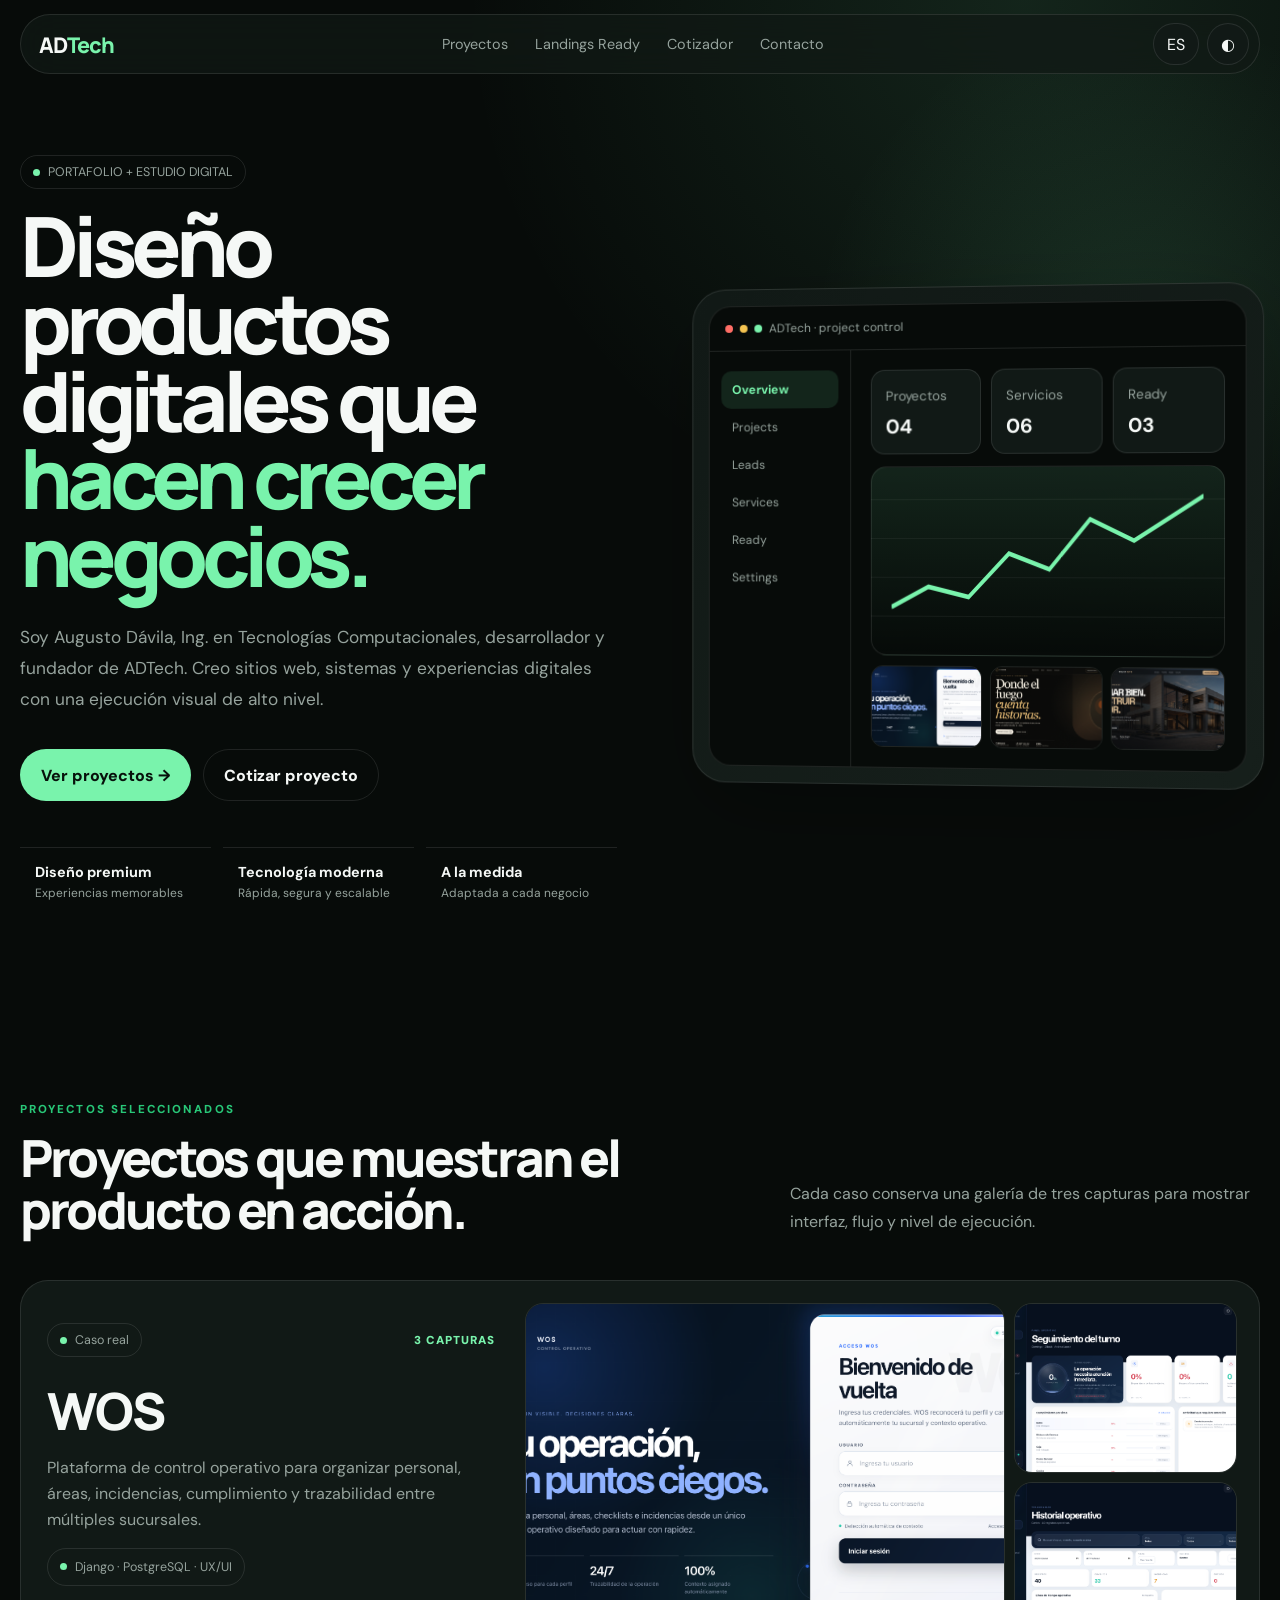
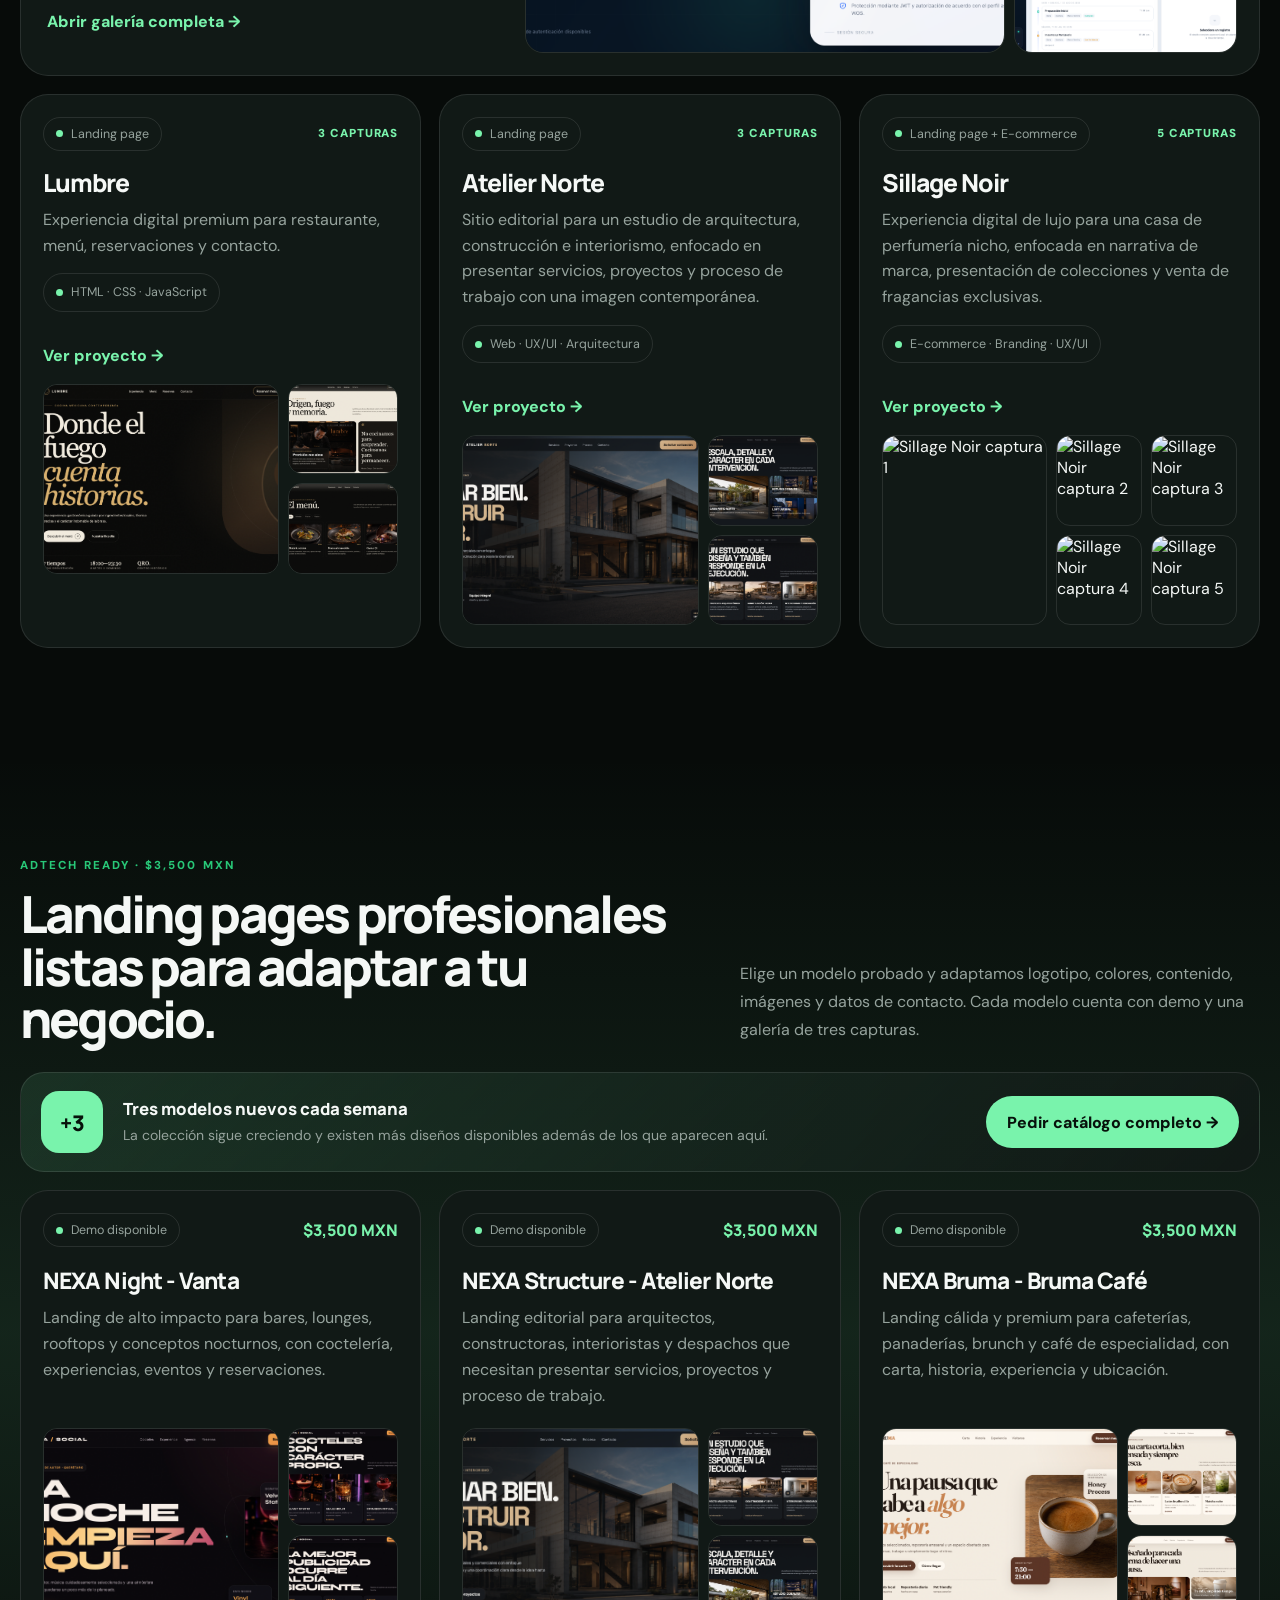
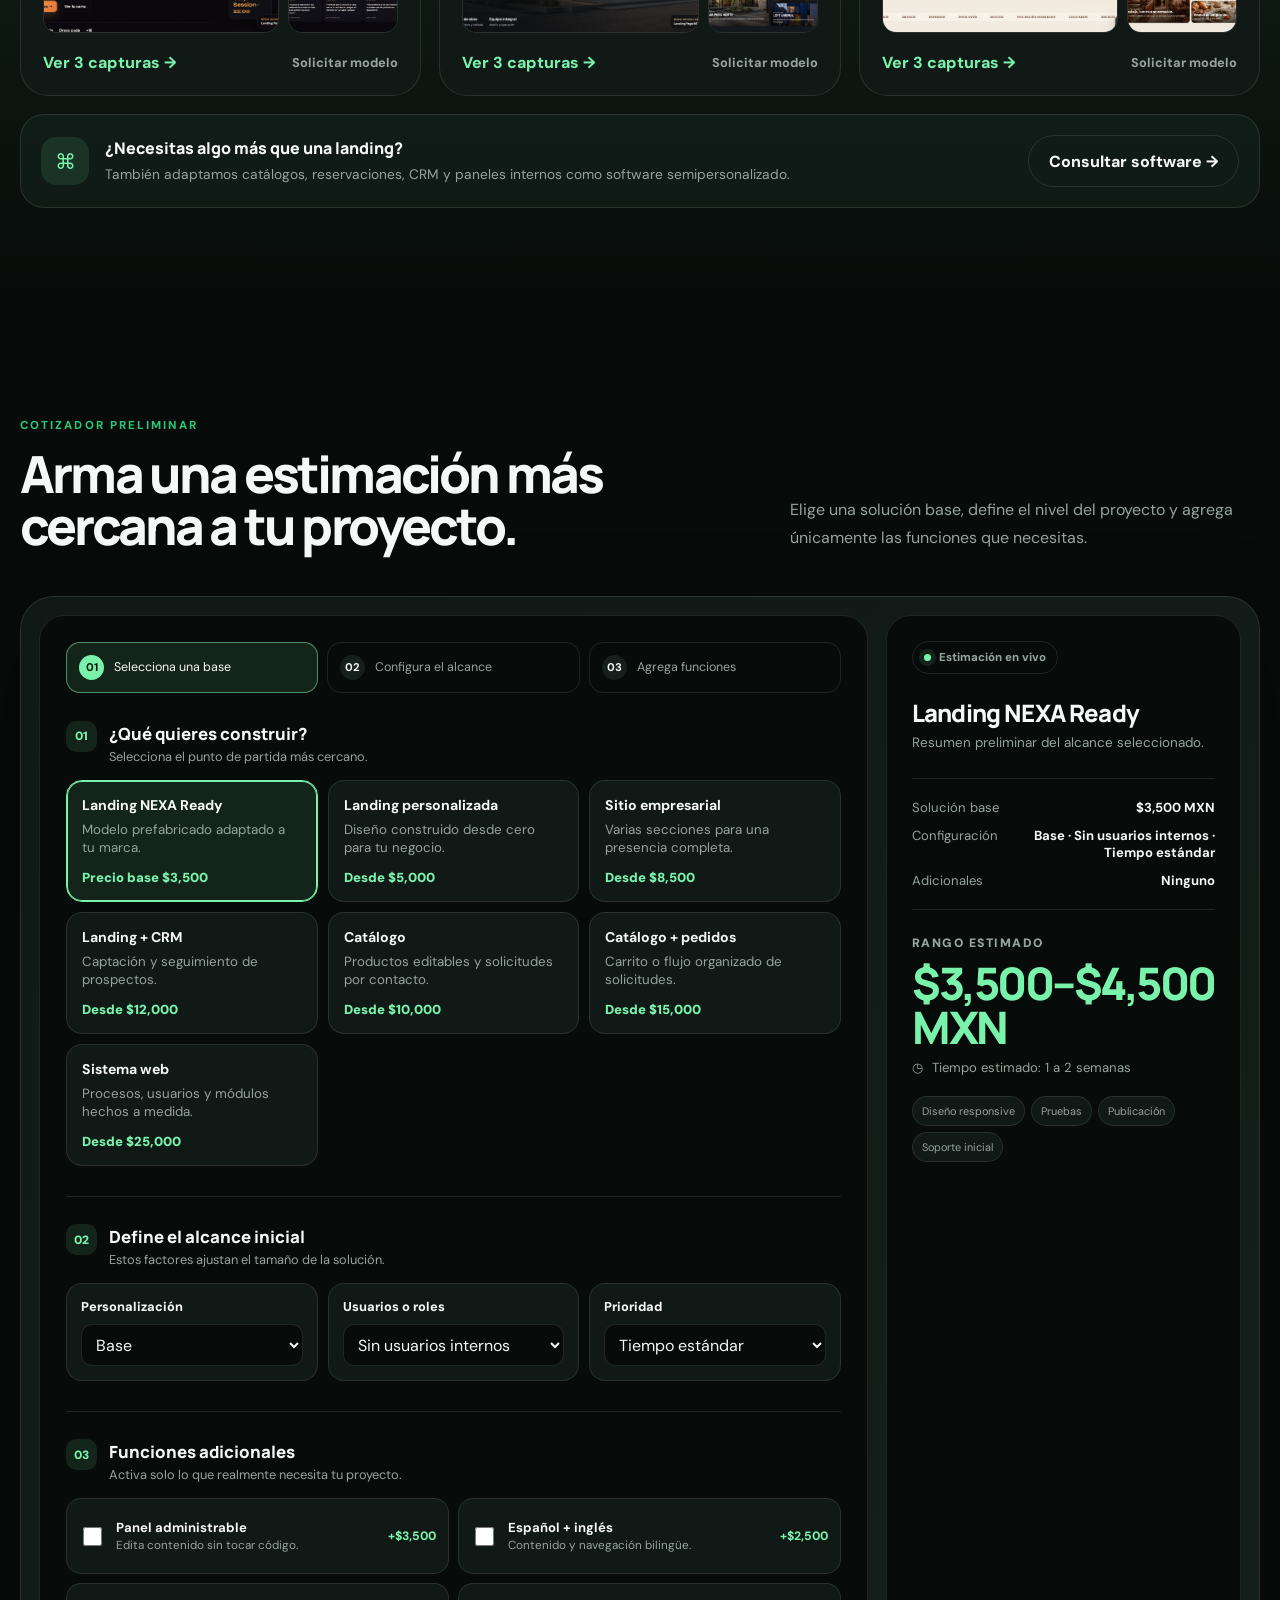
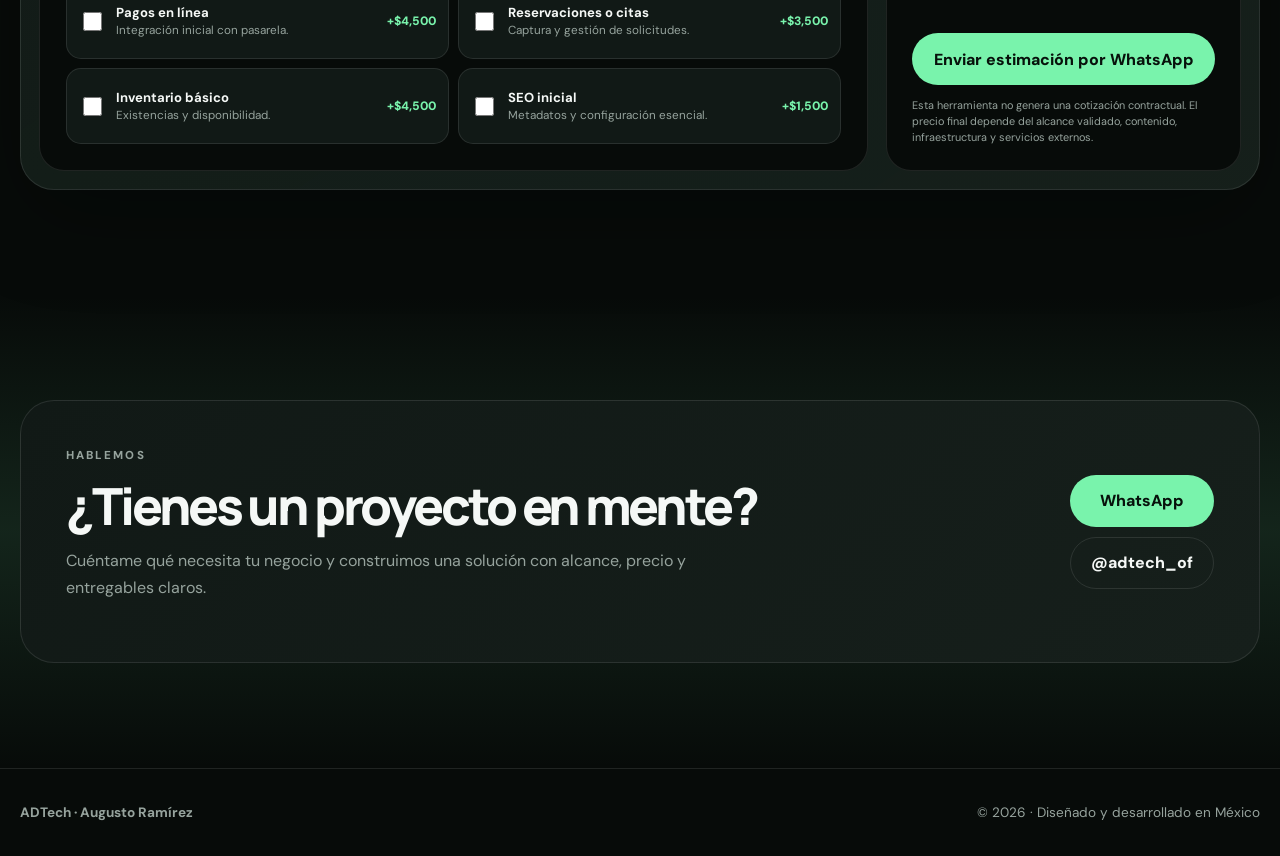
==== commit ce0238cb: "estructura del portafolio terminada" ====
--- a/index.html
+++ b/index.html
@@ -1,29 +1,27 @@
-<!DOCTYPE html><html lang="es" data-theme="dark"><head><meta charset="UTF-8"><meta name="viewport" content="width=device-width,initial-scale=1"><meta name="description" content="ADTech crea páginas web, sistemas y experiencias digitales para llevar negocios al internet.">
-<meta name="application-name" content="ADTech">
-<meta name="apple-mobile-web-app-title" content="ADTech">
-<meta name="theme-color" content="#070b09">
-<meta name="robots" content="index,follow">
-<link rel="canonical" href="https://augusto-portfolio-three.vercel.app/">
-
+<!DOCTYPE html>
+<html data-theme="dark" lang="es"><head><meta charset="utf-8"/><meta content="width=device-width,initial-scale=1" name="viewport"/><meta content="ADTech crea páginas web, sistemas y experiencias digitales para llevar negocios al internet." name="description"/>
+<meta content="ADTech" name="application-name"/>
+<meta content="ADTech" name="apple-mobile-web-app-title"/>
+<meta content="#070b09" name="theme-color"/>
+<meta content="index,follow" name="robots"/>
+<link href="https://augusto-portfolio-three.vercel.app/" rel="canonical"/>
 <title>ADTech - Lleva tu negocio al internet</title>
-
-<meta property="og:locale" content="es_MX">
-<meta property="og:type" content="website">
-<meta property="og:site_name" content="ADTech">
-<meta property="og:title" content="ADTech - Lleva tu negocio al internet">
-<meta property="og:description" content="Diseño y desarrollo de páginas web, sistemas y experiencias digitales para hacer crecer tu negocio.">
-<meta property="og:url" content="https://augusto-portfolio-three.vercel.app/">
-<meta property="og:image" content="https://augusto-portfolio-three.vercel.app/assets/og/adtech-social-preview.png">
-<meta property="og:image:secure_url" content="https://augusto-portfolio-three.vercel.app/assets/og/adtech-social-preview.png">
-<meta property="og:image:type" content="image/png">
-<meta property="og:image:width" content="1200">
-<meta property="og:image:height" content="630">
-<meta property="og:image:alt" content="ADTech - Diseño web, sistemas y experiencias digitales">
-
-<meta name="twitter:card" content="summary_large_image">
-<meta name="twitter:title" content="ADTech - Lleva tu negocio al internet">
-<meta name="twitter:description" content="Diseño y desarrollo de páginas web, sistemas y experiencias digitales para hacer crecer tu negocio.">
-<meta name="twitter:image" content="https://augusto-portfolio-three.vercel.app/assets/og/adtech-social-preview.png"><link rel="preconnect" href="https://fonts.googleapis.com"><link rel="preconnect" href="https://fonts.gstatic.com" crossorigin><link href="https://fonts.googleapis.com/css2?family=DM+Sans:wght@400;500;600;700&family=Manrope:wght@500;600;700;800&display=swap" rel="stylesheet"><style>
+<meta content="es_MX" property="og:locale"/>
+<meta content="website" property="og:type"/>
+<meta content="ADTech" property="og:site_name"/>
+<meta content="ADTech - Lleva tu negocio al internet" property="og:title"/>
+<meta content="Diseño y desarrollo de páginas web, sistemas y experiencias digitales para hacer crecer tu negocio." property="og:description"/>
+<meta content="https://augusto-portfolio-three.vercel.app/" property="og:url"/>
+<meta content="https://augusto-portfolio-three.vercel.app/assets/og/adtech-social-preview.png" property="og:image"/>
+<meta content="https://augusto-portfolio-three.vercel.app/assets/og/adtech-social-preview.png" property="og:image:secure_url"/>
+<meta content="image/png" property="og:image:type"/>
+<meta content="1200" property="og:image:width"/>
+<meta content="630" property="og:image:height"/>
+<meta content="ADTech - Diseño web, sistemas y experiencias digitales" property="og:image:alt"/>
+<meta content="summary_large_image" name="twitter:card"/>
+<meta content="ADTech - Lleva tu negocio al internet" name="twitter:title"/>
+<meta content="Diseño y desarrollo de páginas web, sistemas y experiencias digitales para hacer crecer tu negocio." name="twitter:description"/>
+<meta content="https://augusto-portfolio-three.vercel.app/assets/og/adtech-social-preview.png" name="twitter:image"/><link href="https://fonts.googleapis.com" rel="preconnect"/><link crossorigin="" href="https://fonts.gstatic.com" rel="preconnect"/><link href="https://fonts.googleapis.com/css2?family=DM+Sans:wght@400;500;600;700&amp;family=Manrope:wght@500;600;700;800&amp;display=swap" rel="stylesheet"/><style>
 :root{--bg:#070b09;--bg2:#0d1310;--panel:#111916;--panel2:#161f1b;--text:#f5f8f6;--muted:#96a39d;--line:rgba(255,255,255,.1);--accent:#79f3ac;--accent2:#28c878;--accent-soft:rgba(121,243,172,.11);--shadow:0 30px 90px rgba(0,0,0,.28);--radius:28px;--container:1240px;--display:"Manrope",sans-serif;--body:"DM Sans",sans-serif}
 html[data-theme="light"]{--bg:#f2f5f2;--bg2:#e7ece8;--panel:#fff;--panel2:#edf2ee;--text:#101713;--muted:#657069;--line:rgba(16,23,19,.12);--accent:#0eb96a;--accent2:#087e49;--accent-soft:rgba(14,185,106,.1);--shadow:0 30px 80px rgba(24,58,40,.12)}
 *{box-sizing:border-box}html{scroll-behavior:smooth;overflow-x:hidden}body{margin:0;min-width:320px;background:var(--bg);color:var(--text);font-family:var(--body);overflow-x:hidden;transition:.3s}a{color:inherit;text-decoration:none}button,input,select{font:inherit;color:inherit}button{cursor:pointer}img{display:block;max-width:100%}.container{width:min(var(--container),calc(100% - 40px));margin:auto}.section{padding:105px 0;position:relative}.eyebrow{text-transform:uppercase;letter-spacing:.18em;font-size:.72rem;font-weight:800;color:var(--accent2);margin:0 0 14px}.section-head{display:flex;justify-content:space-between;align-items:end;gap:35px;margin-bottom:44px}.section-head h2{font:800 clamp(2rem,4vw,4rem)/1.02 var(--display);letter-spacing:-.055em;margin:0;max-width:800px}.section-head>p{max-width:470px;color:var(--muted);line-height:1.75;margin:0}.pill{display:inline-flex;align-items:center;gap:8px;padding:8px 12px;border:1px solid var(--line);border-radius:999px;color:var(--muted);font-size:.78rem}.pill::before{content:"";width:7px;height:7px;border-radius:50%;background:var(--accent)}
@@ -37,35 +35,256 @@
 .contact-wrap{border:1px solid var(--line);border-radius:34px;background:linear-gradient(135deg,var(--panel),var(--panel2));padding:45px;display:grid;grid-template-columns:1fr auto;align-items:center;gap:30px}.contact-wrap h2{font:850 clamp(2.2rem,4vw,4.5rem)/1 var(--display);letter-spacing:-.06em;margin:0 0 15px}.contact-wrap p{color:var(--muted);max-width:650px;line-height:1.7}.contact-actions{display:grid;gap:10px}footer{padding:35px 0;border-top:1px solid var(--line);color:var(--muted);font-size:.85rem}.footer-row{display:flex;justify-content:space-between;gap:20px}
 .modal{position:fixed;inset:0;background:rgba(0,0,0,.82);z-index:90;display:none;place-items:center;padding:20px}.modal.open{display:grid}.modal-box{width:min(1100px,100%);max-height:92vh;overflow:auto;background:var(--panel);border:1px solid var(--line);border-radius:26px;padding:18px}.modal-head{display:flex;justify-content:space-between;align-items:center;margin-bottom:14px}.modal-head button{border:1px solid var(--line);background:var(--bg);border-radius:999px;width:42px;height:42px}.modal-main{width:100%;max-height:66vh;object-fit:contain;border-radius:18px;background:var(--bg)}.modal-thumbs{display:grid;grid-template-columns:repeat(auto-fit,minmax(130px,1fr));gap:10px;margin-top:10px}.modal-thumbs button{border:1px solid var(--line);background:none;border-radius:14px;padding:4px}.modal-thumbs img{height:100px;width:100%;object-fit:cover;border-radius:10px}
 @media(max-width:980px){.nav-links{display:none}.menu{display:inline-flex}.hero-grid,.quote-shell{grid-template-columns:1fr}.hero{min-height:auto}.project-card.featured{grid-template-columns:1fr}.project-card.featured .project-stack{height:330px}.project-card:not(.featured){grid-column:span 6}.quote-summary{position:static;min-height:0}.pricing-grid,.ready-grid{grid-template-columns:repeat(2,1fr)}.contact-wrap{grid-template-columns:1fr}.contact-actions{grid-template-columns:repeat(2,1fr)}.hero-grid{gap:45px}.dashboard{grid-template-columns:110px 1fr}}
-@media(max-width:640px){.container{width:min(100% - 24px,var(--container))}.section{padding:78px 0}.section-head{align-items:start;flex-direction:column}.hero{padding-top:120px}.hero h1{font-size:3.25rem}.hero-proof{grid-template-columns:1fr}.visual-shell{padding:8px}.dashboard{grid-template-columns:1fr}.dash-side{display:none}.metrics{grid-template-columns:1fr}.project-card.featured,.project-card:not(.featured){grid-column:1/-1}.project-card.featured .project-stack{height:260px}.project-stack{height:205px}.pricing-grid,.ready-grid,.project-choice-grid,.config-grid,.feature-grid{grid-template-columns:1fr}.quote-shell{padding:9px}.quote-builder,.quote-summary{padding:19px}.quote-progress{grid-template-columns:1fr}.quote-step:nth-child(n+2){display:none}.feature-card{grid-template-columns:auto 1fr}.feature-card em{grid-column:2}.contact-wrap{padding:25px}.contact-actions{grid-template-columns:1fr}.footer-row{flex-direction:column}.language-label{display:inline}}
+@media(max-width:640px){.container{width:min(100% - 24px,var(--container))}.section{padding:78px 0}.section-head{align-items:start;flex-direction:column}.hero{padding-top:120px}.hero h1{font-size:3.25rem}.hero-proof{grid-template-columns:1fr}.visual-shell{padding:8px}.dashboard{grid-template-columns:1fr}.dash-side{display:none}.metrics{grid-template-columns:1fr}.project-card.featured,.project-card:not(.featured){grid-column:1/-1}.project-card.featured .project-stack{height:260px}.project-stack{height:205px}.pricing-grid,.ready-grid,.project-choice-grid,.config-grid,.feature-grid{grid-template-columns:1fr}.quote-shell{padding:9px}.quote-builder,.quote-summary{padding:19px}.quote-progress{grid-template-columns:1fr}.quote-step:nth-child(n+2){display:flex}.feature-card{grid-template-columns:auto 1fr}.feature-card em{grid-column:2}.contact-wrap{padding:25px}.contact-actions{grid-template-columns:1fr}.footer-row{flex-direction:column}.language-label{display:inline}}
 
 body{background:radial-gradient(circle at 80% 0,var(--accent-soft),transparent 35rem),var(--bg)}
 header .nav{border:1px solid var(--line);background:color-mix(in srgb,var(--panel) 72%,transparent);backdrop-filter:blur(20px);border-radius:999px;padding:8px 10px 8px 18px}.hero-grid{position:relative}.hero-copy{z-index:2}.hero-visual{transform:perspective(1200px) rotateY(-4deg)}.price-card:hover,.ready-card:hover,.project-card:hover{border-color:color-mix(in srgb,var(--accent) 45%,var(--line))}.section:nth-of-type(odd){background:linear-gradient(180deg,transparent,var(--accent-soft),transparent)}
+
+.ready-consult{border:1px solid var(--line);background:linear-gradient(135deg,var(--panel),color-mix(in srgb,var(--panel2) 82%,var(--accent-soft)));border-radius:34px;padding:44px;display:grid;grid-template-columns:minmax(0,1.35fr) minmax(280px,.65fr);gap:42px;align-items:center;box-shadow:var(--shadow)}
+.ready-consult-copy h2{font:850 clamp(2.25rem,4.5vw,4.8rem)/.98 var(--display);letter-spacing:-.06em;margin:0 0 20px;max-width:850px}.ready-consult-copy>p:last-of-type{color:var(--muted);line-height:1.75;max-width:760px}.ready-tags{display:flex;flex-wrap:wrap;gap:9px;margin-top:25px}.ready-tags span{padding:9px 13px;border:1px solid var(--line);border-radius:999px;color:var(--muted);font-size:.78rem;background:color-mix(in srgb,var(--panel) 75%,transparent)}
+.ready-consult-action{border:1px solid var(--line);background:color-mix(in srgb,var(--bg) 58%,transparent);border-radius:24px;padding:25px;display:flex;flex-direction:column;align-items:flex-start}.ready-consult-action strong{font:800 1.35rem var(--display);letter-spacing:-.03em;margin:18px 0 8px}.ready-consult-action p{color:var(--muted);line-height:1.65;margin:0 0 24px}.ready-consult-action .button{width:100%}
+@media(max-width:980px){.ready-consult{grid-template-columns:1fr}.nav-links.open{display:flex;position:absolute;top:60px;right:20px;flex-direction:column;gap:6px;min-width:250px;padding:12px;border:1px solid var(--line);border-radius:18px;background:color-mix(in srgb,var(--bg) 94%,transparent);backdrop-filter:blur(18px);box-shadow:var(--shadow)}.nav-links.open a{padding:11px 12px;border-radius:11px}.nav-links.open a:hover{background:var(--accent-soft)}}
+@media(max-width:640px){.ready-consult{padding:25px;gap:25px}.ready-consult-copy h2{font-size:2.55rem}.ready-consult-action{padding:20px}}
+
+/* ADTech Ready catalog */
+.ready-heading{margin-bottom:28px}.ready-heading>p{max-width:520px}
+.ready-launchbar{display:grid;grid-template-columns:auto minmax(0,1fr) auto;gap:20px;align-items:center;border:1px solid var(--line);background:linear-gradient(135deg,var(--accent-soft),var(--panel));border-radius:24px;padding:18px 20px;margin-bottom:18px}
+.ready-launch-number{width:62px;height:62px;display:grid;place-items:center;border-radius:18px;background:var(--accent);color:#07110b;font:900 1.35rem var(--display)}
+.ready-launch-copy{display:flex;flex-direction:column;gap:5px}.ready-launch-copy strong{font:800 1.05rem var(--display)}.ready-launch-copy span{color:var(--muted);font-size:.88rem;line-height:1.55}
+.ready-model-grid{display:grid;grid-template-columns:repeat(3,minmax(0,1fr));gap:18px}
+.ready-model-card{border:1px solid var(--line);background:var(--panel);border-radius:var(--radius);padding:22px;display:flex;flex-direction:column;min-width:0;transition:.25s ease}.ready-model-card:hover{transform:translateY(-5px);border-color:color-mix(in srgb,var(--accent) 45%,var(--line));box-shadow:var(--shadow)}
+.ready-model-top{display:flex;justify-content:space-between;align-items:center;gap:12px;flex-wrap:wrap}.ready-model-top>strong{font:850 1rem var(--display);color:var(--accent)}
+.ready-model-card h3{font:800 1.42rem var(--display);letter-spacing:-.04em;margin:18px 0 9px}.ready-model-card>p{color:var(--muted);line-height:1.62;margin:0;min-height:104px}
+.ready-stack{height:205px;margin-top:19px}.ready-model-actions{display:flex;align-items:center;justify-content:space-between;gap:14px;flex-wrap:wrap;margin-top:19px}.ready-model-actions .open-gallery{margin:0}.ready-model-actions>a{font-size:.8rem;font-weight:800;color:var(--muted)}.ready-model-actions>a:hover{color:var(--text)}
+.ready-software-note{margin-top:18px;border:1px solid var(--line);border-radius:24px;background:color-mix(in srgb,var(--panel) 82%,var(--accent-soft));padding:20px;display:flex;align-items:center;justify-content:space-between;gap:24px}.ready-software-note>div{display:flex;align-items:center;gap:16px}.ready-software-note .lock{flex:0 0 auto}.ready-software-note strong{display:block;font:800 1rem var(--display);margin-bottom:5px}.ready-software-note p{color:var(--muted);line-height:1.55;margin:0;font-size:.86rem}
+@media(max-width:980px){.ready-launchbar{grid-template-columns:auto 1fr}.ready-launchbar .button{grid-column:1/-1}.ready-model-grid{grid-template-columns:repeat(2,minmax(0,1fr))}.ready-model-card:last-child{grid-column:1/-1}.ready-model-card>p{min-height:0}.ready-software-note{align-items:flex-start}.ready-software-note>div{align-items:flex-start}}
+@media(max-width:640px){.ready-launchbar{grid-template-columns:1fr;padding:18px}.ready-launch-number{width:54px;height:54px}.ready-model-grid{grid-template-columns:1fr}.ready-model-card:last-child{grid-column:auto}.ready-model-card{padding:18px}.ready-stack{height:190px}.ready-software-note{flex-direction:column}.ready-software-note .button{width:100%}}
+
 </style></head><body>
-<header id="header"><div class="container nav"><a class="brand" href="#inicio">AD<em>Tech</em></a><nav class="nav-links"><a href="#proyectos" data-es="Proyectos" data-en="Projects">Proyectos</a><a href="#servicios" data-es="Servicios" data-en="Services">Servicios</a><a href="#ready">ADTech Ready</a><a href="#cotizador" data-es="Cotizador" data-en="Estimator">Cotizador</a><a href="#contacto" data-es="Contacto" data-en="Contact">Contacto</a></nav><div class="nav-actions"><button class="tiny-btn language" aria-label="Cambiar idioma"><span class="language-label">ES</span></button><button class="tiny-btn theme" aria-label="Cambiar tema">◐</button><button class="tiny-btn menu" aria-label="Abrir menú">☰</button></div></div></header>
-
+<header id="header"><div class="container nav"><a class="brand" href="#inicio">AD<em>Tech</em></a><nav class="nav-links"><a data-en="Projects" data-es="Proyectos" href="#proyectos">Proyectos</a><a data-en="Ready landings" data-es="Landings Ready" href="#ready">Landings Ready</a><a data-en="Estimator" data-es="Cotizador" href="#cotizador">Cotizador</a><a data-en="Contact" data-es="Contacto" href="#contacto">Contacto</a></nav><div class="nav-actions"><button aria-label="Cambiar idioma" class="tiny-btn language"><span class="language-label">ES</span></button><button aria-label="Cambiar tema" class="tiny-btn theme">◐</button><button aria-label="Abrir menú" class="tiny-btn menu">☰</button></div></div></header>
 <main>
-<section class="hero" id="inicio"><div class="container hero-grid"><div class="hero-copy"><span class="pill" data-es="PORTAFOLIO + ESTUDIO DIGITAL" data-en="PORTFOLIO + DIGITAL STUDIO">PORTAFOLIO + ESTUDIO DIGITAL</span><h1 data-es="Diseño productos digitales que <span>hacen crecer negocios.</span>" data-en="I design digital products that <span>help businesses grow.</span>">Diseño productos digitales que <span>hacen crecer negocios.</span></h1><p data-es="Soy Augusto Ramírez, desarrollador y fundador de ADTech. Creo sitios web, sistemas y experiencias digitales con una ejecución visual de alto nivel." data-en="I'm Augusto Ramírez, developer and founder of ADTech. I build websites, systems and high-end digital experiences.">Soy Augusto Ramírez, desarrollador y fundador de ADTech. Creo sitios web, sistemas y experiencias digitales con una ejecución visual de alto nivel.</p><div class="hero-actions"><a class="button primary" href="#proyectos" data-es="Ver proyectos →" data-en="See projects →">Ver proyectos →</a><a class="button" href="#cotizador" data-es="Cotizar proyecto" data-en="Estimate project">Cotizar proyecto</a></div><div class="hero-proof"><div class="proof"><b data-es="Diseño premium" data-en="Premium design">Diseño premium</b><span data-es="Experiencias memorables" data-en="Memorable experiences">Experiencias memorables</span></div><div class="proof"><b data-es="Tecnología moderna" data-en="Modern technology">Tecnología moderna</b><span data-es="Rápida, segura y escalable" data-en="Fast, secure and scalable">Rápida, segura y escalable</span></div><div class="proof"><b data-es="A la medida" data-en="Tailored">A la medida</b><span data-es="Adaptada a cada negocio" data-en="Adapted to every business">Adaptada a cada negocio</span></div></div></div>
-<div class="hero-visual"><div class="visual-shell"><div class="window"><div class="window-top"><i></i><i></i><i></i><span>ADTech · project control</span></div><div class="dashboard"><aside class="dash-side"><b>Overview</b><span>Projects</span><span>Leads</span><span>Services</span><span>Ready</span><span>Settings</span></aside><div class="dash-main"><div class="metrics"><div class="metric"><small>Proyectos</small><strong>04</strong></div><div class="metric"><small>Servicios</small><strong>06</strong></div><div class="metric"><small>Ready</small><strong>SOON</strong></div></div><div class="chart"><svg viewBox="0 0 500 160" preserveAspectRatio="none"><polyline fill="none" stroke="var(--accent)" stroke-width="5" points="0,130 60,108 125,119 190,72 255,89 320,35 390,58 500,10"/></svg></div><div class="thumb-rail"><img src="assets/projects/wos/01.png" alt="WOS"><img src="assets/projects/lumbre/01.png" alt="Lumbre"><img src="assets/projects/altura/01.png" alt="Altura"></div></div></div></div></div></div></div></section>
-<section class="section" id="proyectos"><div class="container"><div class="section-head"><div><p class="eyebrow" data-es="PROYECTOS SELECCIONADOS" data-en="SELECTED PROJECTS">PROYECTOS SELECCIONADOS</p><h2 data-es="Proyectos que muestran el producto en acción." data-en="Projects that show the product in action.">Proyectos que muestran el producto en acción.</h2></div><p data-es="Cada caso conserva una galería de tres capturas para mostrar interfaz, flujo y nivel de ejecución." data-en="Each case keeps a three-image gallery to show interface, flow and execution quality.">Cada caso conserva una galería de tres capturas para mostrar interfaz, flujo y nivel de ejecución.</p></div><div class="projects-grid"><article class="project-card featured"><div class="project-info"><div class="project-top"><span class="pill">Caso real</span><span class="gallery-count">3 CAPTURAS</span></div><h3>WOS</h3><p>Plataforma de control operativo para organizar personal, áreas, incidencias, cumplimiento y trazabilidad entre múltiples sucursales.</p><p class="pill">Django · PostgreSQL · UX/UI</p><button class="open-gallery" data-project="wos" data-title="WOS">Abrir galería completa →</button></div><div class="project-stack"><img src="assets/projects/wos/01.png" alt="Panel principal de WOS"><img src="assets/projects/wos/02.png" alt="Vista operativa de WOS"><img src="assets/projects/wos/03.png" alt="Vista administrativa de WOS"></div></article><article class="project-card"><div class="project-info"><div class="project-top"><span class="pill">Concepto comercial</span><span class="gallery-count">3 CAPTURAS</span></div><h3>Lumbre</h3><p>Experiencia digital premium para restaurante, menú, reservaciones y contacto.</p><p class="pill">HTML · CSS · JavaScript</p><button class="open-gallery" data-project="lumbre" data-title="Lumbre">Ver proyecto →</button></div><div class="project-stack"><img src="assets/projects/lumbre/01.png" alt="Lumbre captura 1"><img src="assets/projects/lumbre/02.png" alt="Lumbre captura 2"><img src="assets/projects/lumbre/03.png" alt="Lumbre captura 3"></div></article><article class="project-card"><div class="project-info"><div class="project-top"><span class="pill">Concepto comercial</span><span class="gallery-count">3 CAPTURAS</span></div><h3>Altura</h3><p>Sitio inmobiliario enfocado en propiedades premium y captación de prospectos.</p><p class="pill">Web · UX · Conversión</p><button class="open-gallery" data-project="altura" data-title="Altura">Ver proyecto →</button></div><div class="project-stack"><img src="assets/projects/altura/01.png" alt="Altura captura 1"><img src="assets/projects/altura/02.png" alt="Altura captura 2"><img src="assets/projects/altura/03.png" alt="Altura captura 3"></div></article><article class="project-card"><div class="project-info"><div class="project-top"><span class="pill">Marca nicho</span><span class="gallery-count">5 CAPTURAS</span></div><h3>Sillage Noir</h3><p>Experiencia digital de lujo para una casa de perfumería nicho, enfocada en narrativa de marca, presentación de colecciones y venta de fragancias exclusivas.</p><p class="pill">E-commerce · Branding · UX/UI</p><button class="open-gallery" data-project="sillage-noir" data-title="Sillage Noir" data-count="5">Ver proyecto →</button></div><div class="project-stack five"><img src="assets/projects/sillage-noir/01.png" alt="Sillage Noir captura 1"><img src="assets/projects/sillage-noir/02.png" alt="Sillage Noir captura 2"><img src="assets/projects/sillage-noir/03.png" alt="Sillage Noir captura 3"><img src="assets/projects/sillage-noir/04.png" alt="Sillage Noir captura 4"><img src="assets/projects/sillage-noir/05.png" alt="Sillage Noir captura 5"></div></article></div></div></section>
-<section class="section" id="servicios"><div class="container"><div class="section-head"><div><p class="eyebrow">ADTECH CUSTOM</p><h2 data-es="Servicios y precios preliminares." data-en="Services and starting prices.">Servicios y precios preliminares.</h2></div><p data-es="Precios desde, sujetos al alcance final. El cotizador ayuda a dar un rango antes de revisar los requerimientos." data-en="Starting prices depend on final scope. The estimator provides a preliminary range.">Precios desde, sujetos al alcance final. El cotizador ayuda a dar un rango antes de revisar los requerimientos.</p></div><div class="pricing-grid"><article class="price-card"><span class="lock">⌁</span><h3>Landing Page Essential</h3><p>Página profesional para captar clientes, presentar tu oferta y validar una idea.</p><div class="price"><small>desde</small><strong>$5,000 MXN</strong></div></article><article class="price-card"><span class="lock">▦</span><h3>Sitio web empresarial</h3><p>Sitio corporativo con páginas internas, contenido completo y diseño responsive.</p><div class="price"><small>desde</small><strong>$8,500 MXN</strong></div></article><article class="price-card"><span class="lock">◫</span><h3>Landing + CRM personalizado</h3><p>Landing optimizada y CRM para administrar prospectos desde un solo lugar.</p><div class="price"><small>desde</small><strong>$12,000 MXN</strong></div></article><article class="price-card"><span class="lock">▤</span><h3>Catálogo administrable</h3><p>Catálogo digital con panel para gestionar productos, servicios y disponibilidad.</p><div class="price"><small>desde</small><strong>$10,000 MXN</strong></div></article><article class="price-card"><span class="lock">🛒</span><h3>Catálogo con pedidos</h3><p>Catálogo con carrito, solicitudes o administración básica de pedidos.</p><div class="price"><small>desde</small><strong>$15,000 MXN</strong></div></article><article class="price-card"><span class="lock">⌘</span><h3>Sistema web personalizado</h3><p>Plataforma creada alrededor de los procesos y objetivos reales del negocio.</p><div class="price"><small>desde</small><strong>$25,000 MXN</strong></div></article></div></div></section>
-<section class="section ready-section" id="ready"><div class="container"><div class="section-head"><div><p class="eyebrow">ADTECH READY · PRÓXIMAMENTE</p><h2 data-es="Productos semipersonalizados que iremos activando." data-en="Semi-custom products that will launch over time.">Productos semipersonalizados que iremos activando.</h2></div><p data-es="Por ahora se muestran como próximos lanzamientos. La acción será preguntar por la demo, no comprar." data-en="For now they are upcoming releases. Visitors can ask about the demo, not purchase.">Esta sección estara disponible muy pronto.</p></div><div class="ready-grid"><article class="ready-card"><span class="soon">Catálogo disponible</span><span class="lock">▣</span><h3>Landing profesional</h3><p>Explora conceptos premium listos para personalizar según el giro de tu negocio.</p><a href="ready/landing-profesional/">Consultar catálogo →</a></article><article class="ready-card"><span class="soon">Próximamente</span><span class="lock">🍴</span><h3>Restaurante Ready</h3><p>Menú, reservaciones y contacto.</p><a href="https://wa.me/528991202450?text=Hola%20Augusto,%20me%20interesa%20conocer%20cuando%20esté%20disponible%20la%20demo%20de%20Restaurante%20Ready" target="_blank">Pregunta por la demo →</a></article><article class="ready-card"><span class="soon">Próximamente</span><span class="lock">◫</span><h3>Catálogo Digital Ready</h3><p>Productos, categorías y WhatsApp.</p><a href="https://wa.me/528991202450?text=Hola%20Augusto,%20me%20interesa%20conocer%20cuando%20esté%20disponible%20la%20demo%20de%20Catálogo%20Digital%20Ready" target="_blank">Pregunta por la demo →</a></article><article class="ready-card"><span class="soon">Próximamente</span><span class="lock">⌂</span><h3>Inmobiliaria Ready</h3><p>Propiedades, filtros y prospectos.</p><a href="https://wa.me/528991202450?text=Hola%20Augusto,%20me%20interesa%20conocer%20cuando%20esté%20disponible%20la%20demo%20de%20Inmobiliaria%20Ready" target="_blank">Pregunta por la demo →</a></article><article class="ready-card"><span class="soon">Próximamente</span><span class="lock">◎</span><h3>Mini CRM Ready</h3><p>Seguimiento sencillo de clientes.</p><a href="https://wa.me/528991202450?text=Hola%20Augusto,%20me%20interesa%20conocer%20cuando%20esté%20disponible%20la%20demo%20de%20Mini%20CRM%20Ready" target="_blank">Pregunta por la demo →</a></article><article class="ready-card"><span class="soon">Próximamente</span><span class="lock">⌁</span><h3>Catálogo + CRM Ready</h3><p>Catálogo conectado con prospectos.</p><a href="https://wa.me/528991202450?text=Hola%20Augusto,%20me%20interesa%20conocer%20cuando%20esté%20disponible%20la%20demo%20de%20Catálogo%20+%20CRM%20Ready" target="_blank">Pregunta por la demo →</a></article></div></div></section>
-<section class="section" id="cotizador"><div class="container"><div class="section-head"><div><p class="eyebrow" data-es="COTIZADOR PRELIMINAR" data-en="PRELIMINARY ESTIMATOR">COTIZADOR PRELIMINAR</p><h2 data-es="Arma una estimación más cercana a tu proyecto." data-en="Build an estimate closer to your project.">Arma una estimación más cercana a tu proyecto.</h2></div><p data-es="Elige una solución base, define el nivel del proyecto y agrega únicamente las funciones que necesitas." data-en="Choose a base solution, define the project level and add only what you need.">Elige una solución base, define el nivel del proyecto y agrega únicamente las funciones que necesitas.</p></div><div class="quote-shell"><div class="quote-builder"><div class="quote-progress"><div class="quote-step active"><b>01</b><span>Selecciona una base</span></div><div class="quote-step"><b>02</b><span>Configura el alcance</span></div><div class="quote-step"><b>03</b><span>Envía la estimación</span></div></div><div class="quote-group"><div class="quote-group-title"><div><span>01</span><div><h3>¿Qué quieres construir?</h3><p>Selecciona el punto de partida más cercano.</p></div></div></div><div class="project-choice-grid"><label class="choice-card"><input type="radio" name="quoteProject" value="5000" data-name="Landing Page Essential" checked><span class="choice-surface"><strong>Landing Page</strong><small>Una página enfocada en presentar y convertir.</small><em>Desde $5,000</em></span></label><label class="choice-card"><input type="radio" name="quoteProject" value="8500" data-name="Sitio web empresarial"><span class="choice-surface"><strong>Sitio empresarial</strong><small>Varias secciones para una presencia completa.</small><em>Desde $8,500</em></span></label><label class="choice-card"><input type="radio" name="quoteProject" value="12000" data-name="Landing + CRM personalizado"><span class="choice-surface"><strong>Landing + CRM</strong><small>Captación y seguimiento de prospectos.</small><em>Desde $12,000</em></span></label><label class="choice-card"><input type="radio" name="quoteProject" value="10000" data-name="Catálogo administrable"><span class="choice-surface"><strong>Catálogo</strong><small>Productos editables y solicitudes por contacto.</small><em>Desde $10,000</em></span></label><label class="choice-card"><input type="radio" name="quoteProject" value="15000" data-name="Catálogo con pedidos"><span class="choice-surface"><strong>Catálogo + pedidos</strong><small>Carrito o flujo organizado de solicitudes.</small><em>Desde $15,000</em></span></label><label class="choice-card"><input type="radio" name="quoteProject" value="25000" data-name="Sistema web personalizado"><span class="choice-surface"><strong>Sistema web</strong><small>Procesos, usuarios y módulos hechos a medida.</small><em>Desde $25,000</em></span></label></div></div><div class="quote-group"><div class="quote-group-title"><div><span>02</span><div><h3>Define el alcance inicial</h3><p>Estos factores ajustan el tamaño de la solución.</p></div></div></div><div class="config-grid"><div class="config-field"><label for="complexity">Personalización</label><select id="complexity"><option value="0" data-label="Base">Base</option><option value="2500" data-label="Intermedia">Intermedia +$2,500</option><option value="6000" data-label="Avanzada">Avanzada +$6,000</option></select></div><div class="config-field"><label for="users">Usuarios o roles</label><select id="users"><option value="0" data-label="Sin usuarios internos">Sin usuarios internos</option><option value="2500" data-label="1 a 3 roles">1 a 3 roles +$2,500</option><option value="5500" data-label="4 a 10 roles">4 a 10 roles +$5,500</option><option value="9500" data-label="Más de 10 roles">Más de 10 +$9,500</option></select></div><div class="config-field"><label for="delivery">Prioridad</label><select id="delivery"><option value="0" data-label="Tiempo estándar">Tiempo estándar</option><option value="3000" data-label="Entrega prioritaria">Entrega prioritaria +$3,000</option></select></div></div></div><div class="quote-group"><div class="quote-group-title"><div><span>03</span><div><h3>Funciones adicionales</h3><p>Activa solo lo que realmente necesita tu proyecto.</p></div></div></div><div class="feature-grid"><label class="feature-card"><input type="checkbox" value="3500" data-feature="Panel administrable"><span><b>Panel administrable</b><small>Edita contenido sin tocar código.</small></span><em>+$3,500</em></label><label class="feature-card"><input type="checkbox" value="2500" data-feature="Sitio bilingüe"><span><b>Español + inglés</b><small>Contenido y navegación bilingüe.</small></span><em>+$2,500</em></label><label class="feature-card"><input type="checkbox" value="4500" data-feature="Pagos en línea"><span><b>Pagos en línea</b><small>Integración inicial con pasarela.</small></span><em>+$4,500</em></label><label class="feature-card"><input type="checkbox" value="3500" data-feature="Reservaciones o citas"><span><b>Reservaciones o citas</b><small>Captura y gestión de solicitudes.</small></span><em>+$3,500</em></label><label class="feature-card"><input type="checkbox" value="4500" data-feature="Inventario básico"><span><b>Inventario básico</b><small>Existencias y disponibilidad.</small></span><em>+$4,500</em></label><label class="feature-card"><input type="checkbox" value="1500" data-feature="SEO inicial"><span><b>SEO inicial</b><small>Metadatos y configuración esencial.</small></span><em>+$1,500</em></label></div></div></div><aside class="quote-summary"><span class="live-badge">Estimación en vivo</span><h3 id="selectedSolution">Landing Page Essential</h3><p>Resumen preliminar del alcance seleccionado.</p><div class="quote-breakdown"><div><span>Solución base</span><strong id="basePrice">$5,000 MXN</strong></div><div><span>Configuración</span><strong id="configSummary">Base</strong></div><div><span>Adicionales</span><strong id="extrasSummary">Ninguno</strong></div></div><span class="result-label">Rango estimado</span><strong class="result-price" id="estimate">$5,000–$6,000 MXN</strong><div class="timeline-row"><span>◷</span><span id="timeline">Tiempo estimado: 1 a 2 semanas</span></div><div class="summary-includes"><span>Diseño responsive</span><span>Pruebas</span><span>Publicación</span><span>Soporte inicial</span></div><a id="quoteWhatsapp" class="button primary" href="#" target="_blank" rel="noopener">Enviar estimación por WhatsApp</a><small class="quote-note">Esta herramienta no genera una cotización contractual. El precio final depende del alcance validado, contenido, infraestructura y servicios externos.</small></aside></div></div></section>
-<section class="section" id="contacto"><div class="container"><div class="contact-wrap"><div><p class="eyebrow">HABLEMOS</p><h2 data-es="¿Tienes un proyecto en mente?" data-en="Have a project in mind?">¿Tienes un proyecto en mente?</h2><p data-es="Cuéntame qué necesita tu negocio y construimos una solución con alcance, precio y entregables claros." data-en="Tell me what your business needs and we'll define a clear scope, price and deliverables.">Cuéntame qué necesita tu negocio y construimos una solución con alcance, precio y entregables claros.</p></div><div class="contact-actions"><a class="button primary" href="https://wa.me/528991202450" target="_blank">WhatsApp</a><a class="button" href="https://instagram.com/adtech_of" target="_blank">@adtech_of</a></div></div></div></section></main>
+<section class="hero" id="inicio"><div class="container hero-grid"><div class="hero-copy"><span class="pill" data-en="PORTFOLIO + DIGITAL STUDIO" data-es="PORTAFOLIO + ESTUDIO DIGITAL">PORTAFOLIO + ESTUDIO DIGITAL</span><h1 data-en="I design digital products that &lt;span&gt;help businesses grow.&lt;/span&gt;" data-es="Diseño productos digitales que &lt;span&gt;hacen crecer negocios.&lt;/span&gt;">Diseño productos digitales que <span>hacen crecer negocios.</span></h1><p data-en="I'm Augusto Ramírez, developer and founder of ADTech. I build websites, systems and high-end digital experiences." data-es="Soy Augusto Dávila, Ing en desarrollo de software y de sistemas, desarrollador y fundador de ADTech. Creo sitios web, sistemas y experiencias digitales con una ejecución visual de alto nivel.">Soy Augusto Dávila, Ing. en Tecnologías Computacionales, desarrollador y fundador de ADTech. Creo sitios web, sistemas y experiencias digitales con una ejecución visual de alto nivel.</p><div class="hero-actions"><a class="button primary" data-en="See projects →" data-es="Ver proyectos →" href="#proyectos">Ver proyectos →</a><a class="button" data-en="Estimate project" data-es="Cotizar proyecto" href="#cotizador">Cotizar proyecto</a></div><div class="hero-proof"><div class="proof"><b data-en="Premium design" data-es="Diseño premium">Diseño premium</b><span data-en="Memorable experiences" data-es="Experiencias memorables">Experiencias memorables</span></div><div class="proof"><b data-en="Modern technology" data-es="Tecnología moderna">Tecnología moderna</b><span data-en="Fast, secure and scalable" data-es="Rápida, segura y escalable">Rápida, segura y escalable</span></div><div class="proof"><b data-en="Tailored" data-es="A la medida">A la medida</b><span data-en="Adapted to every business" data-es="Adaptada a cada negocio">Adaptada a cada negocio</span></div></div></div>
+<div class="hero-visual"><div class="visual-shell"><div class="window"><div class="window-top"><i></i><i></i><i></i><span>ADTech · project control</span></div><div class="dashboard"><aside class="dash-side"><b>Overview</b><span>Projects</span><span>Leads</span><span>Services</span><span>Ready</span><span>Settings</span></aside><div class="dash-main"><div class="metrics"><div class="metric"><small>Proyectos</small><strong>04</strong></div><div class="metric"><small>Servicios</small><strong>06</strong></div><div class="metric"><small>Ready</small><strong>03</strong></div></div><div class="chart"><svg preserveaspectratio="none" viewbox="0 0 500 160"><polyline fill="none" points="0,130 60,108 125,119 190,72 255,89 320,35 390,58 500,10" stroke="var(--accent)" stroke-width="5"></polyline></svg></div><div class="thumb-rail"><img alt="WOS" src="assets/projects/wos/01.png"/><img alt="Lumbre" src="assets/projects/lumbre/01.png"/><img alt="Atelier Norte" src="assets/projects/atelier/01.png"/></div></div></div></div></div></div></div></section>
+<section class="section" id="proyectos"><div class="container"><div class="section-head"><div><p class="eyebrow" data-en="SELECTED PROJECTS" data-es="PROYECTOS SELECCIONADOS">PROYECTOS SELECCIONADOS</p><h2 data-en="Projects that show the product in action." data-es="Proyectos que muestran el producto en acción.">Proyectos que muestran el producto en acción.</h2></div><p data-en="Each case keeps a three-image gallery to show interface, flow and execution quality." data-es="Cada caso conserva una galería de tres capturas para mostrar interfaz, flujo y nivel de ejecución.">Cada caso conserva una galería de tres capturas para mostrar interfaz, flujo y nivel de ejecución.</p></div><div class="projects-grid"><article class="project-card featured"><div class="project-info"><div class="project-top"><span class="pill">Caso real</span><span class="gallery-count">3 CAPTURAS</span></div><h3>WOS</h3><p>Plataforma de control operativo para organizar personal, áreas, incidencias, cumplimiento y trazabilidad entre múltiples sucursales.</p><p class="pill">Django · PostgreSQL · UX/UI</p><button class="open-gallery" data-project="wos" data-title="WOS">Abrir galería completa →</button></div><div class="project-stack"><img alt="Panel principal de WOS" src="assets/projects/wos/01.png"/><img alt="Vista operativa de WOS" src="assets/projects/wos/02.png"/><img alt="Vista administrativa de WOS" src="assets/projects/wos/03.png"/></div></article><article class="project-card"><div class="project-info"><div class="project-top"><span class="pill">Landing page</span><span class="gallery-count">3 CAPTURAS</span></div><h3>Lumbre</h3><p>Experiencia digital premium para restaurante, menú, reservaciones y contacto.</p><p class="pill">HTML · CSS · JavaScript</p><button class="open-gallery" data-project="lumbre" data-title="Lumbre">Ver proyecto →</button></div><div class="project-stack"><img alt="Lumbre captura 1" src="assets/projects/lumbre/01.png"/><img alt="Lumbre captura 2" src="assets/projects/lumbre/02.png"/><img alt="Lumbre captura 3" src="assets/projects/lumbre/03.png"/></div></article><article class="project-card"><div class="project-info"><div class="project-top"><span class="pill">Landing page</span><span class="gallery-count">3 CAPTURAS</span></div><h3>Atelier Norte</h3><p>Sitio editorial para un estudio de arquitectura, construcción e interiorismo, enfocado en presentar servicios, proyectos y proceso de trabajo con una imagen contemporánea.</p><p class="pill">Web · UX/UI · Arquitectura</p><button class="open-gallery" data-project="atelier" data-title="Atelier Norte">Ver proyecto →</button></div><div class="project-stack"><img alt="Atelier Norte captura 1" src="assets/projects/atelier/01.png"/><img alt="Atelier Norte captura 2" src="assets/projects/atelier/02.png"/><img alt="Atelier Norte captura 3" src="assets/projects/atelier/03.png"/></div></article><article class="project-card"><div class="project-info"><div class="project-top"><span class="pill">Landing page + E-commerce</span><span class="gallery-count">5 CAPTURAS</span></div><h3>Sillage Noir</h3><p>Experiencia digital de lujo para una casa de perfumería nicho, enfocada en narrativa de marca, presentación de colecciones y venta de fragancias exclusivas.</p><p class="pill">E-commerce · Branding · UX/UI</p><button class="open-gallery" data-count="5" data-project="sillage-noir" data-title="Sillage Noir">Ver proyecto →</button></div><div class="project-stack five"><img alt="Sillage Noir captura 1" src="assets/projects/sillage-noir/01.png"/><img alt="Sillage Noir captura 2" src="assets/projects/sillage-noir/02.png"/><img alt="Sillage Noir captura 3" src="assets/projects/sillage-noir/03.png"/><img alt="Sillage Noir captura 4" src="assets/projects/sillage-noir/04.png"/><img alt="Sillage Noir captura 5" src="assets/projects/sillage-noir/05.png"/></div></article></div></div></section>
+
+<section class="section ready-section" id="ready">
+<div class="container">
+<div class="section-head ready-heading">
+<div>
+<p class="eyebrow" data-en="ADTECH READY · $3,500 MXN" data-es="ADTECH READY · $3,500 MXN">ADTECH READY · $3,500 MXN</p>
+<h2 data-en="Professional landing pages ready to adapt to your business." data-es="Landing pages profesionales listas para adaptar a tu negocio.">Landing pages profesionales listas para adaptar a tu negocio.</h2>
+</div>
+<p data-en="Choose a proven model and we adapt its logo, colors, content, images and contact details. Every model includes a navigable demo and a three-screenshot gallery." data-es="Elige un modelo probado y adaptamos logotipo, colores, contenido, imágenes y datos de contacto. Cada modelo cuenta con demo y una galería de tres capturas.">Elige un modelo probado y adaptamos logotipo, colores, contenido, imágenes y datos de contacto. Cada modelo cuenta con demo y una galería de tres capturas.</p>
+</div>
+
+<div class="ready-launchbar">
+<div class="ready-launch-number">+3</div>
+<div class="ready-launch-copy">
+<strong data-en="Three new models every week" data-es="Tres modelos nuevos cada semana">Tres modelos nuevos cada semana</strong>
+<span data-en="The collection keeps growing and there are more designs available than the ones shown here." data-es="La colección sigue creciendo y existen más diseños disponibles además de los que aparecen aquí.">La colección sigue creciendo y existen más diseños disponibles además de los que aparecen aquí.</span>
+</div>
+<a class="button primary" data-en="Request full catalog →" data-es="Pedir catálogo completo →" href="https://wa.me/528991202450?text=Hola%20Augusto%2C%20quiero%20conocer%20el%20cat%C3%A1logo%20completo%20de%20landing%20pages%20prefabricadas%20ADTech%20Ready%20de%20%243%2C500%20MXN" rel="noopener" target="_blank">Pedir catálogo completo →</a>
+</div>
+
+<div class="ready-model-grid">
+<article class="ready-model-card">
+<div class="ready-model-top"><span class="pill" data-en="Demo available" data-es="Demo disponible">Demo disponible</span><strong>$3,500 MXN</strong></div>
+<h3>NEXA Night - Vanta</h3>
+<p data-en="A high-impact landing page for bars, lounges, rooftops and nightlife concepts, with cocktails, experiences, events and reservations." data-es="Landing de alto impacto para bares, lounges, rooftops y conceptos nocturnos, con coctelería, experiencias, eventos y reservaciones.">Landing de alto impacto para bares, lounges, rooftops y conceptos nocturnos, con coctelería, experiencias, eventos y reservaciones.</p>
+<div class="project-stack ready-stack"><img alt="NEXA Night - Vanta captura 1" src="assets/ready/nexa-night/01.png" onerror="this.onerror=null;this.src='assets/ready/fallback.png'"/><img alt="NEXA Night - Vanta captura 2" src="assets/ready/nexa-night/02.png" onerror="this.onerror=null;this.src='assets/ready/fallback.png'"/><img alt="NEXA Night - Vanta captura 3" src="assets/ready/nexa-night/03.png" onerror="this.onerror=null;this.src='assets/ready/fallback.png'"/></div>
+<div class="ready-model-actions"><button class="open-gallery" data-en="View 3 screenshots →" data-es="Ver 3 capturas →" data-folder="assets/ready/nexa-night" data-project="nexa-night" data-title="NEXA Night - Vanta">Ver 3 capturas →</button><a data-en="Request model" data-es="Solicitar modelo" href="https://wa.me/528991202450?text=Hola%20Augusto%2C%20me%20interesa%20la%20landing%20NEXA%20Night%20-%20Vanta%20por%20%243%2C500%20MXN" rel="noopener" target="_blank">Solicitar modelo</a></div>
+</article>
+
+<article class="ready-model-card">
+<div class="ready-model-top"><span class="pill" data-en="Demo available" data-es="Demo disponible">Demo disponible</span><strong>$3,500 MXN</strong></div>
+<h3>NEXA Structure - Atelier Norte</h3>
+<p data-en="An editorial landing page for architects, builders, interior designers and studios that need to present services, projects and work process." data-es="Landing editorial para arquitectos, constructoras, interioristas y despachos que necesitan presentar servicios, proyectos y proceso de trabajo.">Landing editorial para arquitectos, constructoras, interioristas y despachos que necesitan presentar servicios, proyectos y proceso de trabajo.</p>
+<div class="project-stack ready-stack"><img alt="NEXA Structure - Atelier Norte captura 1" src="assets/ready/nexa-structure/01.png" onerror="this.onerror=null;this.src='assets/ready/fallback.png'"/><img alt="NEXA Structure - Atelier Norte captura 2" src="assets/ready/nexa-structure/02.png" onerror="this.onerror=null;this.src='assets/ready/fallback.png'"/><img alt="NEXA Structure - Atelier Norte captura 3" src="assets/ready/nexa-structure/03.png" onerror="this.onerror=null;this.src='assets/ready/fallback.png'"/></div>
+<div class="ready-model-actions"><button class="open-gallery" data-en="View 3 screenshots →" data-es="Ver 3 capturas →" data-folder="assets/ready/nexa-structure" data-project="nexa-structure" data-title="NEXA Structure - Atelier Norte">Ver 3 capturas →</button><a data-en="Request model" data-es="Solicitar modelo" href="https://wa.me/528991202450?text=Hola%20Augusto%2C%20me%20interesa%20la%20landing%20NEXA%20Structure%20-%20Atelier%20Norte%20por%20%243%2C500%20MXN" rel="noopener" target="_blank">Solicitar modelo</a></div>
+</article>
+
+<article class="ready-model-card">
+<div class="ready-model-top"><span class="pill" data-en="Demo available" data-es="Demo disponible">Demo disponible</span><strong>$3,500 MXN</strong></div>
+<h3>NEXA Bruma - Bruma Café</h3>
+<p data-en="A warm and premium landing page for coffee shops, bakeries, brunch concepts and specialty coffee businesses, with menu, story, experience and location." data-es="Landing cálida y premium para cafeterías, panaderías, brunch y café de especialidad, con carta, historia, experiencia y ubicación.">Landing cálida y premium para cafeterías, panaderías, brunch y café de especialidad, con carta, historia, experiencia y ubicación.</p>
+<div class="project-stack ready-stack"><img alt="NEXA Bruma - Bruma Café captura 1" src="assets/ready/nexa-bruma/01.png" onerror="this.onerror=null;this.src='assets/ready/fallback.png'"/><img alt="NEXA Bruma - Bruma Café captura 2" src="assets/ready/nexa-bruma/02.png" onerror="this.onerror=null;this.src='assets/ready/fallback.png'"/><img alt="NEXA Bruma - Bruma Café captura 3" src="assets/ready/nexa-bruma/03.png" onerror="this.onerror=null;this.src='assets/ready/fallback.png'"/></div>
+<div class="ready-model-actions"><button class="open-gallery" data-en="View 3 screenshots →" data-es="Ver 3 capturas →" data-folder="assets/ready/nexa-bruma" data-project="nexa-bruma" data-title="NEXA Bruma - Bruma Café">Ver 3 capturas →</button><a data-en="Request model" data-es="Solicitar modelo" href="https://wa.me/528991202450?text=Hola%20Augusto%2C%20me%20interesa%20la%20landing%20NEXA%20Bruma%20-%20Bruma%20Caf%C3%A9%20por%20%243%2C500%20MXN" rel="noopener" target="_blank">Solicitar modelo</a></div>
+</article>
+</div>
+
+<div class="ready-software-note">
+<div><span class="lock" aria-hidden="true">⌘</span><div><strong data-en="Need more than a landing page?" data-es="¿Necesitas algo más que una landing?">¿Necesitas algo más que una landing?</strong><p data-en="We also adapt catalogs, reservation flows, CRM and internal panels as semi-custom software." data-es="También adaptamos catálogos, reservaciones, CRM y paneles internos como software semipersonalizado.">También adaptamos catálogos, reservaciones, CRM y paneles internos como software semipersonalizado.</p></div></div>
+<a class="button" data-en="Ask about software →" data-es="Consultar software →" href="https://wa.me/528991202450?text=Hola%20Augusto%2C%20quiero%20consultar%20una%20opci%C3%B3n%20de%20software%20semipersonalizado%20para%20mi%20negocio" rel="noopener" target="_blank">Consultar software →</a>
+</div>
+</div>
+</section>
+
+<section class="section" id="cotizador"><div class="container"><div class="section-head"><div><p class="eyebrow" data-en="PRELIMINARY ESTIMATOR" data-es="COTIZADOR PRELIMINAR">COTIZADOR PRELIMINAR</p><h2 data-en="Build an estimate closer to your project." data-es="Arma una estimación más cercana a tu proyecto.">Arma una estimación más cercana a tu proyecto.</h2></div><p data-en="Choose a base solution, define the project level and add only what you need." data-es="Elige una solución base, define el nivel del proyecto y agrega únicamente las funciones que necesitas.">Elige una solución base, define el nivel del proyecto y agrega únicamente las funciones que necesitas.</p></div><div class="quote-shell"><div class="quote-builder"><div class="quote-progress"><div class="quote-step active"><b>01</b><span>Selecciona una base</span></div><div class="quote-step"><b>02</b><span>Configura el alcance</span></div><div class="quote-step"><b>03</b><span>Agrega funciones</span></div></div><div class="quote-group"><div class="quote-group-title"><div><span>01</span><div><h3>¿Qué quieres construir?</h3><p>Selecciona el punto de partida más cercano.</p></div></div></div><div class="project-choice-grid"><label class="choice-card"><input checked="" data-name="Landing NEXA Ready" name="quoteProject" type="radio" value="3500"/><span class="choice-surface"><strong>Landing NEXA Ready</strong><small>Modelo prefabricado adaptado a tu marca.</small><em>Precio base $3,500</em></span></label><label class="choice-card"><input data-name="Landing personalizada" name="quoteProject" type="radio" value="5000"/><span class="choice-surface"><strong>Landing personalizada</strong><small>Diseño construido desde cero para tu negocio.</small><em>Desde $5,000</em></span></label><label class="choice-card"><input data-name="Sitio web empresarial" name="quoteProject" type="radio" value="8500"/><span class="choice-surface"><strong>Sitio empresarial</strong><small>Varias secciones para una presencia completa.</small><em>Desde $8,500</em></span></label><label class="choice-card"><input data-name="Landing + CRM personalizado" name="quoteProject" type="radio" value="12000"/><span class="choice-surface"><strong>Landing + CRM</strong><small>Captación y seguimiento de prospectos.</small><em>Desde $12,000</em></span></label><label class="choice-card"><input data-name="Catálogo administrable" name="quoteProject" type="radio" value="10000"/><span class="choice-surface"><strong>Catálogo</strong><small>Productos editables y solicitudes por contacto.</small><em>Desde $10,000</em></span></label><label class="choice-card"><input data-name="Catálogo con pedidos" name="quoteProject" type="radio" value="15000"/><span class="choice-surface"><strong>Catálogo + pedidos</strong><small>Carrito o flujo organizado de solicitudes.</small><em>Desde $15,000</em></span></label><label class="choice-card"><input data-name="Sistema web personalizado" name="quoteProject" type="radio" value="25000"/><span class="choice-surface"><strong>Sistema web</strong><small>Procesos, usuarios y módulos hechos a medida.</small><em>Desde $25,000</em></span></label></div></div><div class="quote-group"><div class="quote-group-title"><div><span>02</span><div><h3>Define el alcance inicial</h3><p>Estos factores ajustan el tamaño de la solución.</p></div></div></div><div class="config-grid"><div class="config-field"><label for="complexity">Personalización</label><select id="complexity"><option data-label="Base" value="0">Base</option><option data-label="Intermedia" value="2500">Intermedia +$2,500</option><option data-label="Avanzada" value="6000">Avanzada +$6,000</option></select></div><div class="config-field"><label for="users">Usuarios o roles</label><select id="users"><option data-label="Sin usuarios internos" value="0">Sin usuarios internos</option><option data-label="1 a 3 roles" value="2500">1 a 3 roles +$2,500</option><option data-label="4 a 10 roles" value="5500">4 a 10 roles +$5,500</option><option data-label="Más de 10 roles" value="9500">Más de 10 +$9,500</option></select></div><div class="config-field"><label for="delivery">Prioridad</label><select id="delivery"><option data-label="Tiempo estándar" value="0">Tiempo estándar</option><option data-label="Entrega prioritaria" value="3000">Entrega prioritaria +$3,000</option></select></div></div></div><div class="quote-group"><div class="quote-group-title"><div><span>03</span><div><h3>Funciones adicionales</h3><p>Activa solo lo que realmente necesita tu proyecto.</p></div></div></div><div class="feature-grid"><label class="feature-card"><input data-feature="Panel administrable" type="checkbox" value="3500"/><span><b>Panel administrable</b><small>Edita contenido sin tocar código.</small></span><em>+$3,500</em></label><label class="feature-card"><input data-feature="Sitio bilingüe" type="checkbox" value="2500"/><span><b>Español + inglés</b><small>Contenido y navegación bilingüe.</small></span><em>+$2,500</em></label><label class="feature-card"><input data-feature="Pagos en línea" type="checkbox" value="4500"/><span><b>Pagos en línea</b><small>Integración inicial con pasarela.</small></span><em>+$4,500</em></label><label class="feature-card"><input data-feature="Reservaciones o citas" type="checkbox" value="3500"/><span><b>Reservaciones o citas</b><small>Captura y gestión de solicitudes.</small></span><em>+$3,500</em></label><label class="feature-card"><input data-feature="Inventario básico" type="checkbox" value="4500"/><span><b>Inventario básico</b><small>Existencias y disponibilidad.</small></span><em>+$4,500</em></label><label class="feature-card"><input data-feature="SEO inicial" type="checkbox" value="1500"/><span><b>SEO inicial</b><small>Metadatos y configuración esencial.</small></span><em>+$1,500</em></label></div></div></div><aside class="quote-summary"><span class="live-badge">Estimación en vivo</span><h3 id="selectedSolution">Landing NEXA Ready</h3><p>Resumen preliminar del alcance seleccionado.</p><div class="quote-breakdown"><div><span>Solución base</span><strong id="basePrice">$3,500 MXN</strong></div><div><span>Configuración</span><strong id="configSummary">Base</strong></div><div><span>Adicionales</span><strong id="extrasSummary">Ninguno</strong></div></div><span class="result-label">Rango estimado</span><strong class="result-price" id="estimate">$3,500–$4,500 MXN</strong><div class="timeline-row"><span>◷</span><span id="timeline">Tiempo estimado: 1 a 2 semanas</span></div><div class="summary-includes"><span>Diseño responsive</span><span>Pruebas</span><span>Publicación</span><span>Soporte inicial</span></div><a class="button primary" href="#" id="quoteWhatsapp" rel="noopener" target="_blank">Enviar estimación por WhatsApp</a><small class="quote-note">Esta herramienta no genera una cotización contractual. El precio final depende del alcance validado, contenido, infraestructura y servicios externos.</small></aside></div></div></section><section class="section" id="contacto"><div class="container"><div class="contact-wrap"><div><p class="eyebrow">HABLEMOS</p><h2 data-en="Have a project in mind?" data-es="¿Tienes un proyecto en mente?">¿Tienes un proyecto en mente?</h2><p data-en="Tell me what your business needs and we'll define a clear scope, price and deliverables." data-es="Cuéntame qué necesita tu negocio y construimos una solución con alcance, precio y entregables claros.">Cuéntame qué necesita tu negocio y construimos una solución con alcance, precio y entregables claros.</p></div><div class="contact-actions"><a class="button primary" href="https://wa.me/528991202450" target="_blank">WhatsApp</a><a class="button" href="https://instagram.com/adtech_of" target="_blank">@adtech_of</a></div></div></div></section></main>
 <footer><div class="container footer-row"><strong>ADTech · Augusto Ramírez</strong><span>© 2026 · Diseñado y desarrollado en México</span></div></footer>
-<div class="modal" id="galleryModal" aria-hidden="true"><div class="modal-box"><div class="modal-head"><div><p class="eyebrow">GALERÍA DEL PROYECTO</p><h2 id="modalTitle" style="margin:0"></h2></div><button id="closeModal" aria-label="Cerrar">×</button></div><img id="modalMain" class="modal-main" src="" alt="Captura principal"><div class="modal-thumbs" id="modalThumbs"></div></div></div>
+<div aria-hidden="true" class="modal" id="galleryModal"><div class="modal-box"><div class="modal-head"><div><p class="eyebrow">GALERÍA DEL PROYECTO</p><h2 id="modalTitle" style="margin:0"></h2></div><button aria-label="Cerrar" id="closeModal">×</button></div><img alt="Captura principal" class="modal-main" id="modalMain" src=""/><div class="modal-thumbs" id="modalThumbs"></div></div></div>
 <script>
-const root=document.documentElement, header=document.getElementById('header');
-addEventListener('scroll',()=>header.classList.toggle('scrolled',scrollY>20));
-document.querySelector('.theme').addEventListener('click',()=>root.dataset.theme=root.dataset.theme==='dark'?'light':'dark');
-let lang='es';document.querySelector('.language').addEventListener('click',()=>{lang=lang==='es'?'en':'es';document.querySelector('.language-label').textContent=lang.toUpperCase();document.querySelectorAll('[data-es]').forEach(el=>{const value=el.dataset[lang]; if(value!==undefined) el.innerHTML=value;});updateQuote();});
-const projectChoices=[...document.querySelectorAll('input[name="quoteProject"]')],complexity=document.getElementById('complexity'),users=document.getElementById('users'),delivery=document.getElementById('delivery'),featureInputs=[...document.querySelectorAll('.feature-card input')],estimate=document.getElementById('estimate'),timeline=document.getElementById('timeline'),quoteWhatsapp=document.getElementById('quoteWhatsapp'),selectedSolution=document.getElementById('selectedSolution'),basePrice=document.getElementById('basePrice'),configSummary=document.getElementById('configSummary'),extrasSummary=document.getElementById('extrasSummary');
-function money(n){return new Intl.NumberFormat('es-MX').format(n)}
-function roundUp(n,step=500){return Math.ceil(n/step)*step}
-function selectedOptionLabel(select){return select.options[select.selectedIndex].dataset.label||select.options[select.selectedIndex].text}
-function updateQuote(){const project=projectChoices.find(input=>input.checked)||projectChoices[0];const base=Number(project.value);const configTotal=Number(complexity.value)+Number(users.value)+Number(delivery.value);const selectedFeatures=featureInputs.filter(input=>input.checked);const extrasTotal=selectedFeatures.reduce((sum,input)=>sum+Number(input.value),0);const minimum=roundUp(base+configTotal+extrasTotal);const maximum=roundUp(minimum*1.18);const featureNames=selectedFeatures.map(input=>input.dataset.feature);selectedSolution.textContent=project.dataset.name;basePrice.textContent=`$${money(base)} MXN`;configSummary.textContent=[selectedOptionLabel(complexity),selectedOptionLabel(users),selectedOptionLabel(delivery)].filter(Boolean).join(' · ');extrasSummary.textContent=featureNames.length?`${featureNames.length} seleccionada${featureNames.length>1?'s':''}`:'Ninguno';estimate.textContent=`$${money(minimum)}–$${money(maximum)} MXN`;let weeks=minimum<9000?'1 a 2 semanas':minimum<17000?'2 a 4 semanas':minimum<28000?'4 a 7 semanas':'6 a 10 semanas';if(Number(delivery.value)>0)weeks=minimum<17000?'1 a 3 semanas':'3 a 6 semanas';timeline.textContent=(lang==='es'?'Tiempo estimado: ':'Estimated delivery: ')+weeks;const lines=[`Hola Augusto, usé el cotizador de ADTech.`,`Proyecto: ${project.dataset.name}.`,`Rango estimado: $${money(minimum)}–$${money(maximum)} MXN.`,`Configuración: ${configSummary.textContent}.`,featureNames.length?`Funciones: ${featureNames.join(', ')}.`:'',`Me gustaría revisar el alcance y recibir una cotización formal.`].filter(Boolean);quoteWhatsapp.href='https://wa.me/528991202450?text='+encodeURIComponent(lines.join('\n'))}
-document.querySelectorAll('#cotizador input,#cotizador select').forEach(el=>el.addEventListener('change',updateQuote));updateQuote();
-const modal=document.getElementById('galleryModal'),modalMain=document.getElementById('modalMain'),modalThumbs=document.getElementById('modalThumbs'),modalTitle=document.getElementById('modalTitle');
-document.querySelectorAll('.open-gallery').forEach(btn=>btn.addEventListener('click',()=>{let slug=btn.dataset.project,title=btn.dataset.title,count=Number(btn.dataset.count||3);modalTitle.textContent=title;modalThumbs.innerHTML='';Array.from({length:count},(_,i)=>i+1).forEach((n,i)=>{let src=`assets/projects/${slug}/0${n}.png`;if(i===0)modalMain.src=src;let b=document.createElement('button'),im=document.createElement('img');im.src=src;im.alt=`${title} captura ${n}`;b.appendChild(im);b.addEventListener('click',()=>modalMain.src=src);modalThumbs.appendChild(b)});modal.classList.add('open');modal.setAttribute('aria-hidden','false');document.body.style.overflow='hidden'}));
-function closeModal(){modal.classList.remove('open');modal.setAttribute('aria-hidden','true');document.body.style.overflow=''}document.getElementById('closeModal').addEventListener('click',closeModal);modal.addEventListener('click',e=>{if(e.target===modal)closeModal()});addEventListener('keydown',e=>{if(e.key==='Escape')closeModal()});
+const root=document.documentElement;
+const header=document.getElementById('header');
+const themeButton=document.querySelector('.theme');
+const languageButton=document.querySelector('.language');
+const menuButton=document.querySelector('.menu');
+const navLinks=document.querySelector('.nav-links');
+
+addEventListener('scroll',()=>header?.classList.toggle('scrolled',scrollY>20));
+
+themeButton?.addEventListener('click',()=>{
+  root.dataset.theme=root.dataset.theme==='dark'?'light':'dark';
+});
+
+let lang='es';
+languageButton?.addEventListener('click',()=>{
+  lang=lang==='es'?'en':'es';
+  const label=document.querySelector('.language-label');
+  if(label) label.textContent=lang.toUpperCase();
+  document.querySelectorAll('[data-es]').forEach(el=>{
+    const value=el.dataset[lang];
+    if(value!==undefined) el.innerHTML=value;
+  });
+  if(typeof updateQuote==='function') updateQuote();
+});
+
+menuButton?.addEventListener('click',()=>{
+  const isOpen=navLinks?.classList.toggle('open');
+  menuButton.setAttribute('aria-expanded',String(Boolean(isOpen)));
+});
+
+navLinks?.querySelectorAll('a').forEach(link=>link.addEventListener('click',()=>{
+  navLinks.classList.remove('open');
+  menuButton?.setAttribute('aria-expanded','false');
+}));
+
+const modal=document.getElementById('galleryModal');
+const modalMain=document.getElementById('modalMain');
+const modalThumbs=document.getElementById('modalThumbs');
+const modalTitle=document.getElementById('modalTitle');
+
+document.querySelectorAll('.open-gallery').forEach(btn=>btn.addEventListener('click',()=>{
+  const slug=btn.dataset.project;
+  const title=btn.dataset.title;
+  const count=Number(btn.dataset.count||3);
+  const folder=btn.dataset.folder||`assets/projects/${slug}`;
+  const fallback='assets/ready/fallback.png';
+  modalTitle.textContent=title;
+  modalThumbs.innerHTML='';
+  Array.from({length:count},(_,i)=>i+1).forEach((n,i)=>{
+    const src=`${folder}/0${n}.png`;
+    if(i===0){modalMain.src=src;modalMain.onerror=()=>{modalMain.onerror=null;modalMain.src=fallback;};}
+    const button=document.createElement('button');
+    const image=document.createElement('img');
+    image.src=src;
+    image.alt=`${title} captura ${n}`;
+    image.onerror=()=>{image.onerror=null;image.src=fallback;};
+    button.appendChild(image);
+    button.addEventListener('click',()=>{modalMain.src=src;modalMain.onerror=()=>{modalMain.onerror=null;modalMain.src=fallback;};});
+    modalThumbs.appendChild(button);
+  });
+  modal.classList.add('open');
+  modal.setAttribute('aria-hidden','false');
+  document.body.style.overflow='hidden';
+}));
+
+function closeModal(){
+  modal?.classList.remove('open');
+  modal?.setAttribute('aria-hidden','true');
+  document.body.style.overflow='';
+}
+
+document.getElementById('closeModal')?.addEventListener('click',closeModal);
+modal?.addEventListener('click',event=>{if(event.target===modal) closeModal();});
+addEventListener('keydown',event=>{if(event.key==='Escape') closeModal();});
+
+const projectChoices=[...document.querySelectorAll('input[name="quoteProject"]')];
+const complexity=document.getElementById('complexity');
+const users=document.getElementById('users');
+const delivery=document.getElementById('delivery');
+const featureInputs=[...document.querySelectorAll('.feature-card input[type="checkbox"]')];
+const selectedSolution=document.getElementById('selectedSolution');
+const basePrice=document.getElementById('basePrice');
+const configSummary=document.getElementById('configSummary');
+const extrasSummary=document.getElementById('extrasSummary');
+const estimate=document.getElementById('estimate');
+const timeline=document.getElementById('timeline');
+const quoteWhatsapp=document.getElementById('quoteWhatsapp');
+const quoteSteps=[...document.querySelectorAll('.quote-step')];
+
+let configStepTouched=false;
+let featuresStepTouched=false;
+
+const updateQuoteProgress=()=>{
+  if(quoteSteps[0]) quoteSteps[0].classList.add('active');
+  if(quoteSteps[1]) quoteSteps[1].classList.toggle('active',configStepTouched);
+  if(quoteSteps[2]) quoteSteps[2].classList.toggle('active',featuresStepTouched);
+};
+
+const money=value=>new Intl.NumberFormat('es-MX',{maximumFractionDigits:0}).format(value);
+const roundUp=value=>Math.ceil(value/500)*500;
+const selectedOptionLabel=select=>select?.selectedOptions?.[0]?.dataset.label||'';
+
+function updateQuote(){
+  if(!projectChoices.length||!complexity||!users||!delivery||!selectedSolution||!basePrice||!configSummary||!extrasSummary||!estimate||!timeline||!quoteWhatsapp) return;
+  updateQuoteProgress();
+  const project=projectChoices.find(input=>input.checked)||projectChoices[0];
+  const base=Number(project.value);
+  const configTotal=Number(complexity.value)+Number(users.value)+Number(delivery.value);
+  const selectedFeatures=featureInputs.filter(input=>input.checked);
+  const extrasTotal=selectedFeatures.reduce((sum,input)=>sum+Number(input.value),0);
+  const minimum=roundUp(base+configTotal+extrasTotal);
+  const maximum=roundUp(minimum*1.18);
+  const featureNames=selectedFeatures.map(input=>input.dataset.feature);
+
+  selectedSolution.textContent=project.dataset.name;
+  basePrice.textContent=`$${money(base)} MXN`;
+  configSummary.textContent=[selectedOptionLabel(complexity),selectedOptionLabel(users),selectedOptionLabel(delivery)].filter(Boolean).join(' · ');
+  extrasSummary.textContent=featureNames.length?`${featureNames.length} seleccionada${featureNames.length>1?'s':''}`:'Ninguno';
+  estimate.textContent=`$${money(minimum)}–$${money(maximum)} MXN`;
+
+  const standardMinimum=roundUp(base+Number(complexity.value)+Number(users.value)+extrasTotal);
+  let weeks=standardMinimum<9000?'1 a 2 semanas':standardMinimum<17000?'2 a 4 semanas':standardMinimum<28000?'4 a 7 semanas':'6 a 10 semanas';
+  if(Number(delivery.value)>0){
+    weeks=standardMinimum<9000?'1 semana':minimum<17000?'1 a 3 semanas':'3 a 6 semanas';
+  }
+  timeline.textContent=(lang==='es'?'Tiempo estimado: ':'Estimated delivery: ')+weeks;
+
+  const lines=[
+    'Hola Augusto, usé el cotizador de ADTech.',
+    `Proyecto: ${project.dataset.name}.`,
+    `Rango estimado: $${money(minimum)}–$${money(maximum)} MXN.`,
+    `Configuración: ${configSummary.textContent}.`,
+    featureNames.length?`Funciones: ${featureNames.join(', ')}.`:'',
+    'Me gustaría revisar el alcance y recibir una cotización formal.'
+  ].filter(Boolean);
+  quoteWhatsapp.href='https://wa.me/528991202450?text='+encodeURIComponent(lines.join('\n'));
+}
+
+projectChoices.forEach(input=>input.addEventListener('change',updateQuote));
+
+[complexity,users,delivery].forEach(select=>{
+  select?.addEventListener('focus',()=>{
+    configStepTouched=true;
+    updateQuoteProgress();
+  });
+  select?.addEventListener('change',()=>{
+    configStepTouched=true;
+    updateQuote();
+  });
+});
+
+featureInputs.forEach(input=>{
+  input.addEventListener('focus',()=>{
+    featuresStepTouched=true;
+    updateQuoteProgress();
+  });
+  input.addEventListener('change',()=>{
+    featuresStepTouched=true;
+    updateQuote();
+  });
+});
+
+updateQuote();
+
 </script></body></html>
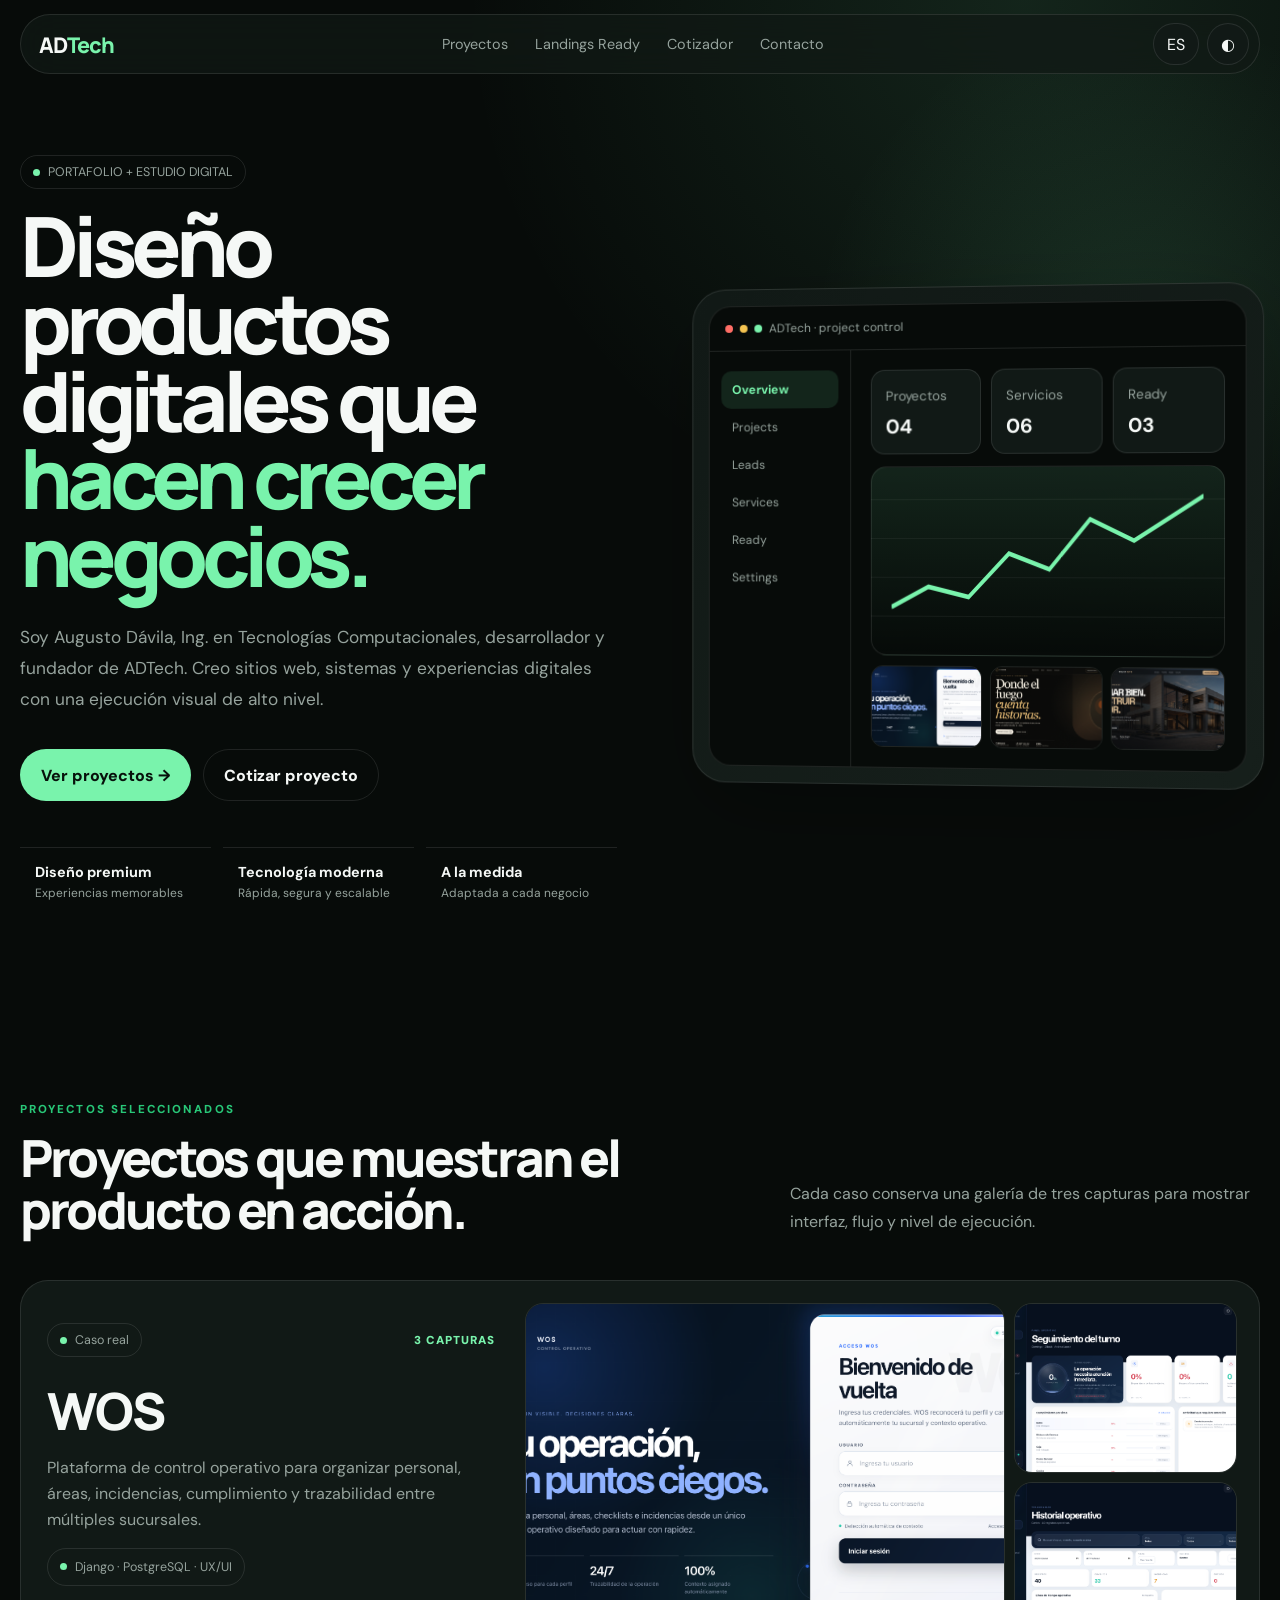
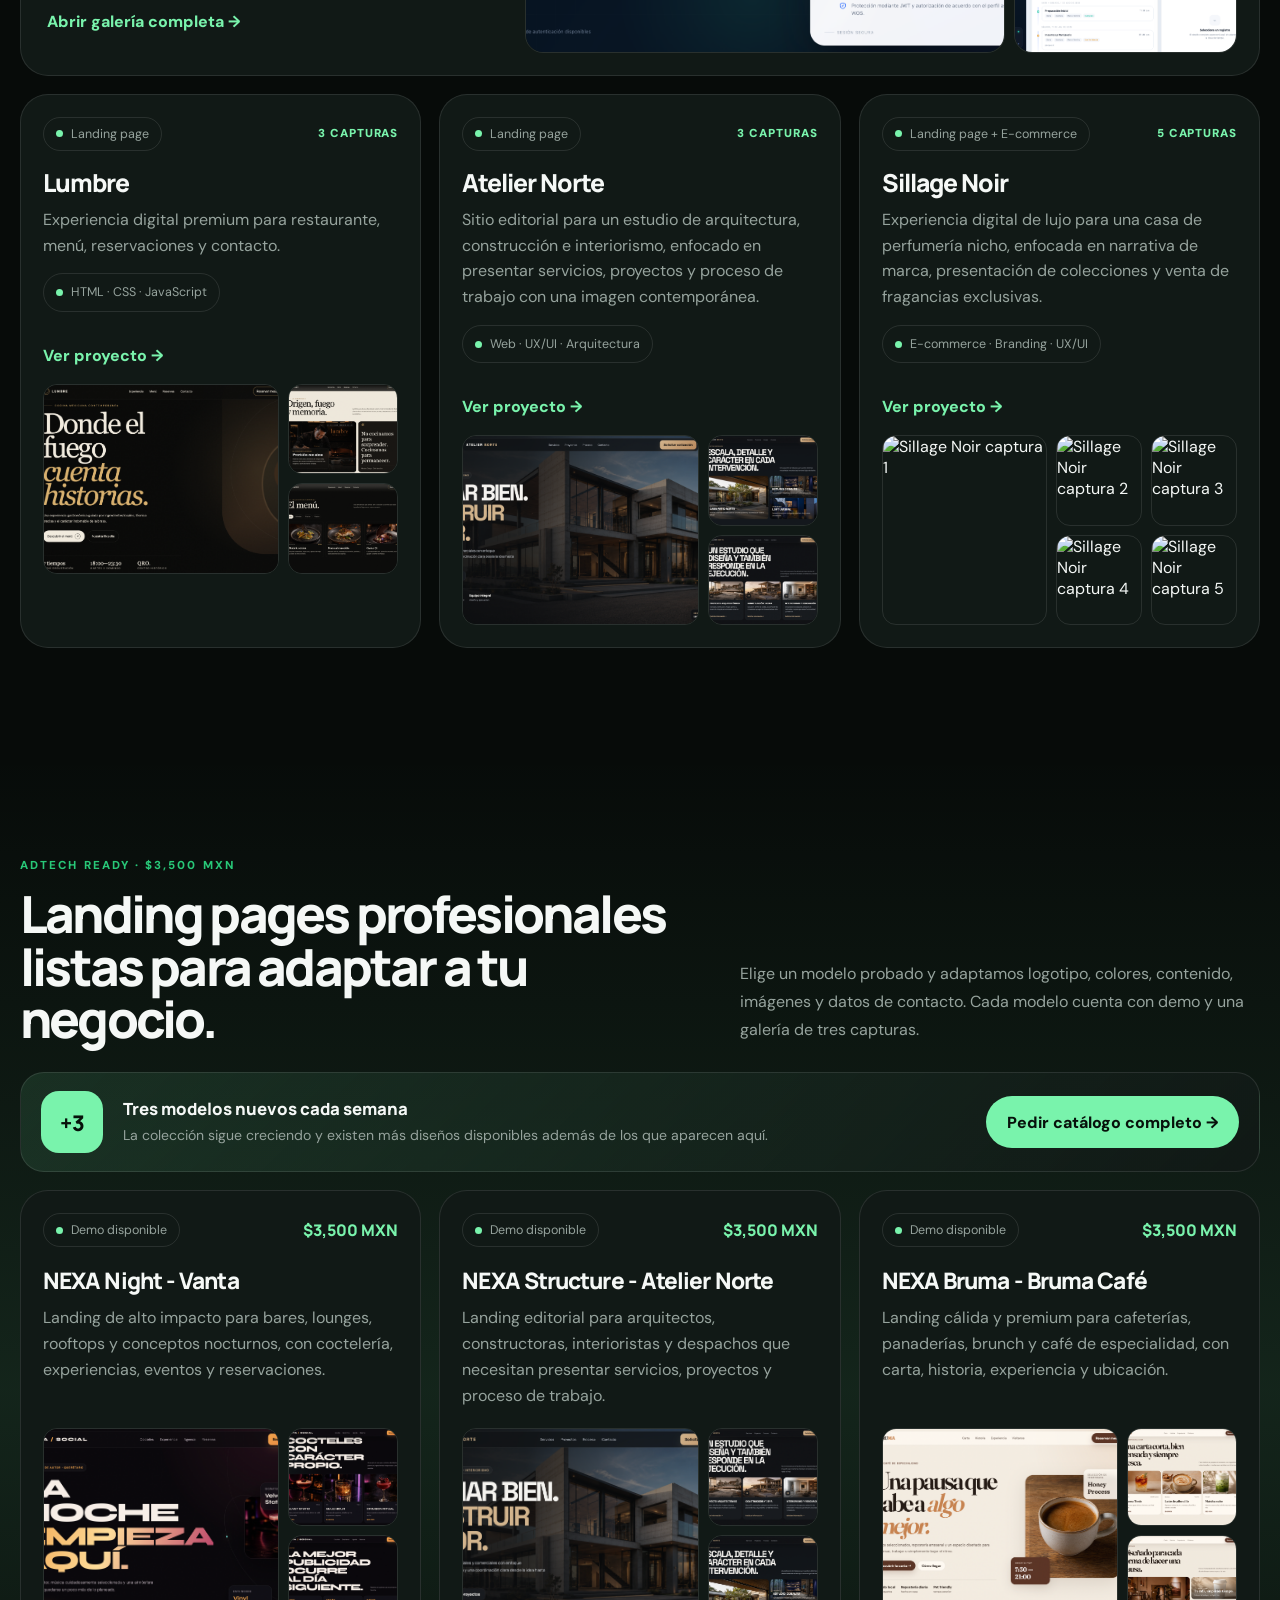
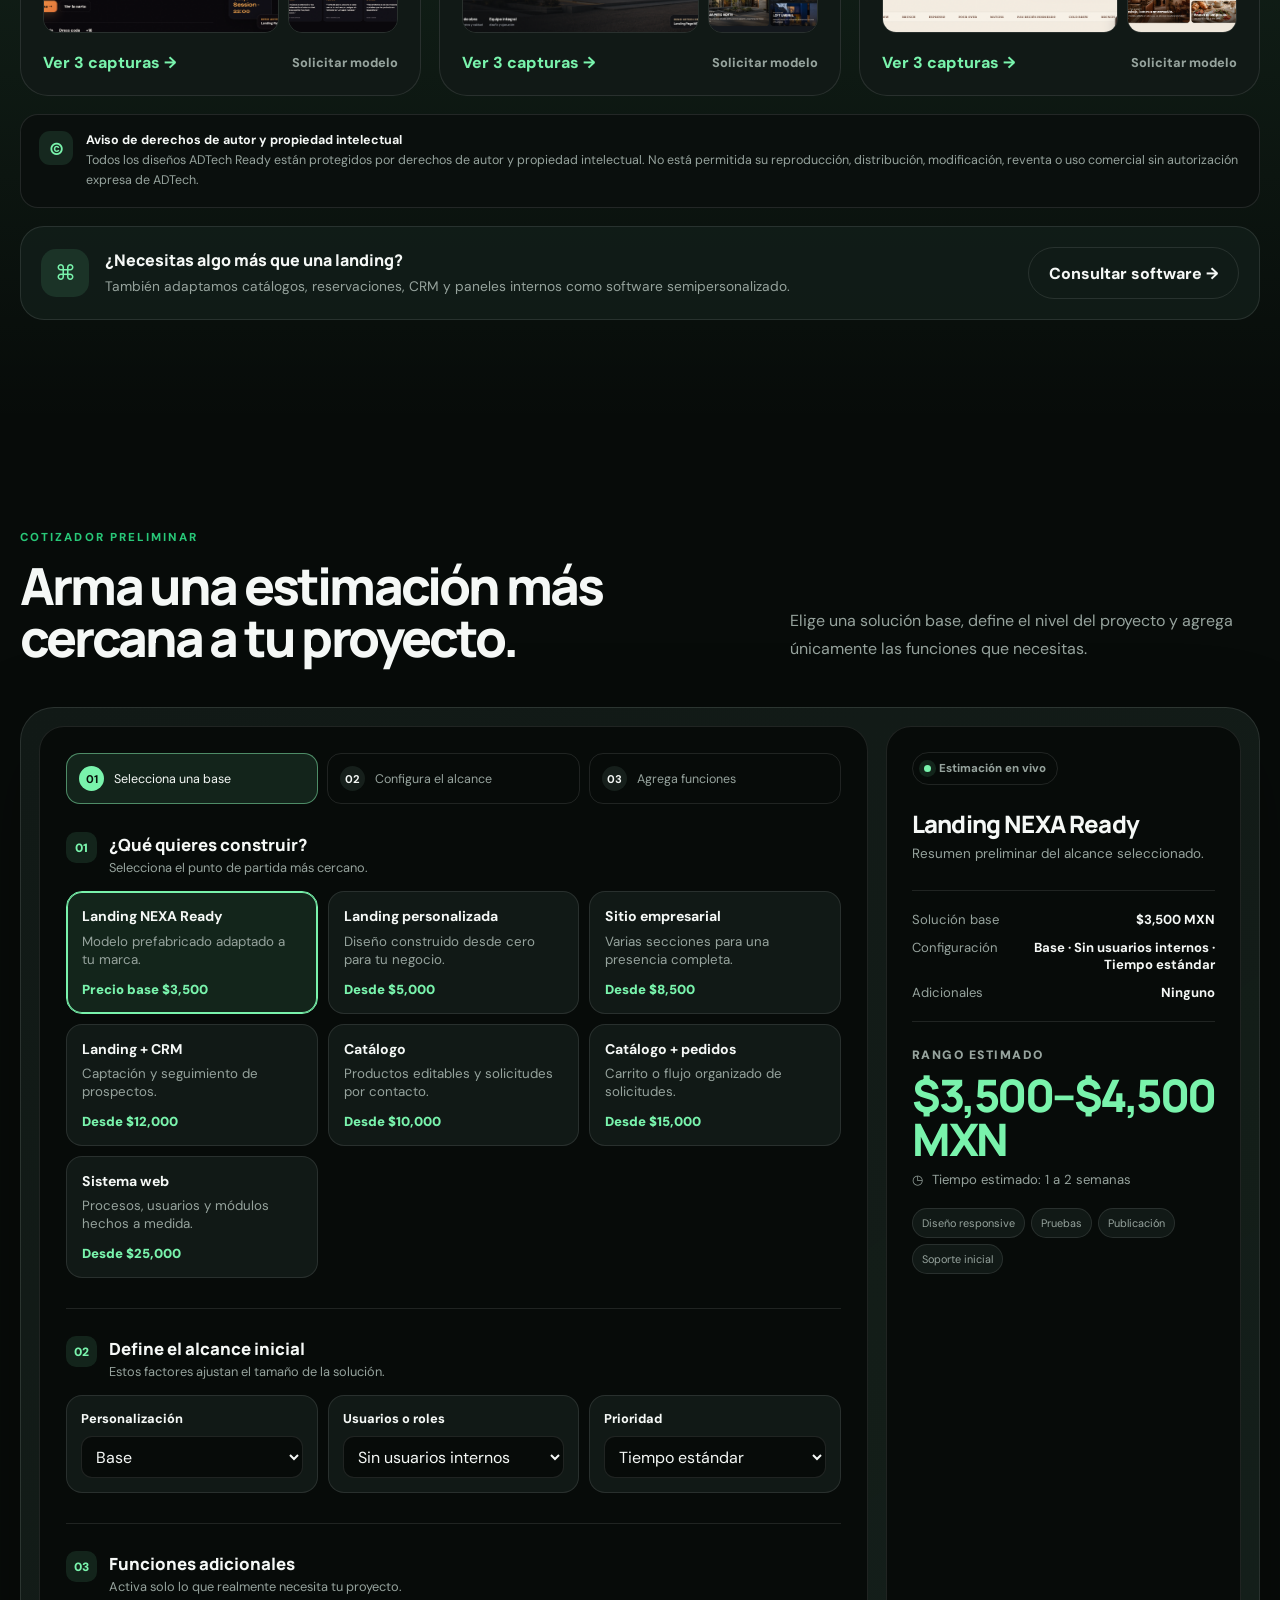
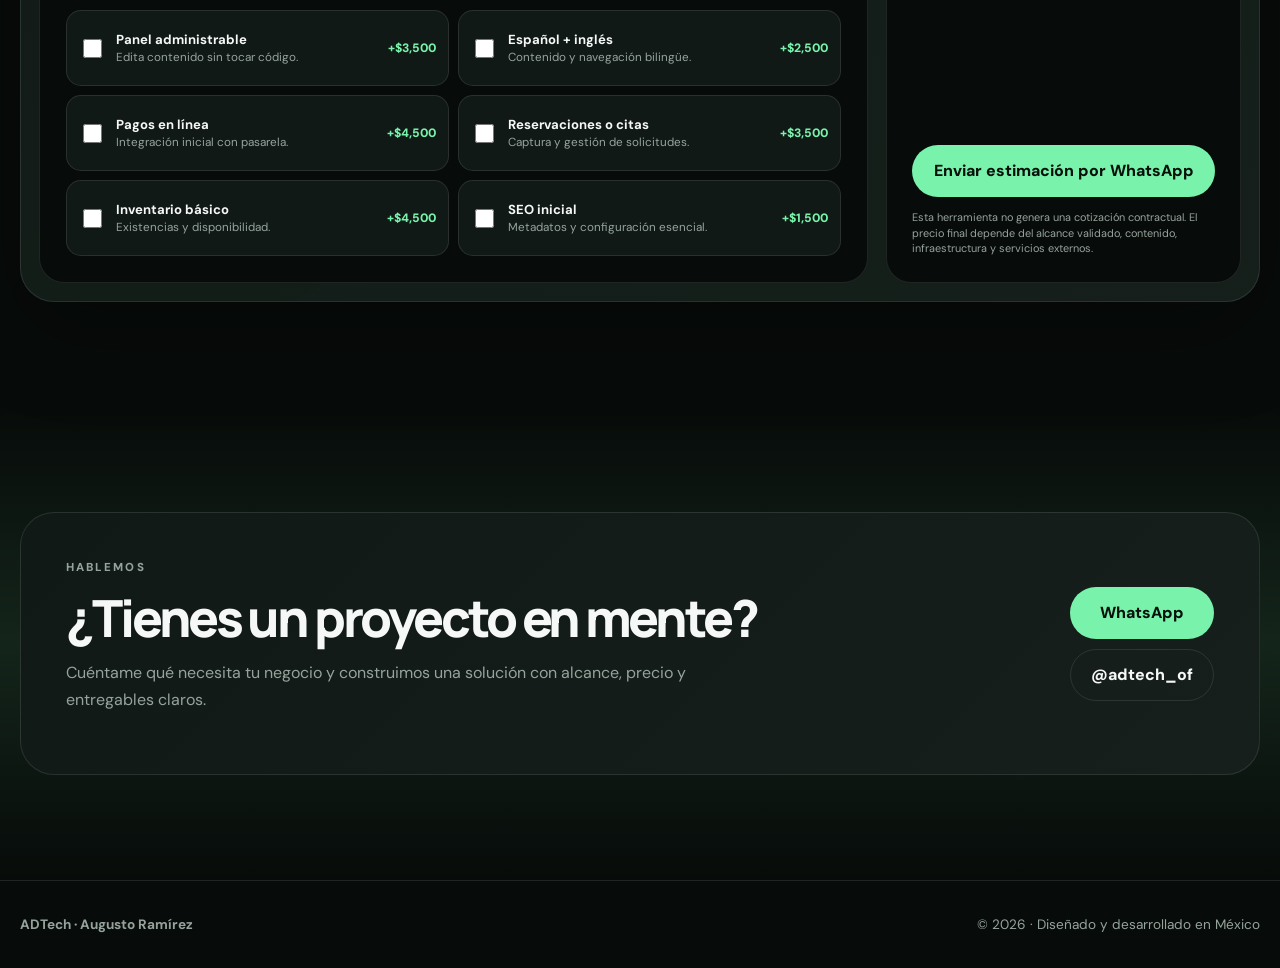
==== commit c2618d16: "added copyright over NEXA Ready designs" ====
--- a/index.html
+++ b/index.html
@@ -56,6 +56,33 @@
 .ready-model-top{display:flex;justify-content:space-between;align-items:center;gap:12px;flex-wrap:wrap}.ready-model-top>strong{font:850 1rem var(--display);color:var(--accent)}
 .ready-model-card h3{font:800 1.42rem var(--display);letter-spacing:-.04em;margin:18px 0 9px}.ready-model-card>p{color:var(--muted);line-height:1.62;margin:0;min-height:104px}
 .ready-stack{height:205px;margin-top:19px}.ready-model-actions{display:flex;align-items:center;justify-content:space-between;gap:14px;flex-wrap:wrap;margin-top:19px}.ready-model-actions .open-gallery{margin:0}.ready-model-actions>a{font-size:.8rem;font-weight:800;color:var(--muted)}.ready-model-actions>a:hover{color:var(--text)}
+
+.ready-rights-notice{
+  margin-top:18px;
+  padding:16px 18px;
+  border:1px solid var(--line);
+  border-radius:18px;
+  background:color-mix(in srgb,var(--bg) 72%,var(--panel));
+  display:flex;
+  align-items:flex-start;
+  gap:13px;
+  color:var(--muted);
+  font-size:.78rem;
+  line-height:1.6
+}
+.ready-rights-notice strong{color:var(--text)}
+.ready-rights-icon{
+  width:34px;
+  height:34px;
+  flex:0 0 auto;
+  display:grid;
+  place-items:center;
+  border-radius:11px;
+  background:var(--accent-soft);
+  color:var(--accent);
+  font:900 .9rem var(--display)
+}
+
 .ready-software-note{margin-top:18px;border:1px solid var(--line);border-radius:24px;background:color-mix(in srgb,var(--panel) 82%,var(--accent-soft));padding:20px;display:flex;align-items:center;justify-content:space-between;gap:24px}.ready-software-note>div{display:flex;align-items:center;gap:16px}.ready-software-note .lock{flex:0 0 auto}.ready-software-note strong{display:block;font:800 1rem var(--display);margin-bottom:5px}.ready-software-note p{color:var(--muted);line-height:1.55;margin:0;font-size:.86rem}
 @media(max-width:980px){.ready-launchbar{grid-template-columns:auto 1fr}.ready-launchbar .button{grid-column:1/-1}.ready-model-grid{grid-template-columns:repeat(2,minmax(0,1fr))}.ready-model-card:last-child{grid-column:1/-1}.ready-model-card>p{min-height:0}.ready-software-note{align-items:flex-start}.ready-software-note>div{align-items:flex-start}}
 @media(max-width:640px){.ready-launchbar{grid-template-columns:1fr;padding:18px}.ready-launch-number{width:54px;height:54px}.ready-model-grid{grid-template-columns:1fr}.ready-model-card:last-child{grid-column:auto}.ready-model-card{padding:18px}.ready-stack{height:190px}.ready-software-note{flex-direction:column}.ready-software-note .button{width:100%}}
@@ -110,6 +137,14 @@
 <div class="project-stack ready-stack"><img alt="NEXA Bruma - Bruma Café captura 1" src="assets/ready/nexa-bruma/01.png" onerror="this.onerror=null;this.src='assets/ready/fallback.png'"/><img alt="NEXA Bruma - Bruma Café captura 2" src="assets/ready/nexa-bruma/02.png" onerror="this.onerror=null;this.src='assets/ready/fallback.png'"/><img alt="NEXA Bruma - Bruma Café captura 3" src="assets/ready/nexa-bruma/03.png" onerror="this.onerror=null;this.src='assets/ready/fallback.png'"/></div>
 <div class="ready-model-actions"><button class="open-gallery" data-en="View 3 screenshots →" data-es="Ver 3 capturas →" data-folder="assets/ready/nexa-bruma" data-project="nexa-bruma" data-title="NEXA Bruma - Bruma Café">Ver 3 capturas →</button><a data-en="Request model" data-es="Solicitar modelo" href="https://wa.me/528991202450?text=Hola%20Augusto%2C%20me%20interesa%20la%20landing%20NEXA%20Bruma%20-%20Bruma%20Caf%C3%A9%20por%20%243%2C500%20MXN" rel="noopener" target="_blank">Solicitar modelo</a></div>
 </article>
+</div>
+
+<div class="ready-rights-notice" role="note">
+  <span class="ready-rights-icon" aria-hidden="true">©</span>
+  <div>
+    <strong data-en="Copyright and intellectual property notice" data-es="Aviso de derechos de autor y propiedad intelectual">Aviso de derechos de autor y propiedad intelectual</strong><br/>
+    <span data-en="All ADTech Ready designs are protected by copyright and intellectual property rights. Their reproduction, distribution, modification, resale or commercial use without ADTech's express authorization is not permitted." data-es="Todos los diseños ADTech Ready están protegidos por derechos de autor y propiedad intelectual. No está permitida su reproducción, distribución, modificación, reventa o uso comercial sin autorización expresa de ADTech.">Todos los diseños ADTech Ready están protegidos por derechos de autor y propiedad intelectual. No está permitida su reproducción, distribución, modificación, reventa o uso comercial sin autorización expresa de ADTech.</span>
+  </div>
 </div>
 
 <div class="ready-software-note">
